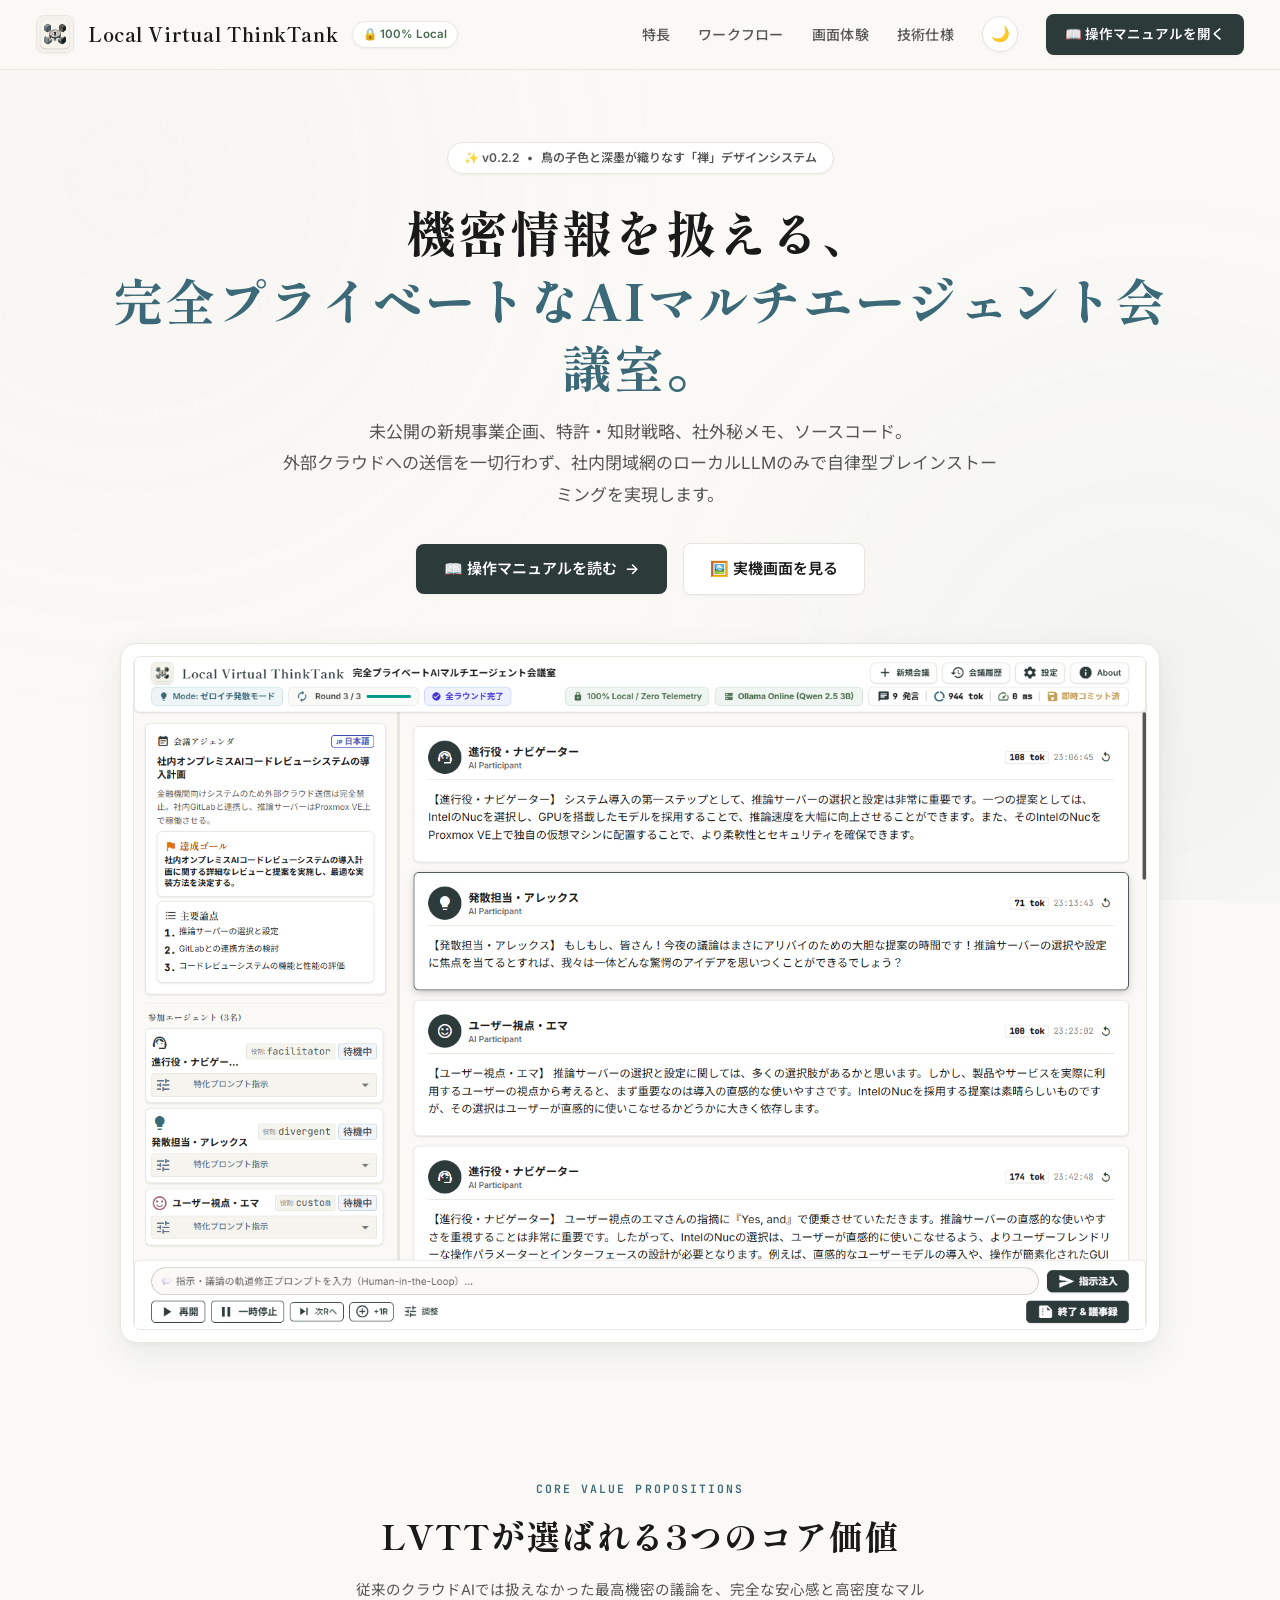
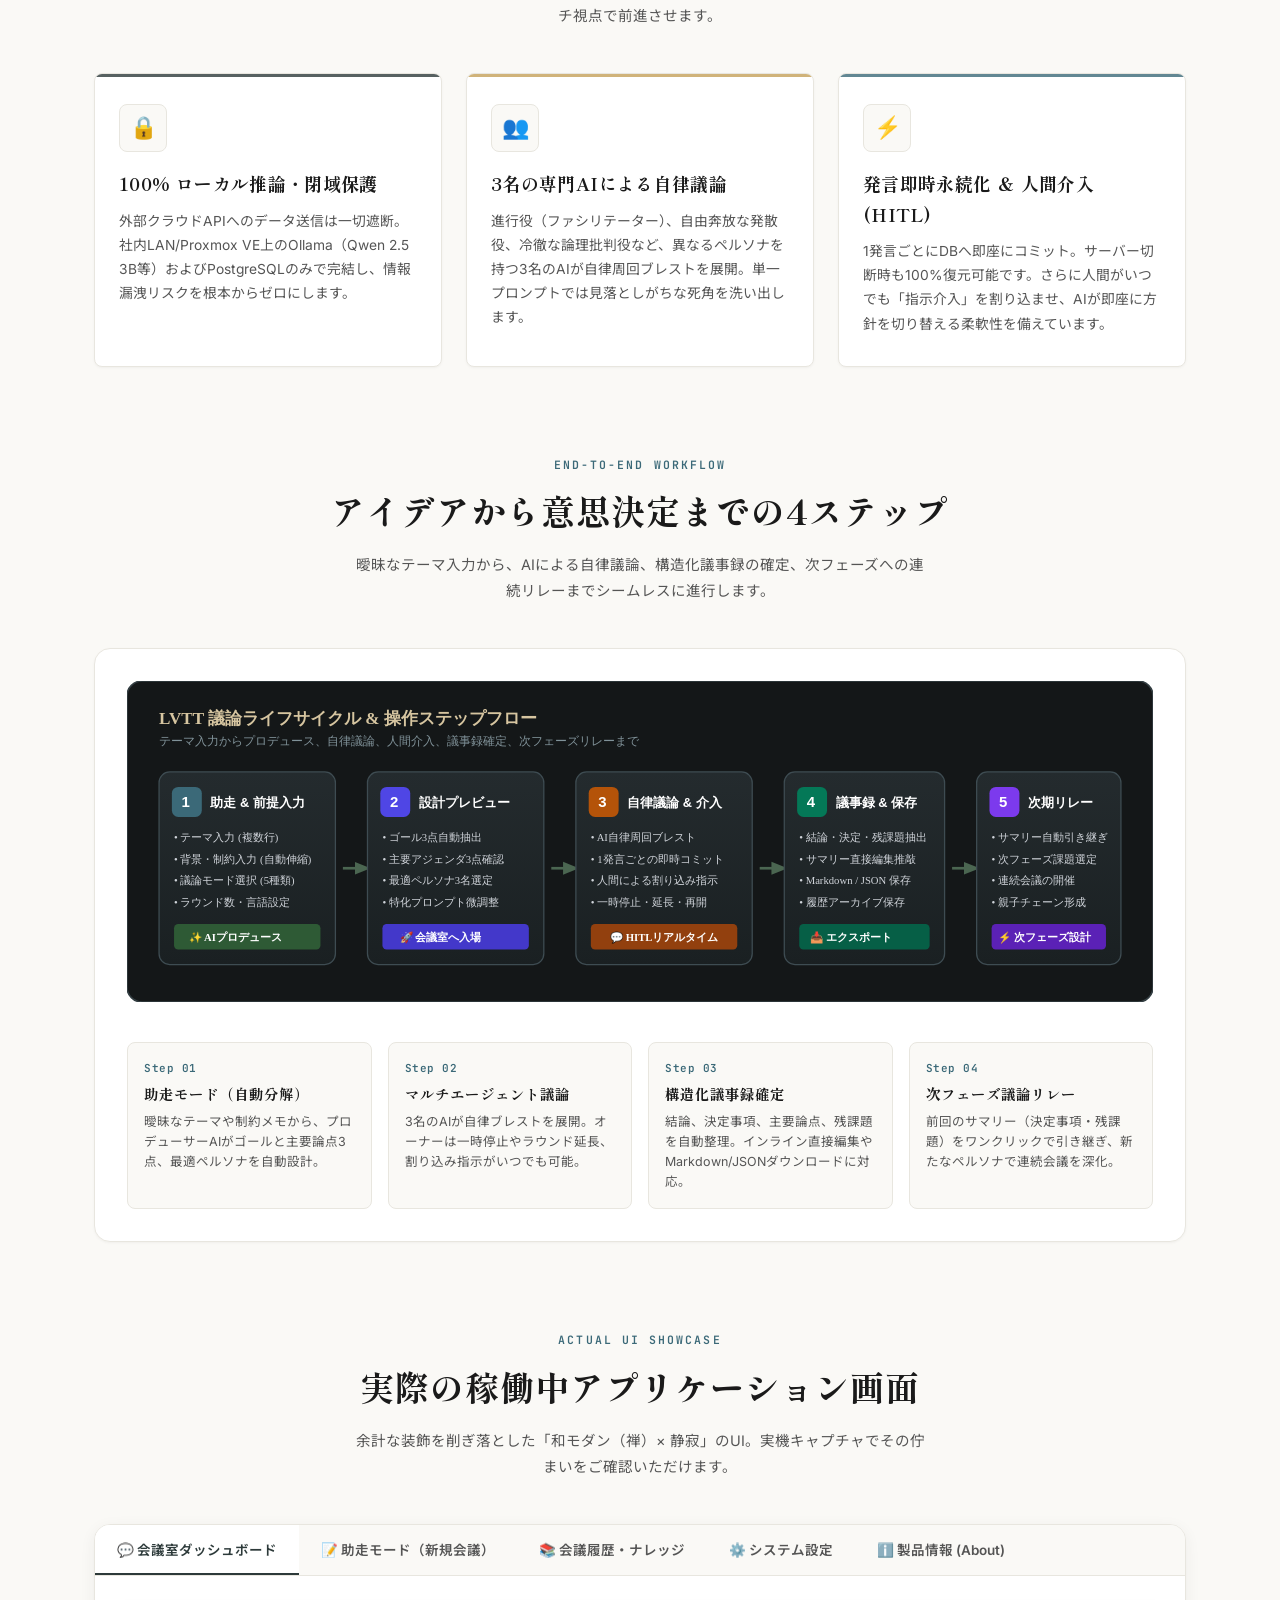
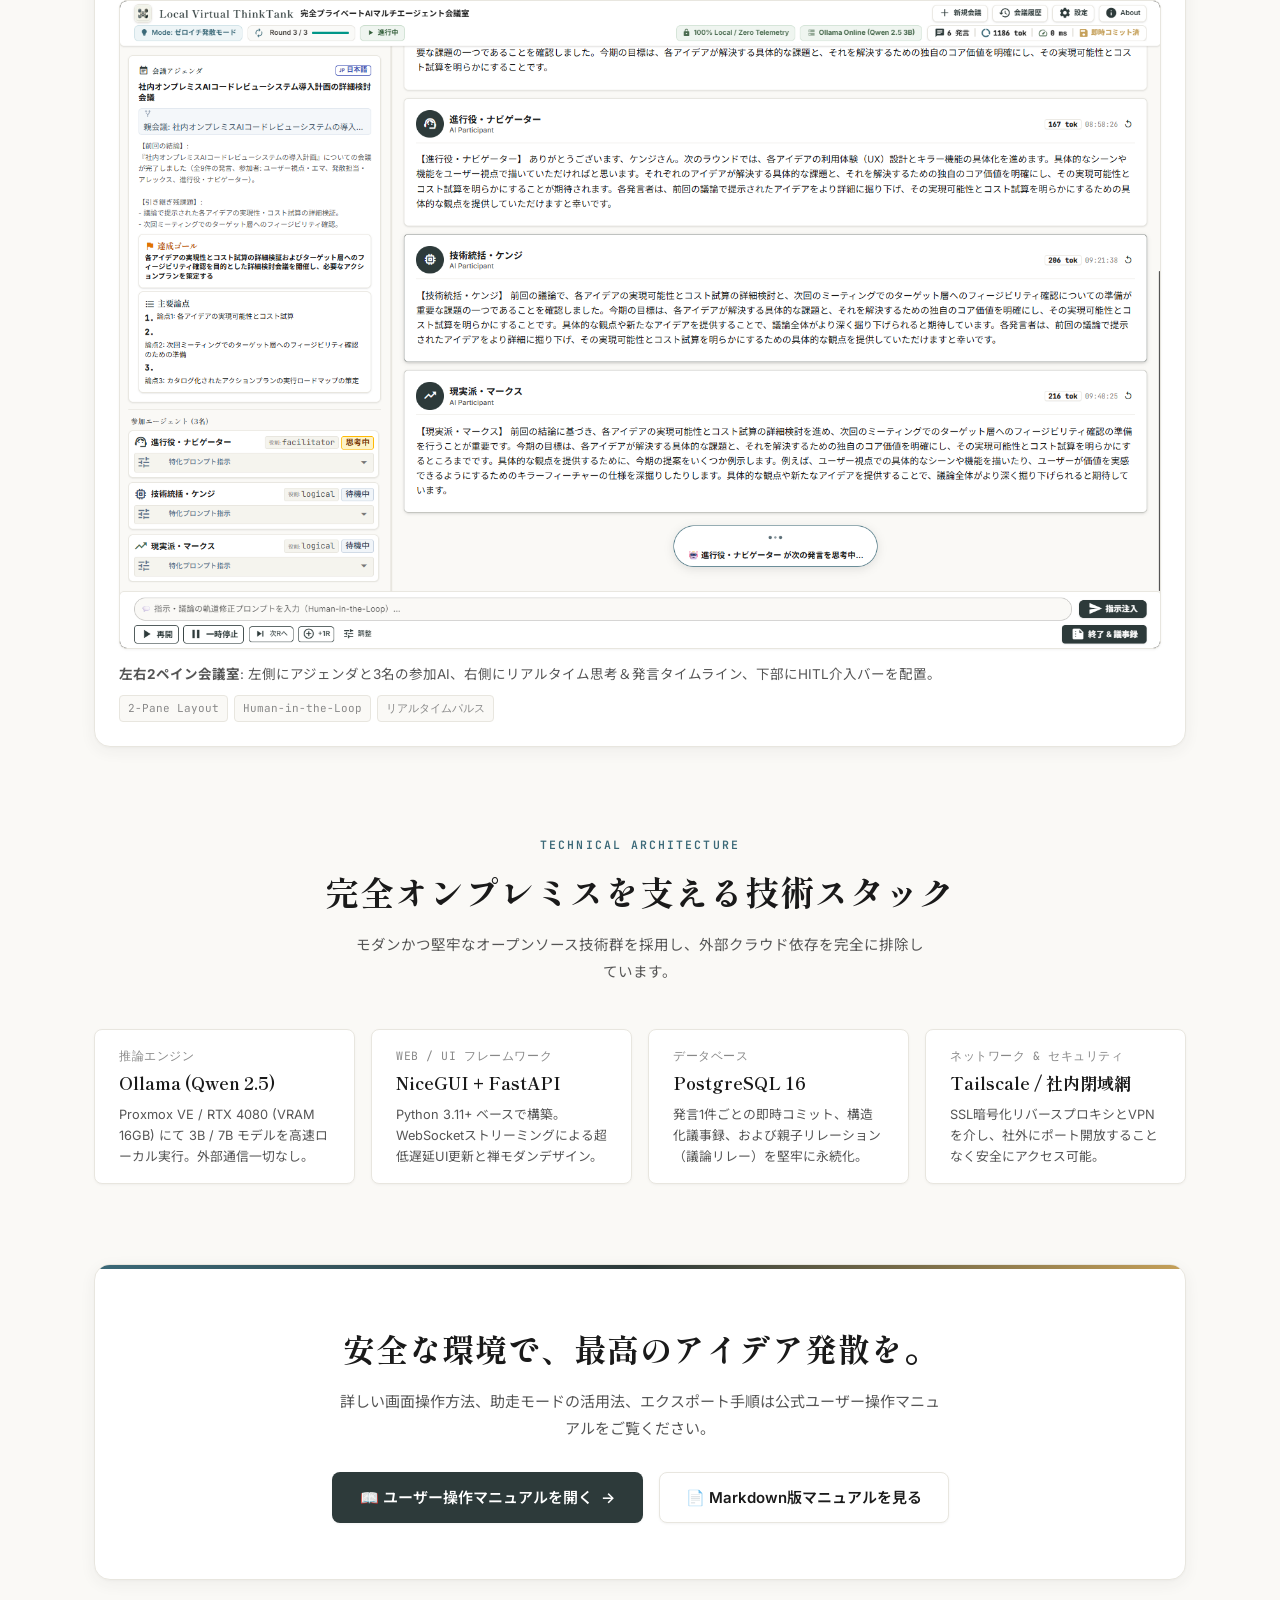
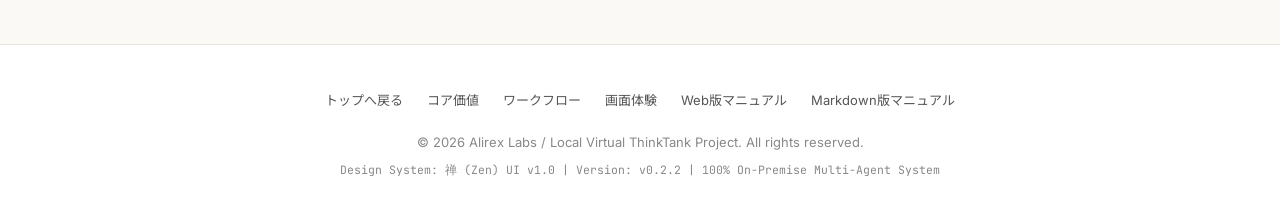
==== index.html @ 76025c8e "初期コミット: GitHub Pages対応およびマニュアル・アセットの追加" ====
<!DOCTYPE html>
<html lang="ja" data-theme="light">
<head>
  <meta charset="UTF-8">
  <meta name="viewport" content="width=device-width, initial-scale=1.0">
  <title>Local Virtual ThinkTank (LVTT) | 完全プライベートAIマルチエージェント会議室</title>
  <meta name="description" content="機密情報を扱える、完全プライベートなAIマルチエージェント会議室。外部クラウド送信ゼロ・Ollamaローカル推論による安全なアイデア発散と意思決定支援システム。">
  
  <!-- Google Fonts: 禅デザインシステム準拠（Shippori Mincho / Noto Serif JP / Inter / JetBrains Mono） -->
  <link rel="preconnect" href="https://fonts.googleapis.com">
  <link rel="preconnect" href="https://fonts.gstatic.com" crossorigin>
  <link href="https://fonts.googleapis.com/css2?family=Inter:wght@400;500;600;700&family=JetBrains+Mono:wght@400;500;600&family=Noto+Sans+JP:wght@400;500;700&family=Noto+Serif+JP:wght@600;700;900&family=Shippori+Mincho:wght@500;700;800&display=swap" rel="stylesheet">

  <style>
    /* ==========================================================================
       Zen (禅) UI Design System - CSS Tokens (仕様書準拠)
       ========================================================================== */
    :root {
      /* 2.1 コアパレット（禅・ライトモード: 鳥の子色・素色・深墨） */
      --zen-surface: #FAF9F6;          /* 鳥の子色 (ベース背景) */
      --zen-surface-raised: #FFFFFF;   /* 素色 (カード・浮き出し要素) */
      --zen-surface-hover: #F5F4EE;    /* わずかに温かみのあるホバー */
      --zen-primary: #2D3A3A;          /* 深墨 (メインアクション・重要見出し) */
      --zen-primary-hover: #1F2828;
      --zen-secondary: #D2B48C;        /* 枯草色 / 生成り (アクセントタグ・選択) */
      --zen-secondary-light: #F4EBE1;
      --zen-text-primary: #1A1A1A;     /* 漆黒 (本文高コントラスト) */
      --zen-text-secondary: #555555;   /* 薄墨 (説明文・補足) */
      --zen-text-muted: #888888;       /* 灰墨 (注釈・ラベル) */
      --zen-border: #E8E6DF;           /* 灰白 (1px繊細な境界線) */
      --zen-border-focus: #2D3A3A;

      /* 和の伝統色アクセント */
      --zen-gold: #C5A059;             /* 金茶 (プレミアム・達成・人間介入) */
      --zen-vermilion: #B22222;        /* 深緋 (重要注意・エラー) */
      --zen-teal: #3B6978;             /* 青磁 (サブ・推論サーバー・知性) */
      --zen-green: #4A6B4F;            /* 若草 / 翡翠 (成功・100% Local安心バッジ) */

      /* 3.1 フォントスタック */
      --font-serif: "Shippori Mincho", "Noto Serif JP", serif;
      --font-sans: "Inter", "Noto Sans JP", -apple-system, BlinkMacSystemFont, "Segoe UI", sans-serif;
      --font-mono: "JetBrains Mono", monospace;

      /* 4.1 スペーシング (8pt グリッドシステム) */
      --space-2xs: 2px;
      --space-xs: 4px;
      --space-sm: 8px;
      --space-md: 16px;
      --space-lg: 24px;
      --space-xl: 32px;
      --space-2xl: 48px;
      --space-3xl: 64px;

      /* 5.1 角丸 (Border Radius) */
      --radius-sm: 4px;
      --radius-md: 8px;
      --radius-lg: 16px;
      --radius-full: 9999px;

      /* 5.2 エレベーション（境界線 ＋ 微細シャドウ） */
      --shadow-sm: 0 1px 3px rgba(45, 58, 58, 0.04), 0 1px 2px rgba(45, 58, 58, 0.02);
      --shadow-md: 0 4px 16px rgba(45, 58, 58, 0.06), 0 1px 3px rgba(45, 58, 58, 0.03);
      --shadow-lg: 0 12px 32px rgba(45, 58, 58, 0.08), 0 2px 6px rgba(45, 58, 58, 0.04);

      /* 7. モーション (所作 - Shosa) */
      --transition-fast: 150ms cubic-bezier(0.4, 0.0, 0.2, 1);
      --transition-normal: 250ms cubic-bezier(0.2, 0.8, 0.2, 1);
      --transition-slow: 400ms cubic-bezier(0.16, 1, 0.3, 1);
    }

    /* 漆 (Urushi) ダークモード設定 (仕様書 2.2 準拠) */
    [data-theme="dark"] {
      --zen-surface: #141414;          /* 深みのある漆黒 */
      --zen-surface-raised: #1F1D1D;   /* ほのかに赤みを帯びた黒漆 */
      --zen-surface-hover: #2A2626;
      --zen-primary: #C33C23;          /* 本朱 / 朱塗り (主アクセント) */
      --zen-primary-hover: #D9482D;
      --zen-secondary: #D4AF37;        /* 金箔色 */
      --zen-secondary-light: #2D2617;
      --zen-text-primary: #F0F0F0;     /* 和紙白 */
      --zen-text-secondary: #A09A98;   /* 灰墨 */
      --zen-text-muted: #736D6B;
      --zen-border: #3D3230;           /* 漆境界線 */
      --zen-border-focus: #C33C23;
      --zen-gold: #D4AF37;
      --zen-vermilion: #C33C23;
      --zen-teal: #4D8B9E;
      --zen-green: #3D9B6E;
      --shadow-sm: 0 1px 3px rgba(0, 0, 0, 0.3);
      --shadow-md: 0 4px 16px rgba(0, 0, 0, 0.4);
      --shadow-lg: 0 16px 40px rgba(0, 0, 0, 0.6);
    }

    * {
      box-sizing: border-box;
      margin: 0;
      padding: 0;
    }

    html {
      scroll-behavior: smooth;
    }

    body {
      background-color: var(--zen-surface);
      color: var(--zen-text-primary);
      font-family: var(--font-sans);
      line-height: 1.7;
      -webkit-font-smoothing: antialiased;
      transition: background-color var(--transition-normal), color var(--transition-normal);
      overflow-x: hidden;
    }

    /* 禅の微細な和紙テクスチャ表現（控えめなグラデーション） */
    .zen-texture-bg {
      position: fixed;
      inset: 0;
      pointer-events: none;
      z-index: 0;
      background: 
        radial-gradient(circle at 10% 20%, rgba(200, 190, 175, 0.05) 0%, transparent 40%),
        radial-gradient(circle at 90% 80%, rgba(59, 105, 120, 0.04) 0%, transparent 40%);
    }

    /* ==========================================================================
       ナビゲーションバー（一期一会の佇まい）
       ========================================================================== */
    nav.zen-navbar {
      position: sticky;
      top: 0;
      z-index: 100;
      background-color: rgba(250, 249, 246, 0.92);
      border-bottom: 1px solid var(--zen-border);
      padding: 14px 36px;
      display: flex;
      align-items: center;
      justify-content: space-between;
      backdrop-filter: blur(12px);
      -webkit-backdrop-filter: blur(12px);
      transition: all var(--transition-normal);
    }

    [data-theme="dark"] nav.zen-navbar {
      background-color: rgba(20, 20, 20, 0.92);
    }

    .nav-brand-group {
      display: flex;
      align-items: center;
      gap: 14px;
      text-decoration: none;
      color: inherit;
    }

    .nav-logo-box {
      width: 38px;
      height: 38px;
      border-radius: var(--radius-md);
      overflow: hidden;
      border: 1px solid var(--zen-border);
      box-shadow: var(--shadow-sm);
    }

    .nav-logo-box img {
      width: 100%;
      height: 100%;
      object-fit: cover;
    }

    .nav-brand-title {
      font-family: var(--font-serif);
      font-size: 19px;
      font-weight: 700;
      color: var(--zen-text-primary);
      letter-spacing: 0.03em;
    }

    .nav-badge-local {
      display: inline-flex;
      align-items: center;
      gap: 5px;
      background: var(--zen-surface-raised);
      border: 1px solid var(--zen-border);
      color: var(--zen-green);
      font-size: 11.5px;
      font-weight: 600;
      padding: 3px 10px;
      border-radius: var(--radius-full);
      box-shadow: var(--shadow-sm);
    }

    .nav-links-wrap {
      display: flex;
      align-items: center;
      gap: 28px;
    }

    .nav-link {
      color: var(--zen-text-secondary);
      text-decoration: none;
      font-size: 14px;
      font-weight: 500;
      transition: color var(--transition-fast);
      letter-spacing: 0.02em;
    }

    .nav-link:hover {
      color: var(--zen-primary);
    }

    [data-theme="dark"] .nav-link:hover {
      color: var(--zen-gold);
    }

    /* テーマ切り替えボタン (所作) */
    .theme-toggle-btn {
      background: var(--zen-surface-raised);
      border: 1px solid var(--zen-border);
      border-radius: var(--radius-full);
      width: 36px;
      height: 36px;
      display: flex;
      align-items: center;
      justify-content: center;
      cursor: pointer;
      color: var(--zen-text-primary);
      font-size: 15px;
      transition: var(--transition-fast);
      box-shadow: var(--shadow-sm);
    }

    .theme-toggle-btn:hover {
      background-color: var(--zen-surface-hover);
      border-color: var(--zen-border-focus);
      transform: translateY(-1px);
    }

    /* 禅ボタン仕様 (仕様書 6.1 準拠) */
    .zen-btn-manual {
      background-color: var(--zen-primary);
      color: #FFFFFF !important;
      border: 1px solid transparent;
      padding: 8px 18px;
      border-radius: var(--radius-md);
      font-size: 13.5px;
      font-weight: 600;
      text-decoration: none;
      transition: var(--transition-normal);
      display: inline-flex;
      align-items: center;
      gap: 6px;
      box-shadow: var(--shadow-sm);
    }

    .zen-btn-manual:hover {
      background-color: var(--zen-primary-hover);
      transform: translateY(-1px);
      box-shadow: var(--shadow-md);
    }

    [data-theme="dark"] .zen-btn-manual {
      background-color: var(--zen-primary);
      color: #FFFFFF !important;
    }

    [data-theme="dark"] .zen-btn-manual:hover {
      background-color: #D9482D;
    }

    /* ==========================================================================
       メインレイアウト & 間 (Ma) の美学
       ========================================================================== */
    main.zen-container {
      position: relative;
      z-index: 1;
      max-width: 1140px;
      margin: 0 auto;
      padding: 0 var(--space-lg) var(--space-3xl);
    }

    /* ==========================================================================
       ヒーローセクション
       ========================================================================== */
    .zen-hero {
      text-align: center;
      padding: 72px 0 48px;
    }

    .zen-hero-tag {
      display: inline-flex;
      align-items: center;
      gap: 8px;
      background: var(--zen-surface-raised);
      border: 1px solid var(--zen-border);
      padding: 5px 16px;
      border-radius: var(--radius-full);
      font-size: 12px;
      font-weight: 600;
      color: var(--zen-text-secondary);
      margin-bottom: var(--space-lg);
      box-shadow: var(--shadow-sm);
    }

    .zen-hero-title {
      font-family: var(--font-serif);
      font-size: clamp(32px, 4.8vw, 50px);
      font-weight: 800;
      line-height: 1.35;
      letter-spacing: 0.04em;
      margin-bottom: var(--space-md);
      color: var(--zen-text-primary);
    }

    .zen-hero-title span.accent-ink {
      color: var(--zen-teal);
    }

    [data-theme="dark"] .zen-hero-title span.accent-ink {
      color: var(--zen-primary);
    }

    .zen-hero-lead {
      font-size: clamp(15px, 1.8vw, 17px);
      color: var(--zen-text-secondary);
      max-width: 720px;
      margin: 0 auto var(--space-xl);
      line-height: 1.85;
      font-weight: 400;
    }

    .zen-hero-actions {
      display: flex;
      justify-content: center;
      align-items: center;
      gap: var(--space-md);
      margin-bottom: var(--space-2xl);
      flex-wrap: wrap;
    }

    .zen-btn-primary {
      background-color: var(--zen-primary);
      color: #FFFFFF;
      padding: 12px 28px;
      border-radius: var(--radius-md);
      font-size: 15px;
      font-weight: 600;
      text-decoration: none;
      display: inline-flex;
      align-items: center;
      gap: 8px;
      transition: var(--transition-normal);
      border: none;
      cursor: pointer;
      box-shadow: var(--shadow-sm);
    }

    .zen-btn-primary:hover {
      background-color: var(--zen-primary-hover);
      transform: translateY(-2px);
      box-shadow: var(--shadow-md);
    }

    .zen-btn-secondary {
      background-color: var(--zen-surface-raised);
      color: var(--zen-text-primary);
      padding: 12px 26px;
      border-radius: var(--radius-md);
      font-size: 15px;
      font-weight: 600;
      text-decoration: none;
      display: inline-flex;
      align-items: center;
      gap: 8px;
      transition: var(--transition-normal);
      border: 1px solid var(--zen-border);
      box-shadow: var(--shadow-sm);
    }

    .zen-btn-secondary:hover {
      background-color: var(--zen-surface-hover);
      border-color: var(--zen-text-muted);
      transform: translateY(-2px);
    }

    /* ヒーロー実機プレビュー（余白と額縁） */
    .zen-preview-frame {
      background-color: var(--zen-surface-raised);
      border: 1px solid var(--zen-border);
      border-radius: var(--radius-lg);
      padding: 12px;
      box-shadow: var(--shadow-lg);
      max-width: 1040px;
      margin: 0 auto;
      transition: transform var(--transition-normal), box-shadow var(--transition-normal);
    }

    .zen-preview-frame:hover {
      box-shadow: 0 16px 44px rgba(45, 58, 58, 0.12);
    }

    .zen-preview-inner {
      border-radius: var(--radius-md);
      overflow: hidden;
      border: 1px solid var(--zen-border);
      background-color: #000;
    }

    .zen-preview-inner img {
      width: 100%;
      height: auto;
      display: block;
    }

    /* ==========================================================================
       セクション見出し（引き算の美学）
       ========================================================================== */
    .zen-section-header {
      text-align: center;
      margin: 88px 0 44px;
    }

    .zen-section-eyebrow {
      font-family: var(--font-mono);
      font-size: 11.5px;
      font-weight: 600;
      color: var(--zen-teal);
      letter-spacing: 0.18em;
      text-transform: uppercase;
      margin-bottom: 8px;
      display: block;
    }

    [data-theme="dark"] .zen-section-eyebrow {
      color: var(--zen-gold);
    }

    .zen-section-title {
      font-family: var(--font-serif);
      font-size: clamp(24px, 3vw, 34px);
      font-weight: 800;
      color: var(--zen-text-primary);
      margin-bottom: 12px;
      letter-spacing: 0.03em;
    }

    .zen-section-desc {
      font-size: 14.5px;
      color: var(--zen-text-secondary);
      max-width: 580px;
      margin: 0 auto;
      line-height: 1.8;
    }

    /* ==========================================================================
       コアバリュー（3大特徴）カード仕様 (仕様書 6.3 準拠)
       ========================================================================== */
    .zen-grid-3 {
      display: grid;
      grid-template-columns: repeat(auto-fit, minmax(310px, 1fr));
      gap: var(--space-lg);
    }

    .zen-feature-card {
      background-color: var(--zen-surface-raised);
      border: 1px solid var(--zen-border);
      border-radius: var(--radius-md);
      padding: 30px 24px;
      box-shadow: var(--shadow-sm);
      transition: var(--transition-normal);
      position: relative;
      overflow: hidden;
    }

    /* 和の色彩アクセントバー (2px細線: 仕様書 6.3) */
    .zen-feature-card::before {
      content: "";
      position: absolute;
      top: 0;
      left: 0;
      right: 0;
      height: 3px;
      background-color: var(--zen-primary);
      opacity: 0.8;
    }

    .zen-feature-card.teal::before { background-color: var(--zen-teal); }
    .zen-feature-card.gold::before { background-color: var(--zen-gold); }

    .zen-feature-card:hover {
      box-shadow: var(--shadow-md);
      transform: translateY(-3px);
      border-color: var(--zen-border-focus);
    }

    .zen-card-icon {
      width: 48px;
      height: 48px;
      border-radius: var(--radius-md);
      display: flex;
      align-items: center;
      justify-content: center;
      font-size: 22px;
      margin-bottom: var(--space-md);
      background-color: var(--zen-surface);
      border: 1px solid var(--zen-border);
    }

    .zen-card-title {
      font-family: var(--font-serif);
      font-size: 18px;
      font-weight: 700;
      color: var(--zen-text-primary);
      margin-bottom: 10px;
      letter-spacing: 0.02em;
    }

    .zen-card-body {
      font-size: 13.8px;
      color: var(--zen-text-secondary);
      line-height: 1.75;
    }

    /* ==========================================================================
       ワークフローセクション
       ========================================================================== */
    .zen-workflow-panel {
      background-color: var(--zen-surface-raised);
      border: 1px solid var(--zen-border);
      border-radius: var(--radius-lg);
      padding: var(--space-xl);
      box-shadow: var(--shadow-sm);
    }

    .zen-workflow-img-box {
      text-align: center;
      margin-bottom: var(--space-xl);
    }

    .zen-workflow-img-box img {
      max-width: 100%;
      height: auto;
      border-radius: var(--radius-md);
    }

    .zen-steps-row {
      display: grid;
      grid-template-columns: repeat(4, 1fr);
      gap: var(--space-md);
    }

    .zen-step-item {
      background-color: var(--zen-surface);
      border: 1px solid var(--zen-border);
      border-radius: var(--radius-md);
      padding: var(--space-md);
      transition: var(--transition-normal);
    }

    .zen-step-item:hover {
      background-color: var(--zen-surface-hover);
      border-color: var(--zen-text-muted);
    }

    .zen-step-label {
      font-family: var(--font-mono);
      font-size: 11px;
      font-weight: 600;
      color: var(--zen-teal);
      letter-spacing: 0.05em;
      margin-bottom: 4px;
    }

    [data-theme="dark"] .zen-step-label {
      color: var(--zen-gold);
    }

    .zen-step-name {
      font-family: var(--font-serif);
      font-size: 14.5px;
      font-weight: 700;
      color: var(--zen-text-primary);
      margin-bottom: 6px;
    }

    .zen-step-desc {
      font-size: 12.5px;
      color: var(--zen-text-secondary);
      line-height: 1.6;
    }

    /* ==========================================================================
       実機インタラクティブショーケース（漆器を鑑賞するような体験）
       ========================================================================== */
    .zen-showcase-panel {
      background-color: var(--zen-surface-raised);
      border: 1px solid var(--zen-border);
      border-radius: var(--radius-lg);
      overflow: hidden;
      box-shadow: var(--shadow-md);
    }

    .zen-tab-nav {
      display: flex;
      border-bottom: 1px solid var(--zen-border);
      background-color: var(--zen-surface);
      overflow-x: auto;
    }

    .zen-tab-btn {
      padding: 14px 22px;
      font-size: 13.5px;
      font-weight: 600;
      color: var(--zen-text-secondary);
      cursor: pointer;
      border: none;
      background: none;
      transition: var(--transition-fast);
      white-space: nowrap;
      display: flex;
      align-items: center;
      gap: 8px;
      border-bottom: 2px solid transparent;
      font-family: var(--font-sans);
    }

    .zen-tab-btn:hover {
      color: var(--zen-text-primary);
      background-color: var(--zen-surface-hover);
    }

    .zen-tab-btn.active {
      color: var(--zen-primary);
      border-bottom-color: var(--zen-primary);
      background-color: var(--zen-surface-raised);
    }

    [data-theme="dark"] .zen-tab-btn.active {
      color: var(--zen-primary);
      border-bottom-color: var(--zen-primary);
    }

    .zen-showcase-body {
      padding: var(--space-lg);
    }

    .zen-view-pane {
      display: none;
    }

    .zen-view-pane.active {
      display: block;
      animation: zenFadeIn 0.3s cubic-bezier(0.2, 0.8, 0.2, 1);
    }

    @keyframes zenFadeIn {
      from { opacity: 0; transform: translateY(4px); }
      to { opacity: 1; transform: translateY(0); }
    }

    .zen-img-frame {
      border-radius: var(--radius-md);
      overflow: hidden;
      border: 1px solid var(--zen-border);
      box-shadow: var(--shadow-sm);
      background-color: #000;
    }

    .zen-img-frame img {
      width: 100%;
      height: auto;
      display: block;
    }

    .zen-showcase-meta {
      margin-top: 14px;
      display: flex;
      justify-content: space-between;
      align-items: center;
      font-size: 13.5px;
      color: var(--zen-text-secondary);
      flex-wrap: wrap;
      gap: 10px;
    }

    .zen-tags-group {
      display: flex;
      gap: 6px;
    }

    .zen-tag {
      font-family: var(--font-mono);
      font-size: 11px;
      padding: 3px 8px;
      border-radius: var(--radius-sm);
      background-color: var(--zen-surface);
      border: 1px solid var(--zen-border);
      color: var(--zen-text-muted);
    }

    /* ==========================================================================
       スペック・技術仕様グリッド
       ========================================================================== */
    .zen-specs-grid {
      display: grid;
      grid-template-columns: repeat(auto-fit, minmax(250px, 1fr));
      gap: var(--space-md);
    }

    .zen-spec-card {
      background-color: var(--zen-surface-raised);
      border: 1px solid var(--zen-border);
      border-radius: var(--radius-md);
      padding: var(--space-md) var(--space-lg);
      box-shadow: var(--shadow-sm);
    }

    .zen-spec-cat {
      font-family: var(--font-mono);
      font-size: 11.5px;
      color: var(--zen-text-muted);
      text-transform: uppercase;
      letter-spacing: 0.05em;
      margin-bottom: 4px;
    }

    .zen-spec-core {
      font-family: var(--font-serif);
      font-size: 17px;
      font-weight: 700;
      color: var(--zen-text-primary);
      margin-bottom: 6px;
    }

    .zen-spec-detail {
      font-size: 12.8px;
      color: var(--zen-text-secondary);
      line-height: 1.65;
    }

    /* ==========================================================================
       CTA バナー
       ========================================================================== */
    .zen-cta-box {
      margin-top: 80px;
      background-color: var(--zen-surface-raised);
      border: 1px solid var(--zen-border);
      border-radius: var(--radius-lg);
      padding: 56px 36px;
      text-align: center;
      box-shadow: var(--shadow-md);
      position: relative;
      overflow: hidden;
    }

    .zen-cta-box::before {
      content: "";
      position: absolute;
      top: 0;
      left: 0;
      right: 0;
      height: 4px;
      background: linear-gradient(90deg, var(--zen-teal), var(--zen-primary), var(--zen-gold));
    }

    .zen-cta-title {
      font-family: var(--font-serif);
      font-size: clamp(24px, 3.5vw, 32px);
      font-weight: 800;
      color: var(--zen-text-primary);
      margin-bottom: 12px;
      letter-spacing: 0.03em;
    }

    .zen-cta-desc {
      font-size: 15px;
      color: var(--zen-text-secondary);
      max-width: 600px;
      margin: 0 auto 30px;
      line-height: 1.8;
    }

    /* ==========================================================================
       フッター
       ========================================================================== */
    footer.zen-footer {
      border-top: 1px solid var(--zen-border);
      padding: 44px 32px 36px;
      background-color: var(--zen-surface-raised);
      text-align: center;
      font-size: 13px;
      color: var(--zen-text-muted);
    }

    .zen-footer-links {
      display: flex;
      justify-content: center;
      gap: 24px;
      margin-bottom: 20px;
      flex-wrap: wrap;
    }

    .zen-footer-links a {
      color: var(--zen-text-secondary);
      text-decoration: none;
      transition: color var(--transition-fast);
    }

    .zen-footer-links a:hover {
      color: var(--zen-primary);
    }

    /* レスポンシブ最適化 */
    @media (max-width: 860px) {
      nav.zen-navbar { padding: 12px 18px; }
      .nav-links-wrap { gap: 12px; }
      .nav-links-wrap a:not(.zen-btn-manual) { display: none; }
      .zen-steps-row { grid-template-columns: 1fr; }
      .zen-cta-box { padding: 40px 20px; }
    }
  </style>
</head>
<body>

  <div class="zen-texture-bg"></div>

  <!-- ナビゲーションバー -->
  <nav class="zen-navbar">
    <a href="#" class="nav-brand-group">
      <div class="nav-logo-box">
        <img src="./images/logo.png" alt="LVTT Logo">
      </div>
      <span class="nav-brand-title">Local Virtual ThinkTank</span>
      <span class="nav-badge-local">🔒 100% Local</span>
    </a>
    <div class="nav-links-wrap">
      <a href="#features" class="nav-link">特長</a>
      <a href="#workflow" class="nav-link">ワークフロー</a>
      <a href="#showcase" class="nav-link">画面体験</a>
      <a href="#specs" class="nav-link">技術仕様</a>
      <button class="theme-toggle-btn" id="themeToggle" title="漆ダーク/禅ライト切り替え" onclick="toggleZenTheme()">
        🌙
      </button>
      <a href="./manual/html/index.html" class="zen-btn-manual">📖 操作マニュアルを開く</a>
    </div>
  </nav>

  <main class="zen-container">

    <!-- ヒーローセクション -->
    <section class="zen-hero">
      <div class="zen-hero-tag">
        <span>✨ v0.2.2</span>
        <span>•</span>
        <span>鳥の子色と深墨が織りなす「禅」デザインシステム</span>
      </div>

      <h1 class="zen-hero-title">
        機密情報を扱える、<br>
        <span class="accent-ink">完全プライベートなAIマルチエージェント会議室。</span>
      </h1>

      <p class="zen-hero-lead">
        未公開の新規事業企画、特許・知財戦略、社外秘メモ、ソースコード。<br>
        外部クラウドへの送信を一切行わず、社内閉域網のローカルLLMのみで自律型ブレインストーミングを実現します。
      </p>

      <div class="zen-hero-actions">
        <a href="./manual/html/index.html" class="zen-btn-primary">
          <span>📖 操作マニュアルを読む</span>
          <span>→</span>
        </a>
        <a href="#showcase" class="zen-btn-secondary">
          <span>🖼️ 実機画面を見る</span>
        </a>
      </div>

      <!-- ヒーロー実機プレビュー（左右2ペイン画面） -->
      <div class="zen-preview-frame">
        <div class="zen-preview-inner">
          <img src="./images/actual_room.png" alt="LVTT 会議室メイン画面（実機）">
        </div>
      </div>
    </section>

    <!-- コアバリュー（3大特徴） -->
    <section id="features">
      <div class="zen-section-header">
        <span class="zen-section-eyebrow">Core Value Propositions</span>
        <h2 class="zen-section-title">LVTTが選ばれる3つのコア価値</h2>
        <p class="zen-section-desc">従来のクラウドAIでは扱えなかった最高機密の議論を、完全な安心感と高密度なマルチ視点で前進させます。</p>
      </div>

      <div class="zen-grid-3">
        <!-- 特長 1 -->
        <div class="zen-feature-card">
          <div class="zen-card-icon">🔒</div>
          <h3 class="zen-card-title">100% ローカル推論・閉域保護</h3>
          <p class="zen-card-body">
            外部クラウドAPIへのデータ送信は一切遮断。社内LAN/Proxmox VE上のOllama（Qwen 2.5 3B等）およびPostgreSQLのみで完結し、情報漏洩リスクを根本からゼロにします。
          </p>
        </div>

        <!-- 特長 2 -->
        <div class="zen-feature-card gold">
          <div class="zen-card-icon">👥</div>
          <h3 class="zen-card-title">3名の専門AIによる自律議論</h3>
          <p class="zen-card-body">
            進行役（ファシリテーター）、自由奔放な発散役、冷徹な論理批判役など、異なるペルソナを持つ3名のAIが自律周回ブレストを展開。単一プロンプトでは見落としがちな死角を洗い出します。
          </p>
        </div>

        <!-- 特長 3 -->
        <div class="zen-feature-card teal">
          <div class="zen-card-icon">⚡</div>
          <h3 class="zen-card-title">発言即時永続化 ＆ 人間介入 (HITL)</h3>
          <p class="zen-card-body">
            1発言ごとにDBへ即座にコミット。サーバー切断時も100%復元可能です。さらに人間がいつでも「指示介入」を割り込ませ、AIが即座に方針を切り替える柔軟性を備えています。
          </p>
        </div>
      </div>
    </section>

    <!-- ワークフロー -->
    <section id="workflow">
      <div class="zen-section-header">
        <span class="zen-section-eyebrow">End-to-End Workflow</span>
        <h2 class="zen-section-title">アイデアから意思決定までの4ステップ</h2>
        <p class="zen-section-desc">曖昧なテーマ入力から、AIによる自律議論、構造化議事録の確定、次フェーズへの連続リレーまでシームレスに進行します。</p>
      </div>

      <div class="zen-workflow-panel">
        <div class="zen-workflow-img-box">
          <img src="./images/workflow_steps.svg" alt="LVTT ワークフローステップ">
        </div>

        <div class="zen-steps-row">
          <div class="zen-step-item">
            <div class="zen-step-label">Step 01</div>
            <div class="zen-step-name">助走モード（自動分解）</div>
            <div class="zen-step-desc">曖昧なテーマや制約メモから、プロデューサーAIがゴールと主要論点3点、最適ペルソナを自動設計。</div>
          </div>
          <div class="zen-step-item">
            <div class="zen-step-label">Step 02</div>
            <div class="zen-step-name">マルチエージェント議論</div>
            <div class="zen-step-desc">3名のAIが自律ブレストを展開。オーナーは一時停止やラウンド延長、割り込み指示がいつでも可能。</div>
          </div>
          <div class="zen-step-item">
            <div class="zen-step-label">Step 03</div>
            <div class="zen-step-name">構造化議事録確定</div>
            <div class="zen-step-desc">結論、決定事項、主要論点、残課題を自動整理。インライン直接編集やMarkdown/JSONダウンロードに対応。</div>
          </div>
          <div class="zen-step-item">
            <div class="zen-step-label">Step 04</div>
            <div class="zen-step-name">次フェーズ議論リレー</div>
            <div class="zen-step-desc">前回のサマリー（決定事項・残課題）をワンクリックで引き継ぎ、新たなペルソナで連続会議を深化。</div>
          </div>
        </div>
      </div>
    </section>

    <!-- 実機インタラクティブショーケース -->
    <section id="showcase">
      <div class="zen-section-header">
        <span class="zen-section-eyebrow">Actual UI Showcase</span>
        <h2 class="zen-section-title">実際の稼働中アプリケーション画面</h2>
        <p class="zen-section-desc">余計な装飾を削ぎ落とした「和モダン（禅）× 静寂」のUI。実機キャプチャでその佇まいをご確認いただけます。</p>
      </div>

      <div class="zen-showcase-panel">
        <div class="zen-tab-nav">
          <button class="zen-tab-btn active" onclick="switchZenTab(0)">
            <span>💬 会議室ダッシュボード</span>
          </button>
          <button class="zen-tab-btn" onclick="switchZenTab(1)">
            <span>📝 助走モード（新規会議）</span>
          </button>
          <button class="zen-tab-btn" onclick="switchZenTab(2)">
            <span>📚 会議履歴・ナレッジ</span>
          </button>
          <button class="zen-tab-btn" onclick="switchZenTab(3)">
            <span>⚙️ システム設定</span>
          </button>
          <button class="zen-tab-btn" onclick="switchZenTab(4)">
            <span>ℹ️ 製品情報 (About)</span>
          </button>
        </div>

        <div class="zen-showcase-body">
          <!-- ビュー 0: 会議室 -->
          <div class="zen-view-pane active">
            <div class="zen-img-frame">
              <img src="./images/actual_room_exe.png" alt="実際の会議室画面">
            </div>
            <div class="zen-showcase-meta">
              <div><strong>左右2ペイン会議室</strong>: 左側にアジェンダと3名の参加AI、右側にリアルタイム思考＆発言タイムライン、下部にHITL介入バーを配置。</div>
              <div class="zen-tags-group">
                <span class="zen-tag">2-Pane Layout</span>
                <span class="zen-tag">Human-in-the-Loop</span>
                <span class="zen-tag">リアルタイムパルス</span>
              </div>
            </div>
          </div>

          <!-- ビュー 1: 助走モード -->
          <div class="zen-view-pane">
            <div class="zen-img-frame">
              <img src="./images/actual_setup.png" alt="助走モード画面">
            </div>
            <div class="zen-showcase-meta">
              <div><strong>助走モード & プロデュース</strong>: 文字量に応じて自動で高さが伸びるAuto-Grow入力欄と、ワンクリックでの会議自動設計。</div>
              <div class="zen-tags-group">
                <span class="zen-tag">Auto-Grow Textarea</span>
                <span class="zen-tag">Producer AI</span>
                <span class="zen-tag">5つの議論モード</span>
              </div>
            </div>
          </div>

          <!-- ビュー 2: 会議履歴 -->
          <div class="zen-view-pane">
            <div class="zen-img-frame">
              <img src="./images/actual_history.png" alt="会議履歴画面">
            </div>
            <div class="zen-showcase-meta">
              <div><strong>会議履歴アーカイブ</strong>: 過去の議論カード一覧。高速キーワード検索、ワンクリック会議室再開、完全カスケード削除に対応。</div>
              <div class="zen-tags-group">
                <span class="zen-tag">Instant Search</span>
                <span class="zen-tag">Session Resume</span>
                <span class="zen-tag">PostgreSQL永続化</span>
              </div>
            </div>
          </div>

          <!-- ビュー 3: システム設定 -->
          <div class="zen-view-pane">
            <div class="zen-img-frame">
              <img src="./images/actual_settings.png" alt="システム設定画面">
            </div>
            <div class="zen-showcase-meta">
              <div><strong>システム設定 ＆ インフラ管理</strong>: 禅ライト/漆ダークテーマ切り替え、Ollama推論サーバーの接続ステータスおよびモデル診断。</div>
              <div class="zen-tags-group">
                <span class="zen-tag">Theme Toggle</span>
                <span class="zen-tag">Ollama Diagnostics</span>
                <span class="zen-tag">Zero Cloud</span>
              </div>
            </div>
          </div>

          <!-- ビュー 4: About -->
          <div class="zen-view-pane">
            <div class="zen-img-frame">
              <img src="./images/actual_about.png" alt="製品情報画面">
            </div>
            <div class="zen-showcase-meta">
              <div><strong>製品情報 & バージョン</strong>: 現在のシステムバージョン（v0.2.2）およびGitコミットハッシュの動的表示に対応。</div>
              <div class="zen-tags-group">
                <span class="zen-tag">Version v0.2.2</span>
                <span class="zen-tag">Git Hash Linked</span>
              </div>
            </div>
          </div>
        </div>
      </div>
    </section>

    <!-- 技術仕様・スペック -->
    <section id="specs">
      <div class="zen-section-header">
        <span class="zen-section-eyebrow">Technical Architecture</span>
        <h2 class="zen-section-title">完全オンプレミスを支える技術スタック</h2>
        <p class="zen-section-desc">モダンかつ堅牢なオープンソース技術群を採用し、外部クラウド依存を完全に排除しています。</p>
      </div>

      <div class="zen-specs-grid">
        <div class="zen-spec-card">
          <div class="zen-spec-cat">推論エンジン</div>
          <div class="zen-spec-core">Ollama (Qwen 2.5)</div>
          <div class="zen-spec-detail">Proxmox VE / RTX 4080 (VRAM 16GB) にて 3B / 7B モデルを高速ローカル実行。外部通信一切なし。</div>
        </div>

        <div class="zen-spec-card">
          <div class="zen-spec-cat">Web / UI フレームワーク</div>
          <div class="zen-spec-core">NiceGUI + FastAPI</div>
          <div class="zen-spec-detail">Python 3.11+ ベースで構築。WebSocketストリーミングによる超低遅延UI更新と禅モダンデザイン。</div>
        </div>

        <div class="zen-spec-card">
          <div class="zen-spec-cat">データベース</div>
          <div class="zen-spec-core">PostgreSQL 16</div>
          <div class="zen-spec-detail">発言1件ごとの即時コミット、構造化議事録、および親子リレーション（議論リレー）を堅牢に永続化。</div>
        </div>

        <div class="zen-spec-card">
          <div class="zen-spec-cat">ネットワーク & セキュリティ</div>
          <div class="zen-spec-core">Tailscale / 社内閉域網</div>
          <div class="zen-spec-detail">SSL暗号化リバースプロキシとVPNを介し、社外にポート開放することなく安全にアクセス可能。</div>
        </div>
      </div>
    </section>

    <!-- CTA バナー -->
    <div class="zen-cta-box">
      <h2 class="zen-cta-title">安全な環境で、最高のアイデア発散を。</h2>
      <p class="zen-cta-desc">詳しい画面操作方法、助走モードの活用法、エクスポート手順は公式ユーザー操作マニュアルをご覧ください。</p>
      <div style="display: flex; justify-content: center; gap: 16px; flex-wrap: wrap;">
        <a href="./manual/html/index.html" class="zen-btn-primary">
          <span>📖 ユーザー操作マニュアルを開く</span>
          <span>→</span>
        </a>
        <a href="./manual/markdown/ユーザー操作マニュアル.md" class="zen-btn-secondary">
          <span>📄 Markdown版マニュアルを見る</span>
        </a>
      </div>
    </div>

  </main>

  <!-- フッター -->
  <footer class="zen-footer">
    <div class="zen-footer-links">
      <a href="#">トップへ戻る</a>
      <a href="#features">コア価値</a>
      <a href="#workflow">ワークフロー</a>
      <a href="#showcase">画面体験</a>
      <a href="./manual/html/index.html">Web版マニュアル</a>
      <a href="./manual/markdown/ユーザー操作マニュアル.md">Markdown版マニュアル</a>
    </div>
    <p>© 2026 Alirex Labs / Local Virtual ThinkTank Project. All rights reserved.</p>
    <p style="margin-top: 6px; font-family: var(--font-mono); font-size: 11.5px; color: var(--zen-text-muted);">
      Design System: 禅 (Zen) UI v1.0 | Version: v0.2.2 | 100% On-Premise Multi-Agent System
    </p>
  </footer>

  <script>
    // タブ切り替え
    function switchZenTab(index) {
      const tabs = document.querySelectorAll('.zen-tab-btn');
      const views = document.querySelectorAll('.zen-view-pane');

      tabs.forEach((tab, i) => {
        if (i === index) {
          tab.classList.add('active');
        } else {
          tab.classList.remove('active');
        }
      });

      views.forEach((view, i) => {
        if (i === index) {
          view.classList.add('active');
        } else {
          view.classList.remove('active');
        }
      });
    }

    // 禅ライト ⇄ 漆ダーク 切り替え機能
    function toggleZenTheme() {
      const htmlEl = document.documentElement;
      const currentTheme = htmlEl.getAttribute('data-theme') || 'light';
      const newTheme = currentTheme === 'light' ? 'dark' : 'light';
      htmlEl.setAttribute('data-theme', newTheme);
      
      const toggleBtn = document.getElementById('themeToggle');
      if (toggleBtn) {
        toggleBtn.textContent = newTheme === 'dark' ? '☀️' : '🌙';
      }
      localStorage.setItem('lvtt-zen-theme', newTheme);
    }

    // 初期テーマ復元
    (function initTheme() {
      const saved = localStorage.getItem('lvtt-zen-theme');
      if (saved) {
        document.documentElement.setAttribute('data-theme', saved);
        const toggleBtn = document.getElementById('themeToggle');
        if (toggleBtn) {
          toggleBtn.textContent = saved === 'dark' ? '☀️' : '🌙';
        }
      }
    })();
  </script>
</body>
</html>
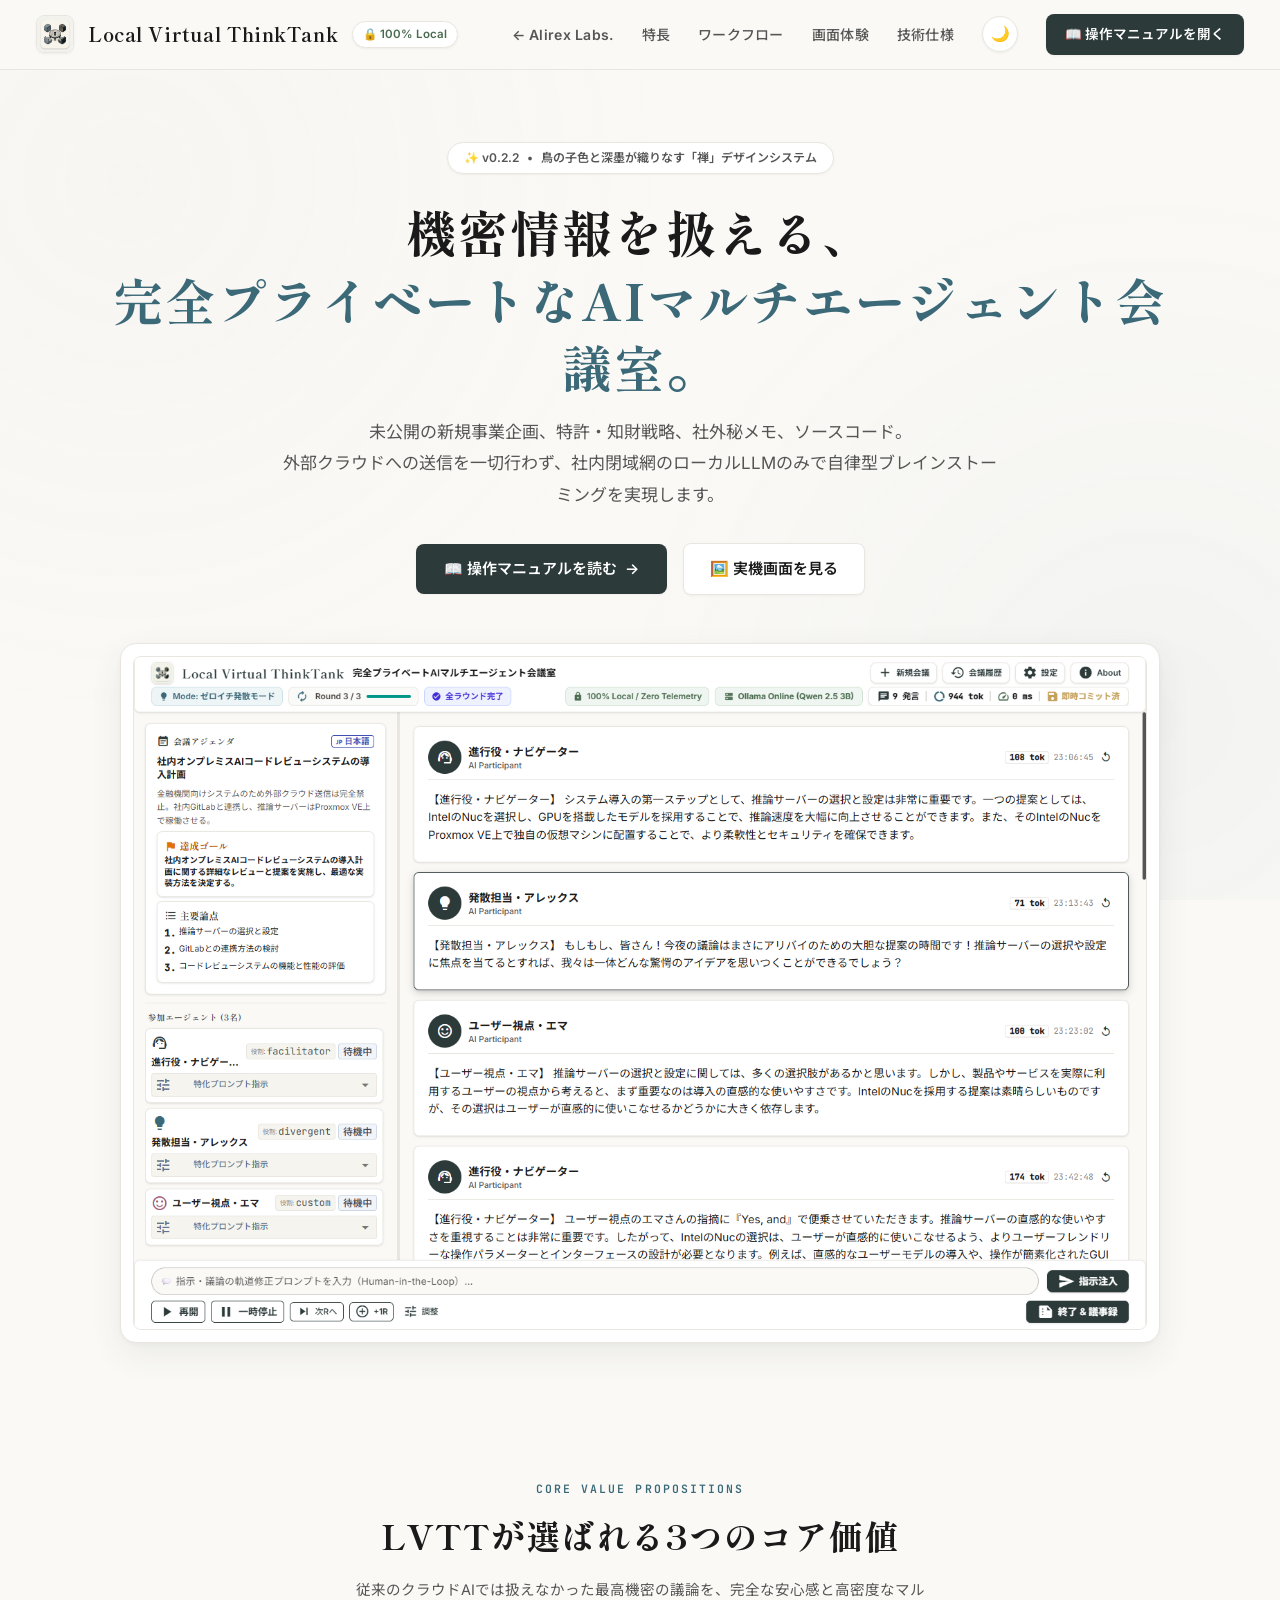
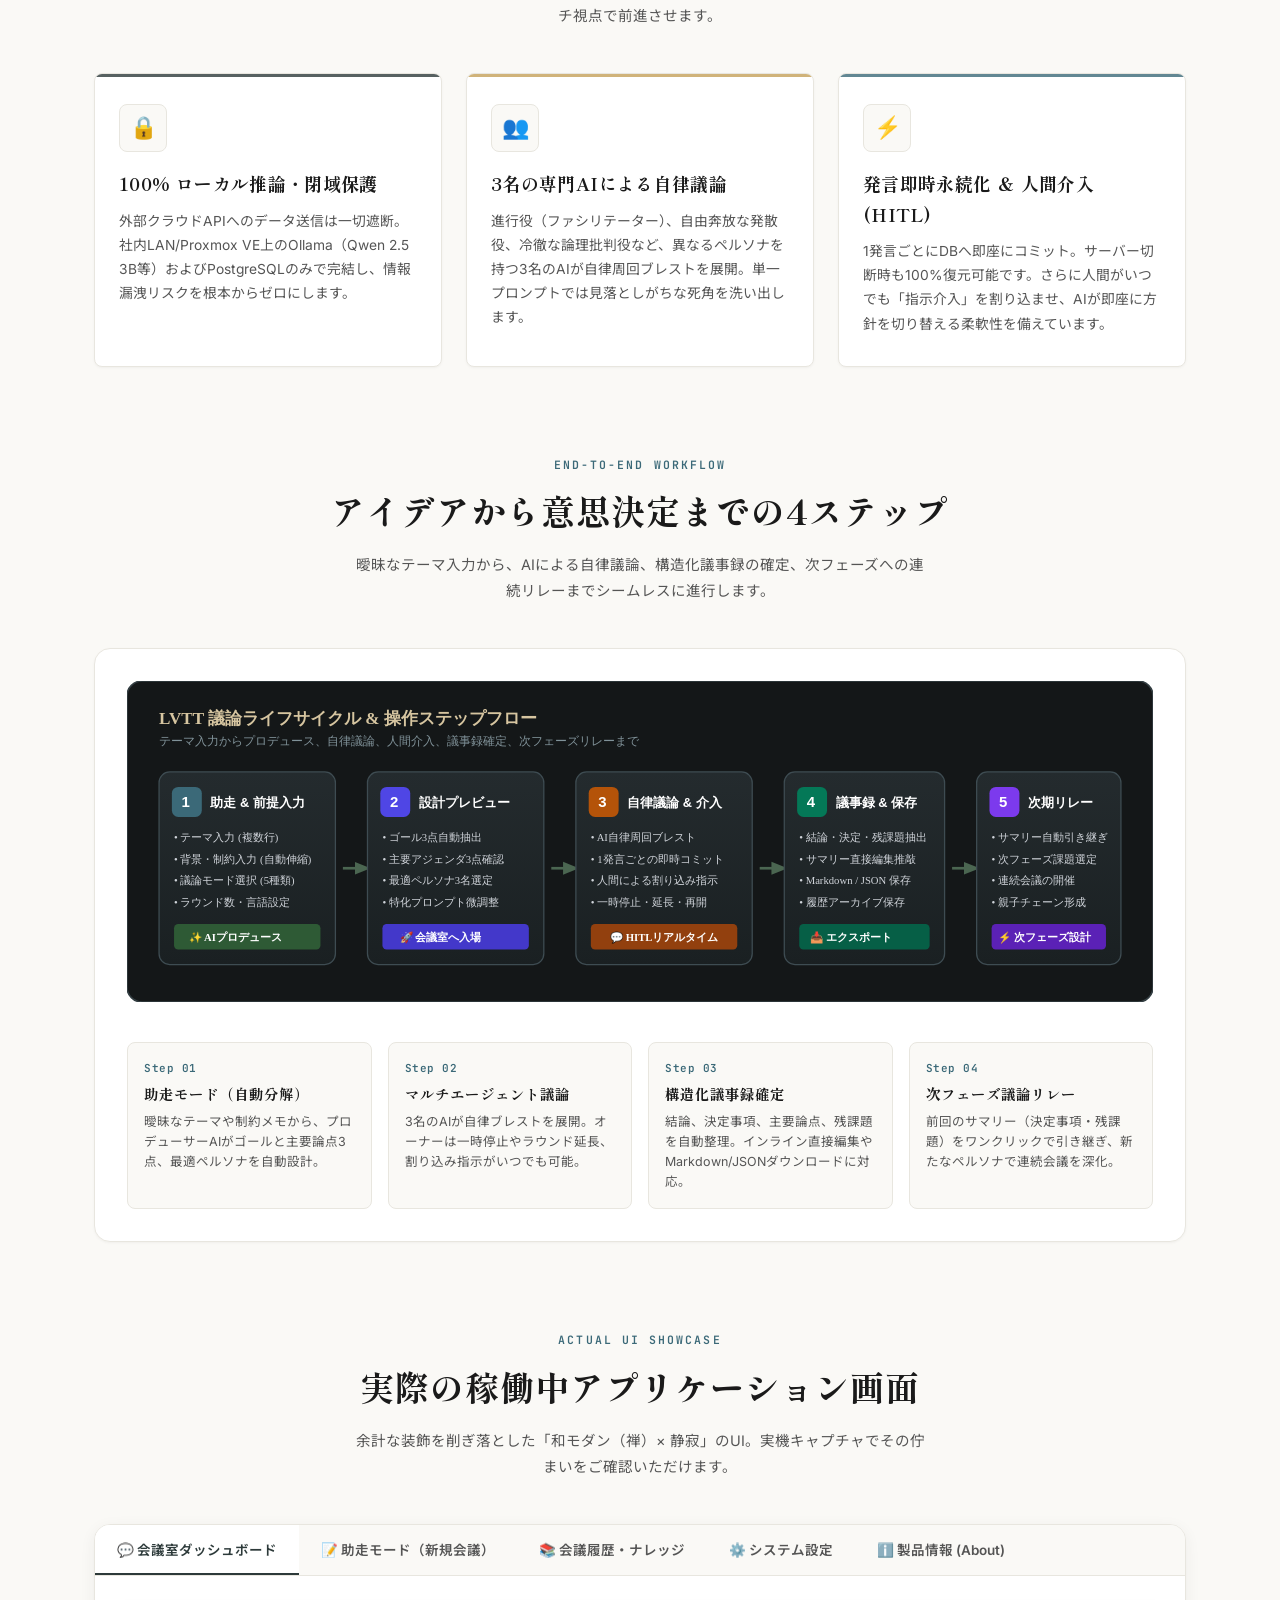
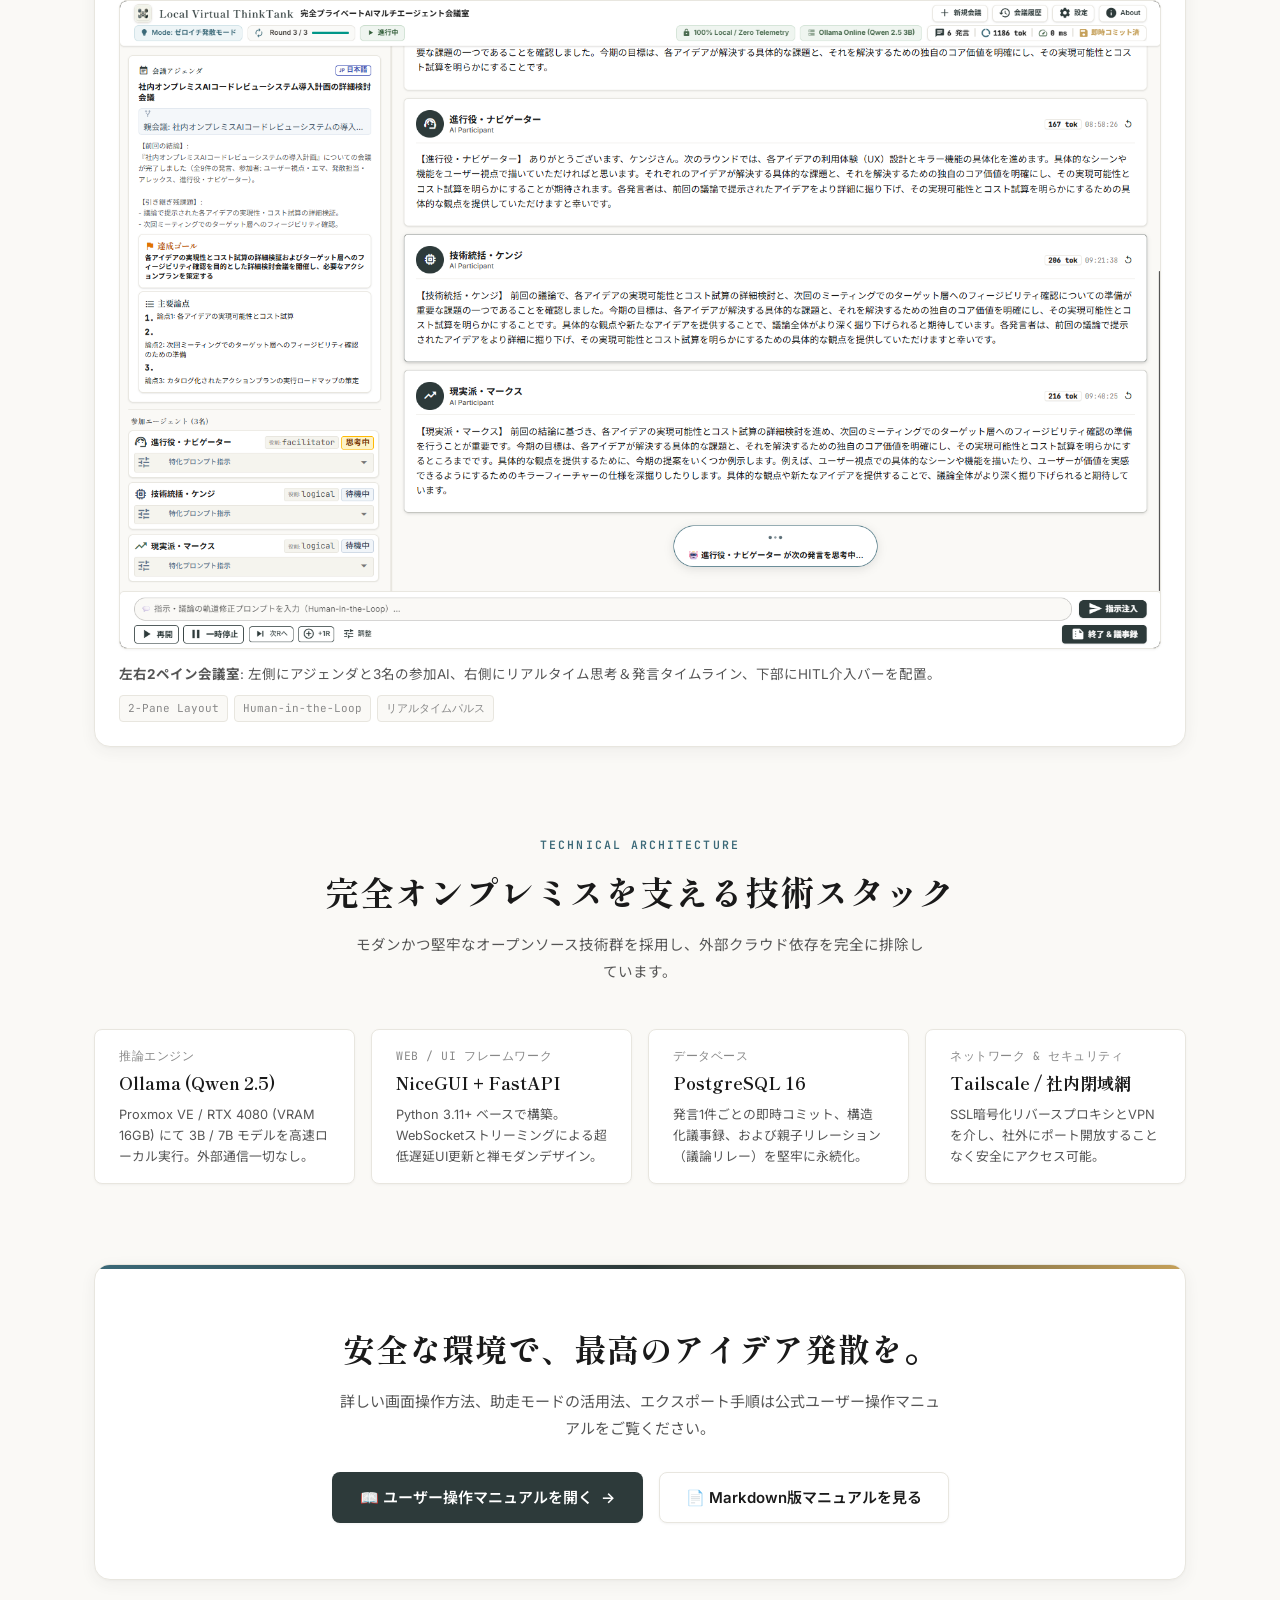
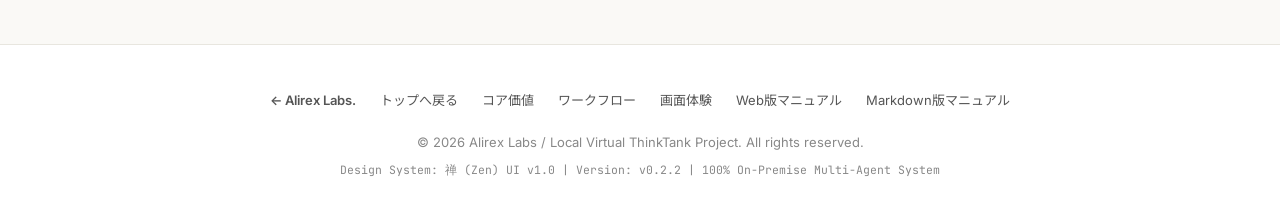
==== commit 5953a5d6: "Alirex Labs.公式サイトへの戻るリンクを追加" ====
--- a/index.html
+++ b/index.html
@@ -833,6 +833,7 @@
       <span class="nav-badge-local">🔒 100% Local</span>
     </a>
     <div class="nav-links-wrap">
+      <a href="https://alirexlabs.github.io/" class="nav-link" style="display: inline-flex; align-items: center; gap: 4px; font-weight: 600;">← Alirex Labs.</a>
       <a href="#features" class="nav-link">特長</a>
       <a href="#workflow" class="nav-link">ワークフロー</a>
       <a href="#showcase" class="nav-link">画面体験</a>
@@ -1118,6 +1119,7 @@
   <!-- フッター -->
   <footer class="zen-footer">
     <div class="zen-footer-links">
+      <a href="https://alirexlabs.github.io/" style="font-weight: 600;">← Alirex Labs.</a>
       <a href="#">トップへ戻る</a>
       <a href="#features">コア価値</a>
       <a href="#workflow">ワークフロー</a>
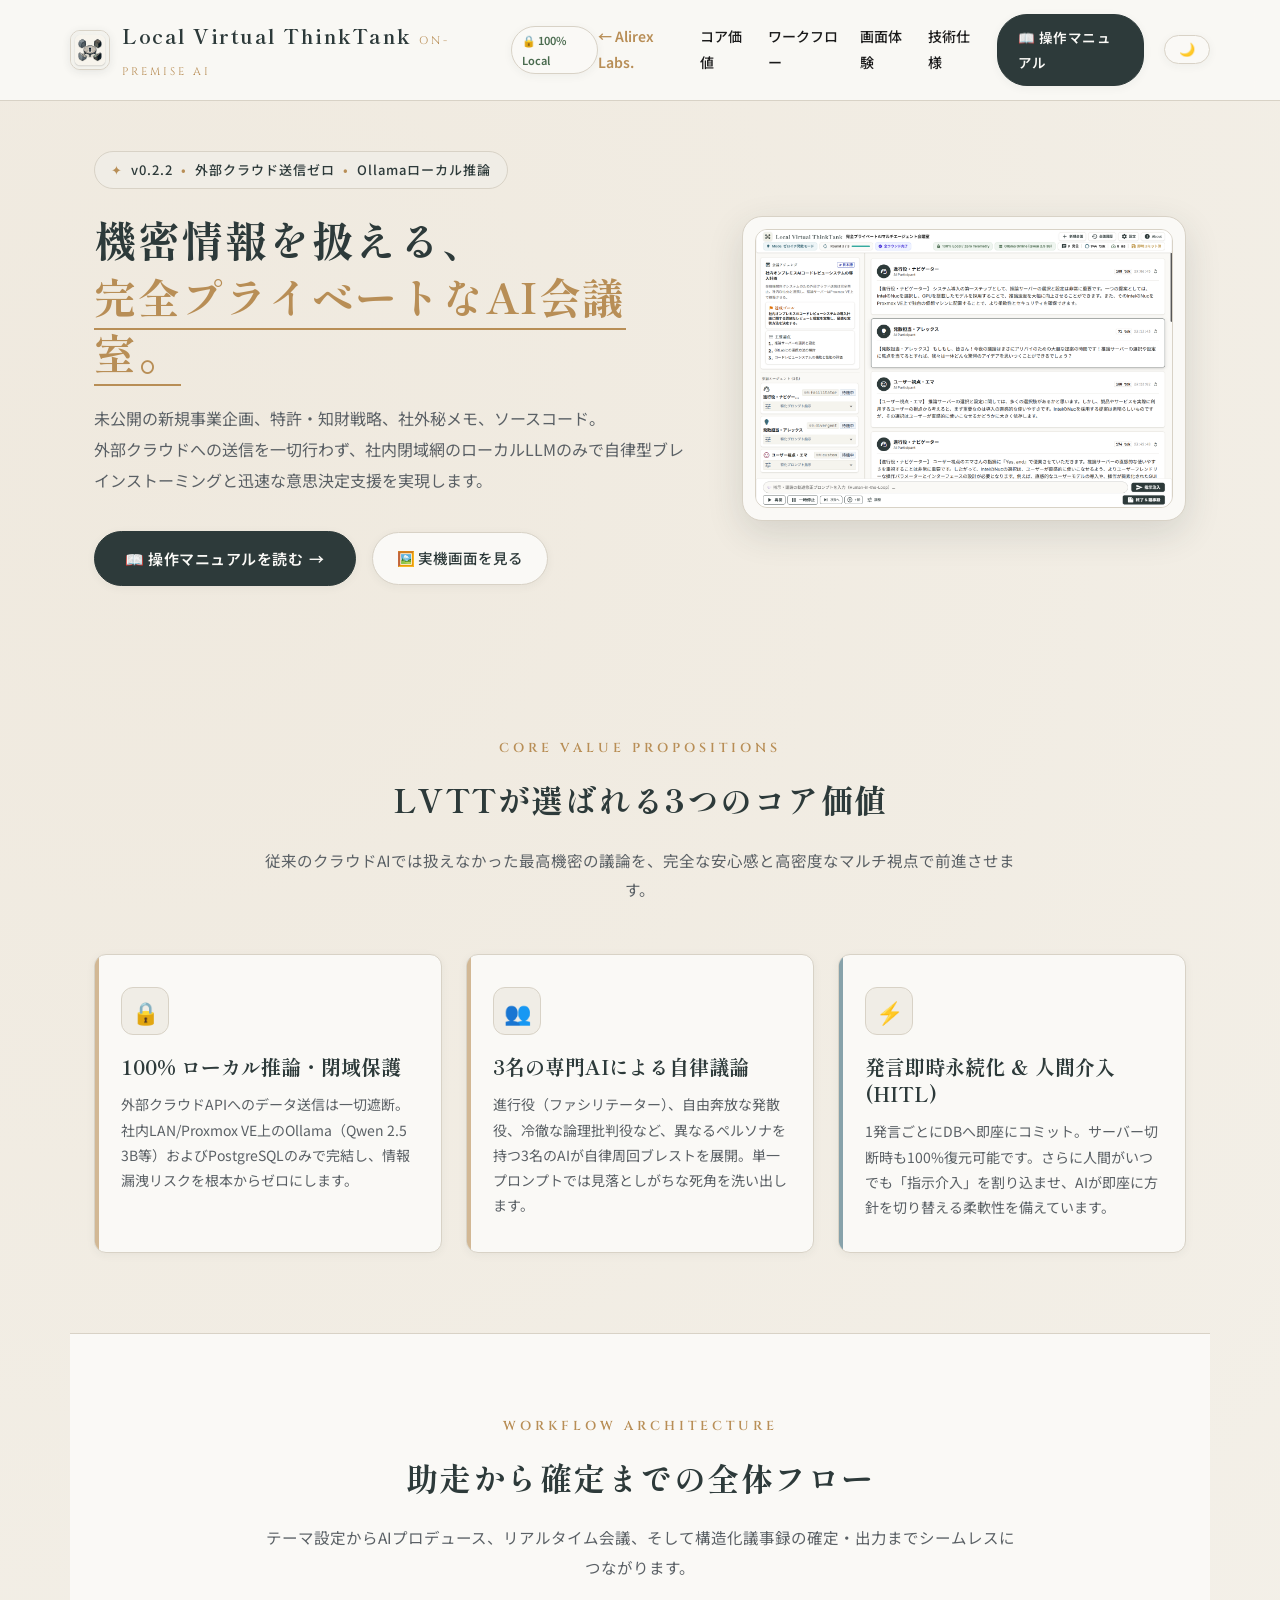
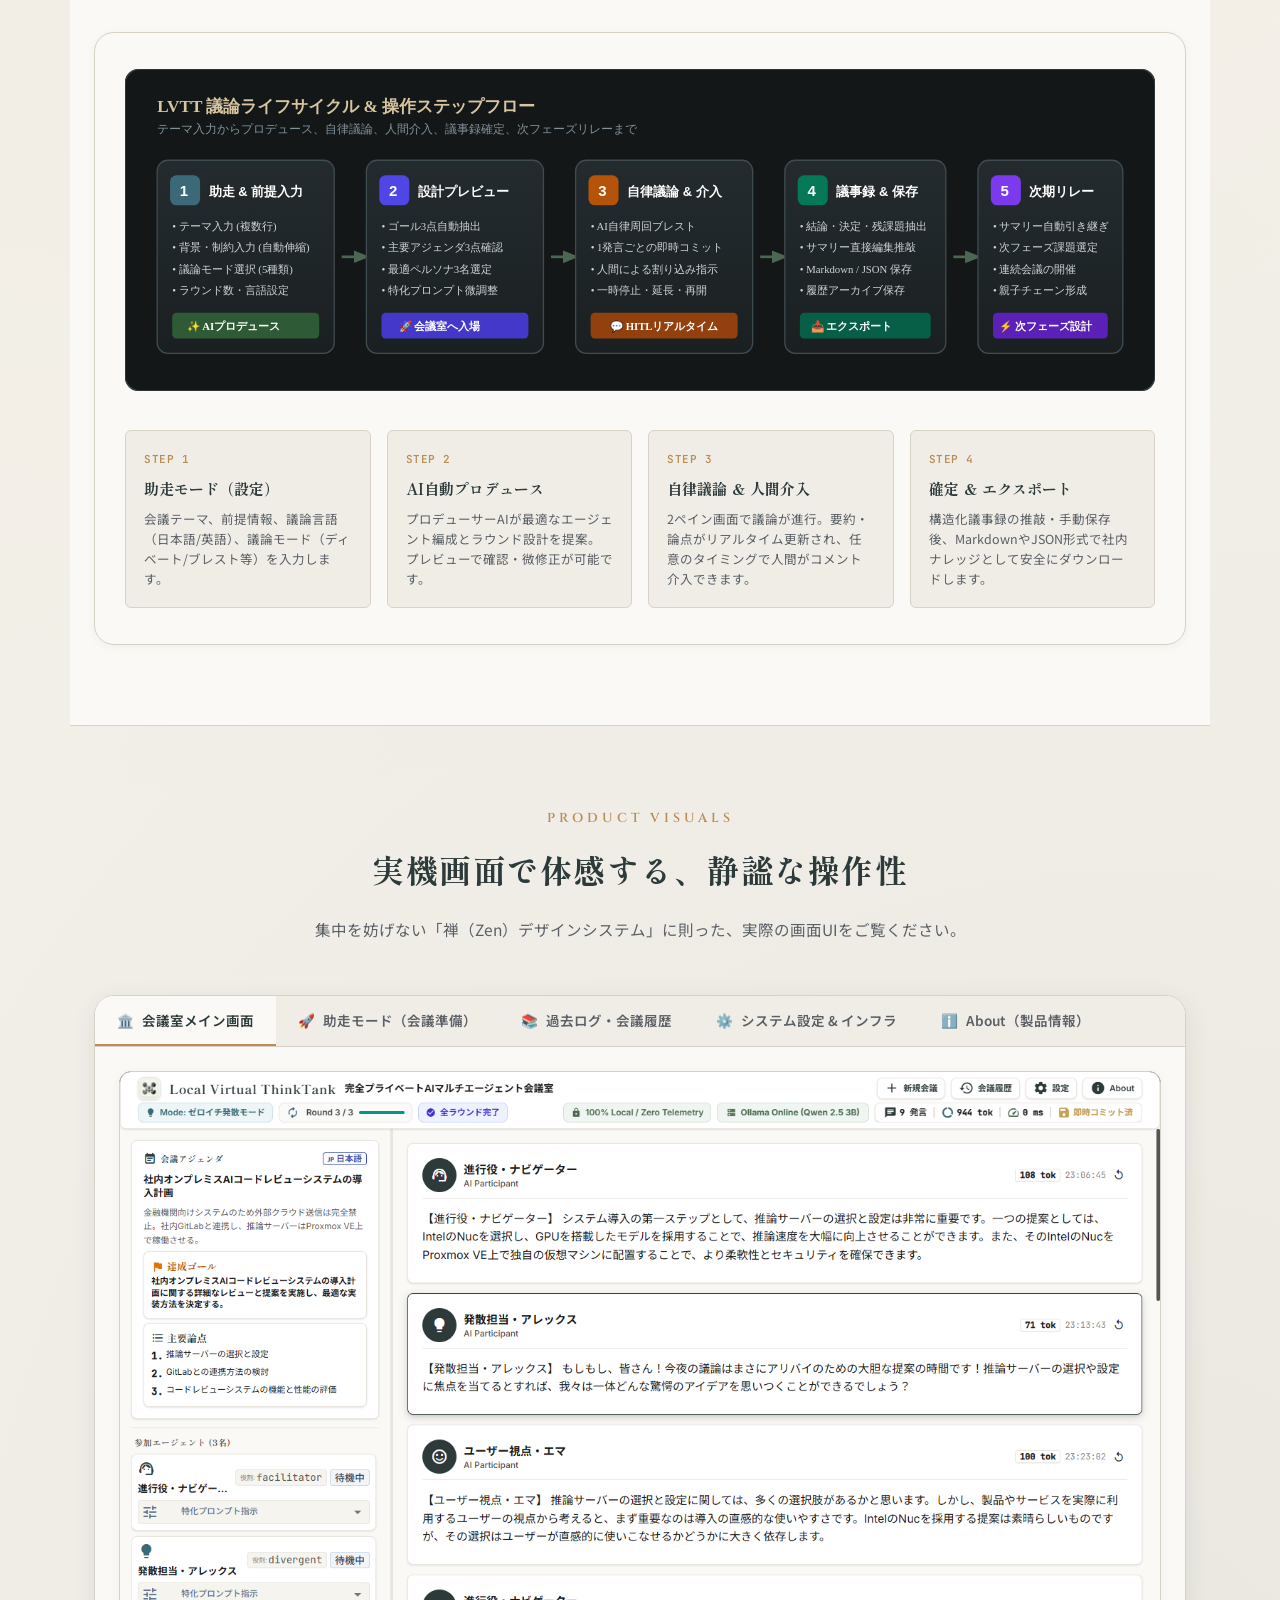
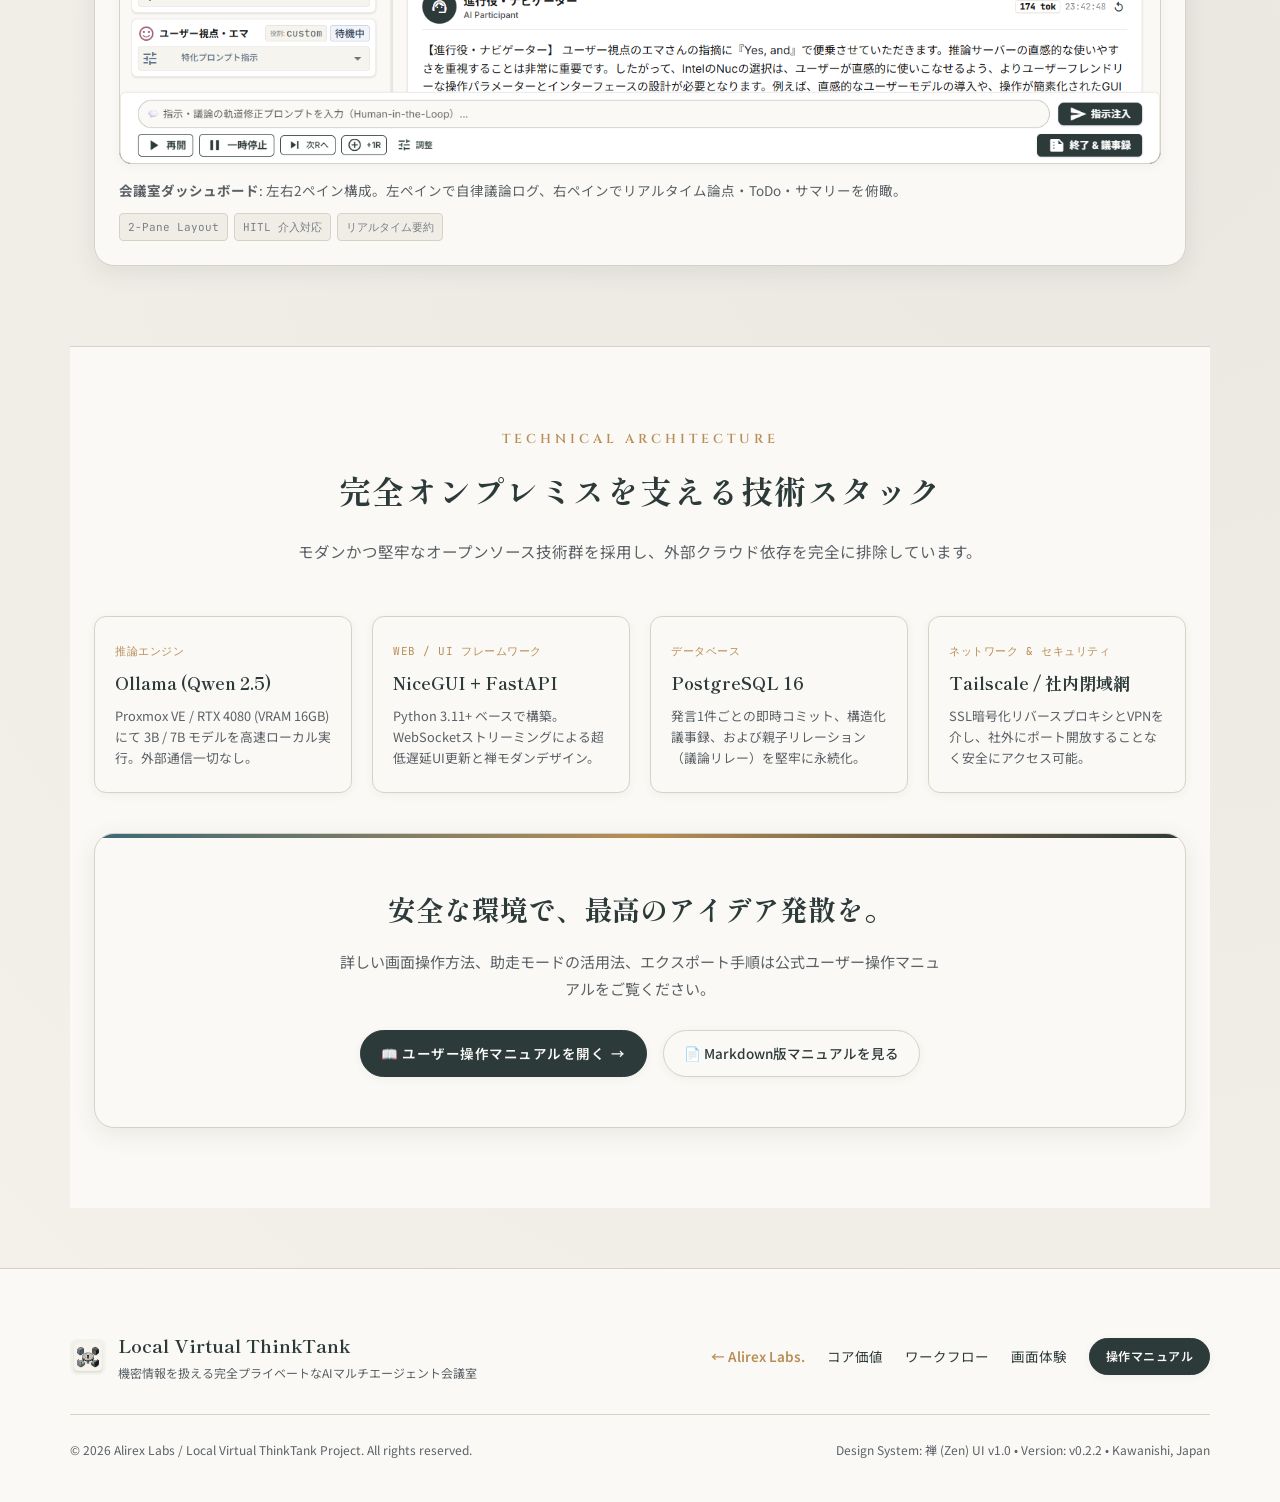
==== commit a8a672af: "LocalVirtualThinkTankの紹介ページをShuhari準拠の禅UIデザインに刷新" ====
--- a/index.html
+++ b/index.html
@@ -1,1186 +1,342 @@
 <!DOCTYPE html>
 <html lang="ja" data-theme="light">
+
 <head>
   <meta charset="UTF-8">
   <meta name="viewport" content="width=device-width, initial-scale=1.0">
   <title>Local Virtual ThinkTank (LVTT) | 完全プライベートAIマルチエージェント会議室</title>
   <meta name="description" content="機密情報を扱える、完全プライベートなAIマルチエージェント会議室。外部クラウド送信ゼロ・Ollamaローカル推論による安全なアイデア発散と意思決定支援システム。">
-  
-  <!-- Google Fonts: 禅デザインシステム準拠（Shippori Mincho / Noto Serif JP / Inter / JetBrains Mono） -->
+
+  <!-- Google Fonts: Shippori Mincho / Cinzel / Noto Sans JP / JetBrains Mono -->
   <link rel="preconnect" href="https://fonts.googleapis.com">
   <link rel="preconnect" href="https://fonts.gstatic.com" crossorigin>
-  <link href="https://fonts.googleapis.com/css2?family=Inter:wght@400;500;600;700&family=JetBrains+Mono:wght@400;500;600&family=Noto+Sans+JP:wght@400;500;700&family=Noto+Serif+JP:wght@600;700;900&family=Shippori+Mincho:wght@500;700;800&display=swap" rel="stylesheet">
-
-  <style>
-    /* ==========================================================================
-       Zen (禅) UI Design System - CSS Tokens (仕様書準拠)
-       ========================================================================== */
-    :root {
-      /* 2.1 コアパレット（禅・ライトモード: 鳥の子色・素色・深墨） */
-      --zen-surface: #FAF9F6;          /* 鳥の子色 (ベース背景) */
-      --zen-surface-raised: #FFFFFF;   /* 素色 (カード・浮き出し要素) */
-      --zen-surface-hover: #F5F4EE;    /* わずかに温かみのあるホバー */
-      --zen-primary: #2D3A3A;          /* 深墨 (メインアクション・重要見出し) */
-      --zen-primary-hover: #1F2828;
-      --zen-secondary: #D2B48C;        /* 枯草色 / 生成り (アクセントタグ・選択) */
-      --zen-secondary-light: #F4EBE1;
-      --zen-text-primary: #1A1A1A;     /* 漆黒 (本文高コントラスト) */
-      --zen-text-secondary: #555555;   /* 薄墨 (説明文・補足) */
-      --zen-text-muted: #888888;       /* 灰墨 (注釈・ラベル) */
-      --zen-border: #E8E6DF;           /* 灰白 (1px繊細な境界線) */
-      --zen-border-focus: #2D3A3A;
-
-      /* 和の伝統色アクセント */
-      --zen-gold: #C5A059;             /* 金茶 (プレミアム・達成・人間介入) */
-      --zen-vermilion: #B22222;        /* 深緋 (重要注意・エラー) */
-      --zen-teal: #3B6978;             /* 青磁 (サブ・推論サーバー・知性) */
-      --zen-green: #4A6B4F;            /* 若草 / 翡翠 (成功・100% Local安心バッジ) */
-
-      /* 3.1 フォントスタック */
-      --font-serif: "Shippori Mincho", "Noto Serif JP", serif;
-      --font-sans: "Inter", "Noto Sans JP", -apple-system, BlinkMacSystemFont, "Segoe UI", sans-serif;
-      --font-mono: "JetBrains Mono", monospace;
-
-      /* 4.1 スペーシング (8pt グリッドシステム) */
-      --space-2xs: 2px;
-      --space-xs: 4px;
-      --space-sm: 8px;
-      --space-md: 16px;
-      --space-lg: 24px;
-      --space-xl: 32px;
-      --space-2xl: 48px;
-      --space-3xl: 64px;
-
-      /* 5.1 角丸 (Border Radius) */
-      --radius-sm: 4px;
-      --radius-md: 8px;
-      --radius-lg: 16px;
-      --radius-full: 9999px;
-
-      /* 5.2 エレベーション（境界線 ＋ 微細シャドウ） */
-      --shadow-sm: 0 1px 3px rgba(45, 58, 58, 0.04), 0 1px 2px rgba(45, 58, 58, 0.02);
-      --shadow-md: 0 4px 16px rgba(45, 58, 58, 0.06), 0 1px 3px rgba(45, 58, 58, 0.03);
-      --shadow-lg: 0 12px 32px rgba(45, 58, 58, 0.08), 0 2px 6px rgba(45, 58, 58, 0.04);
-
-      /* 7. モーション (所作 - Shosa) */
-      --transition-fast: 150ms cubic-bezier(0.4, 0.0, 0.2, 1);
-      --transition-normal: 250ms cubic-bezier(0.2, 0.8, 0.2, 1);
-      --transition-slow: 400ms cubic-bezier(0.16, 1, 0.3, 1);
-    }
-
-    /* 漆 (Urushi) ダークモード設定 (仕様書 2.2 準拠) */
-    [data-theme="dark"] {
-      --zen-surface: #141414;          /* 深みのある漆黒 */
-      --zen-surface-raised: #1F1D1D;   /* ほのかに赤みを帯びた黒漆 */
-      --zen-surface-hover: #2A2626;
-      --zen-primary: #C33C23;          /* 本朱 / 朱塗り (主アクセント) */
-      --zen-primary-hover: #D9482D;
-      --zen-secondary: #D4AF37;        /* 金箔色 */
-      --zen-secondary-light: #2D2617;
-      --zen-text-primary: #F0F0F0;     /* 和紙白 */
-      --zen-text-secondary: #A09A98;   /* 灰墨 */
-      --zen-text-muted: #736D6B;
-      --zen-border: #3D3230;           /* 漆境界線 */
-      --zen-border-focus: #C33C23;
-      --zen-gold: #D4AF37;
-      --zen-vermilion: #C33C23;
-      --zen-teal: #4D8B9E;
-      --zen-green: #3D9B6E;
-      --shadow-sm: 0 1px 3px rgba(0, 0, 0, 0.3);
-      --shadow-md: 0 4px 16px rgba(0, 0, 0, 0.4);
-      --shadow-lg: 0 16px 40px rgba(0, 0, 0, 0.6);
-    }
-
-    * {
-      box-sizing: border-box;
-      margin: 0;
-      padding: 0;
-    }
-
-    html {
-      scroll-behavior: smooth;
-    }
-
-    body {
-      background-color: var(--zen-surface);
-      color: var(--zen-text-primary);
-      font-family: var(--font-sans);
-      line-height: 1.7;
-      -webkit-font-smoothing: antialiased;
-      transition: background-color var(--transition-normal), color var(--transition-normal);
-      overflow-x: hidden;
-    }
-
-    /* 禅の微細な和紙テクスチャ表現（控えめなグラデーション） */
-    .zen-texture-bg {
-      position: fixed;
-      inset: 0;
-      pointer-events: none;
-      z-index: 0;
-      background: 
-        radial-gradient(circle at 10% 20%, rgba(200, 190, 175, 0.05) 0%, transparent 40%),
-        radial-gradient(circle at 90% 80%, rgba(59, 105, 120, 0.04) 0%, transparent 40%);
-    }
-
-    /* ==========================================================================
-       ナビゲーションバー（一期一会の佇まい）
-       ========================================================================== */
-    nav.zen-navbar {
-      position: sticky;
-      top: 0;
-      z-index: 100;
-      background-color: rgba(250, 249, 246, 0.92);
-      border-bottom: 1px solid var(--zen-border);
-      padding: 14px 36px;
-      display: flex;
-      align-items: center;
-      justify-content: space-between;
-      backdrop-filter: blur(12px);
-      -webkit-backdrop-filter: blur(12px);
-      transition: all var(--transition-normal);
-    }
-
-    [data-theme="dark"] nav.zen-navbar {
-      background-color: rgba(20, 20, 20, 0.92);
-    }
-
-    .nav-brand-group {
-      display: flex;
-      align-items: center;
-      gap: 14px;
-      text-decoration: none;
-      color: inherit;
-    }
-
-    .nav-logo-box {
-      width: 38px;
-      height: 38px;
-      border-radius: var(--radius-md);
-      overflow: hidden;
-      border: 1px solid var(--zen-border);
-      box-shadow: var(--shadow-sm);
-    }
-
-    .nav-logo-box img {
-      width: 100%;
-      height: 100%;
-      object-fit: cover;
-    }
-
-    .nav-brand-title {
-      font-family: var(--font-serif);
-      font-size: 19px;
-      font-weight: 700;
-      color: var(--zen-text-primary);
-      letter-spacing: 0.03em;
-    }
-
-    .nav-badge-local {
-      display: inline-flex;
-      align-items: center;
-      gap: 5px;
-      background: var(--zen-surface-raised);
-      border: 1px solid var(--zen-border);
-      color: var(--zen-green);
-      font-size: 11.5px;
-      font-weight: 600;
-      padding: 3px 10px;
-      border-radius: var(--radius-full);
-      box-shadow: var(--shadow-sm);
-    }
-
-    .nav-links-wrap {
-      display: flex;
-      align-items: center;
-      gap: 28px;
-    }
-
-    .nav-link {
-      color: var(--zen-text-secondary);
-      text-decoration: none;
-      font-size: 14px;
-      font-weight: 500;
-      transition: color var(--transition-fast);
-      letter-spacing: 0.02em;
-    }
-
-    .nav-link:hover {
-      color: var(--zen-primary);
-    }
-
-    [data-theme="dark"] .nav-link:hover {
-      color: var(--zen-gold);
-    }
-
-    /* テーマ切り替えボタン (所作) */
-    .theme-toggle-btn {
-      background: var(--zen-surface-raised);
-      border: 1px solid var(--zen-border);
-      border-radius: var(--radius-full);
-      width: 36px;
-      height: 36px;
-      display: flex;
-      align-items: center;
-      justify-content: center;
-      cursor: pointer;
-      color: var(--zen-text-primary);
-      font-size: 15px;
-      transition: var(--transition-fast);
-      box-shadow: var(--shadow-sm);
-    }
-
-    .theme-toggle-btn:hover {
-      background-color: var(--zen-surface-hover);
-      border-color: var(--zen-border-focus);
-      transform: translateY(-1px);
-    }
-
-    /* 禅ボタン仕様 (仕様書 6.1 準拠) */
-    .zen-btn-manual {
-      background-color: var(--zen-primary);
-      color: #FFFFFF !important;
-      border: 1px solid transparent;
-      padding: 8px 18px;
-      border-radius: var(--radius-md);
-      font-size: 13.5px;
-      font-weight: 600;
-      text-decoration: none;
-      transition: var(--transition-normal);
-      display: inline-flex;
-      align-items: center;
-      gap: 6px;
-      box-shadow: var(--shadow-sm);
-    }
-
-    .zen-btn-manual:hover {
-      background-color: var(--zen-primary-hover);
-      transform: translateY(-1px);
-      box-shadow: var(--shadow-md);
-    }
-
-    [data-theme="dark"] .zen-btn-manual {
-      background-color: var(--zen-primary);
-      color: #FFFFFF !important;
-    }
-
-    [data-theme="dark"] .zen-btn-manual:hover {
-      background-color: #D9482D;
-    }
-
-    /* ==========================================================================
-       メインレイアウト & 間 (Ma) の美学
-       ========================================================================== */
-    main.zen-container {
-      position: relative;
-      z-index: 1;
-      max-width: 1140px;
-      margin: 0 auto;
-      padding: 0 var(--space-lg) var(--space-3xl);
-    }
-
-    /* ==========================================================================
-       ヒーローセクション
-       ========================================================================== */
-    .zen-hero {
-      text-align: center;
-      padding: 72px 0 48px;
-    }
-
-    .zen-hero-tag {
-      display: inline-flex;
-      align-items: center;
-      gap: 8px;
-      background: var(--zen-surface-raised);
-      border: 1px solid var(--zen-border);
-      padding: 5px 16px;
-      border-radius: var(--radius-full);
-      font-size: 12px;
-      font-weight: 600;
-      color: var(--zen-text-secondary);
-      margin-bottom: var(--space-lg);
-      box-shadow: var(--shadow-sm);
-    }
-
-    .zen-hero-title {
-      font-family: var(--font-serif);
-      font-size: clamp(32px, 4.8vw, 50px);
-      font-weight: 800;
-      line-height: 1.35;
-      letter-spacing: 0.04em;
-      margin-bottom: var(--space-md);
-      color: var(--zen-text-primary);
-    }
-
-    .zen-hero-title span.accent-ink {
-      color: var(--zen-teal);
-    }
-
-    [data-theme="dark"] .zen-hero-title span.accent-ink {
-      color: var(--zen-primary);
-    }
-
-    .zen-hero-lead {
-      font-size: clamp(15px, 1.8vw, 17px);
-      color: var(--zen-text-secondary);
-      max-width: 720px;
-      margin: 0 auto var(--space-xl);
-      line-height: 1.85;
-      font-weight: 400;
-    }
-
-    .zen-hero-actions {
-      display: flex;
-      justify-content: center;
-      align-items: center;
-      gap: var(--space-md);
-      margin-bottom: var(--space-2xl);
-      flex-wrap: wrap;
-    }
-
-    .zen-btn-primary {
-      background-color: var(--zen-primary);
-      color: #FFFFFF;
-      padding: 12px 28px;
-      border-radius: var(--radius-md);
-      font-size: 15px;
-      font-weight: 600;
-      text-decoration: none;
-      display: inline-flex;
-      align-items: center;
-      gap: 8px;
-      transition: var(--transition-normal);
-      border: none;
-      cursor: pointer;
-      box-shadow: var(--shadow-sm);
-    }
-
-    .zen-btn-primary:hover {
-      background-color: var(--zen-primary-hover);
-      transform: translateY(-2px);
-      box-shadow: var(--shadow-md);
-    }
-
-    .zen-btn-secondary {
-      background-color: var(--zen-surface-raised);
-      color: var(--zen-text-primary);
-      padding: 12px 26px;
-      border-radius: var(--radius-md);
-      font-size: 15px;
-      font-weight: 600;
-      text-decoration: none;
-      display: inline-flex;
-      align-items: center;
-      gap: 8px;
-      transition: var(--transition-normal);
-      border: 1px solid var(--zen-border);
-      box-shadow: var(--shadow-sm);
-    }
-
-    .zen-btn-secondary:hover {
-      background-color: var(--zen-surface-hover);
-      border-color: var(--zen-text-muted);
-      transform: translateY(-2px);
-    }
-
-    /* ヒーロー実機プレビュー（余白と額縁） */
-    .zen-preview-frame {
-      background-color: var(--zen-surface-raised);
-      border: 1px solid var(--zen-border);
-      border-radius: var(--radius-lg);
-      padding: 12px;
-      box-shadow: var(--shadow-lg);
-      max-width: 1040px;
-      margin: 0 auto;
-      transition: transform var(--transition-normal), box-shadow var(--transition-normal);
-    }
-
-    .zen-preview-frame:hover {
-      box-shadow: 0 16px 44px rgba(45, 58, 58, 0.12);
-    }
-
-    .zen-preview-inner {
-      border-radius: var(--radius-md);
-      overflow: hidden;
-      border: 1px solid var(--zen-border);
-      background-color: #000;
-    }
-
-    .zen-preview-inner img {
-      width: 100%;
-      height: auto;
-      display: block;
-    }
-
-    /* ==========================================================================
-       セクション見出し（引き算の美学）
-       ========================================================================== */
-    .zen-section-header {
-      text-align: center;
-      margin: 88px 0 44px;
-    }
-
-    .zen-section-eyebrow {
-      font-family: var(--font-mono);
-      font-size: 11.5px;
-      font-weight: 600;
-      color: var(--zen-teal);
-      letter-spacing: 0.18em;
-      text-transform: uppercase;
-      margin-bottom: 8px;
-      display: block;
-    }
-
-    [data-theme="dark"] .zen-section-eyebrow {
-      color: var(--zen-gold);
-    }
-
-    .zen-section-title {
-      font-family: var(--font-serif);
-      font-size: clamp(24px, 3vw, 34px);
-      font-weight: 800;
-      color: var(--zen-text-primary);
-      margin-bottom: 12px;
-      letter-spacing: 0.03em;
-    }
-
-    .zen-section-desc {
-      font-size: 14.5px;
-      color: var(--zen-text-secondary);
-      max-width: 580px;
-      margin: 0 auto;
-      line-height: 1.8;
-    }
-
-    /* ==========================================================================
-       コアバリュー（3大特徴）カード仕様 (仕様書 6.3 準拠)
-       ========================================================================== */
-    .zen-grid-3 {
-      display: grid;
-      grid-template-columns: repeat(auto-fit, minmax(310px, 1fr));
-      gap: var(--space-lg);
-    }
-
-    .zen-feature-card {
-      background-color: var(--zen-surface-raised);
-      border: 1px solid var(--zen-border);
-      border-radius: var(--radius-md);
-      padding: 30px 24px;
-      box-shadow: var(--shadow-sm);
-      transition: var(--transition-normal);
-      position: relative;
-      overflow: hidden;
-    }
-
-    /* 和の色彩アクセントバー (2px細線: 仕様書 6.3) */
-    .zen-feature-card::before {
-      content: "";
-      position: absolute;
-      top: 0;
-      left: 0;
-      right: 0;
-      height: 3px;
-      background-color: var(--zen-primary);
-      opacity: 0.8;
-    }
-
-    .zen-feature-card.teal::before { background-color: var(--zen-teal); }
-    .zen-feature-card.gold::before { background-color: var(--zen-gold); }
-
-    .zen-feature-card:hover {
-      box-shadow: var(--shadow-md);
-      transform: translateY(-3px);
-      border-color: var(--zen-border-focus);
-    }
-
-    .zen-card-icon {
-      width: 48px;
-      height: 48px;
-      border-radius: var(--radius-md);
-      display: flex;
-      align-items: center;
-      justify-content: center;
-      font-size: 22px;
-      margin-bottom: var(--space-md);
-      background-color: var(--zen-surface);
-      border: 1px solid var(--zen-border);
-    }
-
-    .zen-card-title {
-      font-family: var(--font-serif);
-      font-size: 18px;
-      font-weight: 700;
-      color: var(--zen-text-primary);
-      margin-bottom: 10px;
-      letter-spacing: 0.02em;
-    }
-
-    .zen-card-body {
-      font-size: 13.8px;
-      color: var(--zen-text-secondary);
-      line-height: 1.75;
-    }
-
-    /* ==========================================================================
-       ワークフローセクション
-       ========================================================================== */
-    .zen-workflow-panel {
-      background-color: var(--zen-surface-raised);
-      border: 1px solid var(--zen-border);
-      border-radius: var(--radius-lg);
-      padding: var(--space-xl);
-      box-shadow: var(--shadow-sm);
-    }
-
-    .zen-workflow-img-box {
-      text-align: center;
-      margin-bottom: var(--space-xl);
-    }
-
-    .zen-workflow-img-box img {
-      max-width: 100%;
-      height: auto;
-      border-radius: var(--radius-md);
-    }
-
-    .zen-steps-row {
-      display: grid;
-      grid-template-columns: repeat(4, 1fr);
-      gap: var(--space-md);
-    }
-
-    .zen-step-item {
-      background-color: var(--zen-surface);
-      border: 1px solid var(--zen-border);
-      border-radius: var(--radius-md);
-      padding: var(--space-md);
-      transition: var(--transition-normal);
-    }
-
-    .zen-step-item:hover {
-      background-color: var(--zen-surface-hover);
-      border-color: var(--zen-text-muted);
-    }
-
-    .zen-step-label {
-      font-family: var(--font-mono);
-      font-size: 11px;
-      font-weight: 600;
-      color: var(--zen-teal);
-      letter-spacing: 0.05em;
-      margin-bottom: 4px;
-    }
-
-    [data-theme="dark"] .zen-step-label {
-      color: var(--zen-gold);
-    }
-
-    .zen-step-name {
-      font-family: var(--font-serif);
-      font-size: 14.5px;
-      font-weight: 700;
-      color: var(--zen-text-primary);
-      margin-bottom: 6px;
-    }
-
-    .zen-step-desc {
-      font-size: 12.5px;
-      color: var(--zen-text-secondary);
-      line-height: 1.6;
-    }
-
-    /* ==========================================================================
-       実機インタラクティブショーケース（漆器を鑑賞するような体験）
-       ========================================================================== */
-    .zen-showcase-panel {
-      background-color: var(--zen-surface-raised);
-      border: 1px solid var(--zen-border);
-      border-radius: var(--radius-lg);
-      overflow: hidden;
-      box-shadow: var(--shadow-md);
-    }
-
-    .zen-tab-nav {
-      display: flex;
-      border-bottom: 1px solid var(--zen-border);
-      background-color: var(--zen-surface);
-      overflow-x: auto;
-    }
-
-    .zen-tab-btn {
-      padding: 14px 22px;
-      font-size: 13.5px;
-      font-weight: 600;
-      color: var(--zen-text-secondary);
-      cursor: pointer;
-      border: none;
-      background: none;
-      transition: var(--transition-fast);
-      white-space: nowrap;
-      display: flex;
-      align-items: center;
-      gap: 8px;
-      border-bottom: 2px solid transparent;
-      font-family: var(--font-sans);
-    }
-
-    .zen-tab-btn:hover {
-      color: var(--zen-text-primary);
-      background-color: var(--zen-surface-hover);
-    }
-
-    .zen-tab-btn.active {
-      color: var(--zen-primary);
-      border-bottom-color: var(--zen-primary);
-      background-color: var(--zen-surface-raised);
-    }
-
-    [data-theme="dark"] .zen-tab-btn.active {
-      color: var(--zen-primary);
-      border-bottom-color: var(--zen-primary);
-    }
-
-    .zen-showcase-body {
-      padding: var(--space-lg);
-    }
-
-    .zen-view-pane {
-      display: none;
-    }
-
-    .zen-view-pane.active {
-      display: block;
-      animation: zenFadeIn 0.3s cubic-bezier(0.2, 0.8, 0.2, 1);
-    }
-
-    @keyframes zenFadeIn {
-      from { opacity: 0; transform: translateY(4px); }
-      to { opacity: 1; transform: translateY(0); }
-    }
-
-    .zen-img-frame {
-      border-radius: var(--radius-md);
-      overflow: hidden;
-      border: 1px solid var(--zen-border);
-      box-shadow: var(--shadow-sm);
-      background-color: #000;
-    }
-
-    .zen-img-frame img {
-      width: 100%;
-      height: auto;
-      display: block;
-    }
-
-    .zen-showcase-meta {
-      margin-top: 14px;
-      display: flex;
-      justify-content: space-between;
-      align-items: center;
-      font-size: 13.5px;
-      color: var(--zen-text-secondary);
-      flex-wrap: wrap;
-      gap: 10px;
-    }
-
-    .zen-tags-group {
-      display: flex;
-      gap: 6px;
-    }
-
-    .zen-tag {
-      font-family: var(--font-mono);
-      font-size: 11px;
-      padding: 3px 8px;
-      border-radius: var(--radius-sm);
-      background-color: var(--zen-surface);
-      border: 1px solid var(--zen-border);
-      color: var(--zen-text-muted);
-    }
-
-    /* ==========================================================================
-       スペック・技術仕様グリッド
-       ========================================================================== */
-    .zen-specs-grid {
-      display: grid;
-      grid-template-columns: repeat(auto-fit, minmax(250px, 1fr));
-      gap: var(--space-md);
-    }
-
-    .zen-spec-card {
-      background-color: var(--zen-surface-raised);
-      border: 1px solid var(--zen-border);
-      border-radius: var(--radius-md);
-      padding: var(--space-md) var(--space-lg);
-      box-shadow: var(--shadow-sm);
-    }
-
-    .zen-spec-cat {
-      font-family: var(--font-mono);
-      font-size: 11.5px;
-      color: var(--zen-text-muted);
-      text-transform: uppercase;
-      letter-spacing: 0.05em;
-      margin-bottom: 4px;
-    }
-
-    .zen-spec-core {
-      font-family: var(--font-serif);
-      font-size: 17px;
-      font-weight: 700;
-      color: var(--zen-text-primary);
-      margin-bottom: 6px;
-    }
-
-    .zen-spec-detail {
-      font-size: 12.8px;
-      color: var(--zen-text-secondary);
-      line-height: 1.65;
-    }
-
-    /* ==========================================================================
-       CTA バナー
-       ========================================================================== */
-    .zen-cta-box {
-      margin-top: 80px;
-      background-color: var(--zen-surface-raised);
-      border: 1px solid var(--zen-border);
-      border-radius: var(--radius-lg);
-      padding: 56px 36px;
-      text-align: center;
-      box-shadow: var(--shadow-md);
-      position: relative;
-      overflow: hidden;
-    }
-
-    .zen-cta-box::before {
-      content: "";
-      position: absolute;
-      top: 0;
-      left: 0;
-      right: 0;
-      height: 4px;
-      background: linear-gradient(90deg, var(--zen-teal), var(--zen-primary), var(--zen-gold));
-    }
-
-    .zen-cta-title {
-      font-family: var(--font-serif);
-      font-size: clamp(24px, 3.5vw, 32px);
-      font-weight: 800;
-      color: var(--zen-text-primary);
-      margin-bottom: 12px;
-      letter-spacing: 0.03em;
-    }
-
-    .zen-cta-desc {
-      font-size: 15px;
-      color: var(--zen-text-secondary);
-      max-width: 600px;
-      margin: 0 auto 30px;
-      line-height: 1.8;
-    }
-
-    /* ==========================================================================
-       フッター
-       ========================================================================== */
-    footer.zen-footer {
-      border-top: 1px solid var(--zen-border);
-      padding: 44px 32px 36px;
-      background-color: var(--zen-surface-raised);
-      text-align: center;
-      font-size: 13px;
-      color: var(--zen-text-muted);
-    }
-
-    .zen-footer-links {
-      display: flex;
-      justify-content: center;
-      gap: 24px;
-      margin-bottom: 20px;
-      flex-wrap: wrap;
-    }
-
-    .zen-footer-links a {
-      color: var(--zen-text-secondary);
-      text-decoration: none;
-      transition: color var(--transition-fast);
-    }
-
-    .zen-footer-links a:hover {
-      color: var(--zen-primary);
-    }
-
-    /* レスポンシブ最適化 */
-    @media (max-width: 860px) {
-      nav.zen-navbar { padding: 12px 18px; }
-      .nav-links-wrap { gap: 12px; }
-      .nav-links-wrap a:not(.zen-btn-manual) { display: none; }
-      .zen-steps-row { grid-template-columns: 1fr; }
-      .zen-cta-box { padding: 40px 20px; }
-    }
-  </style>
+  <link
+    href="https://fonts.googleapis.com/css2?family=Cinzel:wght@600;700&family=JetBrains+Mono:wght@400;500;600&family=Noto+Sans+JP:wght@300;400;500;700&family=Shippori+Mincho:wght@500;700;800&display=swap"
+    rel="stylesheet">
+
+  <link rel="stylesheet" href="css/style.css">
 </head>
+
 <body>
 
-  <div class="zen-texture-bg"></div>
-
-  <!-- ナビゲーションバー -->
-  <nav class="zen-navbar">
-    <a href="#" class="nav-brand-group">
-      <div class="nav-logo-box">
-        <img src="./images/logo.png" alt="LVTT Logo">
-      </div>
-      <span class="nav-brand-title">Local Virtual ThinkTank</span>
-      <span class="nav-badge-local">🔒 100% Local</span>
-    </a>
-    <div class="nav-links-wrap">
-      <a href="https://alirexlabs.github.io/" class="nav-link" style="display: inline-flex; align-items: center; gap: 4px; font-weight: 600;">← Alirex Labs.</a>
-      <a href="#features" class="nav-link">特長</a>
-      <a href="#workflow" class="nav-link">ワークフロー</a>
-      <a href="#showcase" class="nav-link">画面体験</a>
-      <a href="#specs" class="nav-link">技術仕様</a>
-      <button class="theme-toggle-btn" id="themeToggle" title="漆ダーク/禅ライト切り替え" onclick="toggleZenTheme()">
-        🌙
-      </button>
-      <a href="./manual/html/index.html" class="zen-btn-manual">📖 操作マニュアルを開く</a>
+  <!-- Navigation Bar (Shuhari 準拠) -->
+  <nav class="navbar">
+    <div class="nav-container">
+      <a href="#" class="nav-brand">
+        <img src="./images/logo.png" alt="LVTT Logo" class="nav-logo-img">
+        <div>
+          <span class="nav-title">Local Virtual ThinkTank</span>
+          <span class="nav-sub">ON-PREMISE AI</span>
+        </div>
+        <span class="nav-badge-local">🔒 100% Local</span>
+      </a>
+      <div class="nav-links">
+        <a href="https://alirexlabs.github.io/" class="nav-back-link">← Alirex Labs.</a>
+        <a href="#features">コア価値</a>
+        <a href="#workflow">ワークフロー</a>
+        <a href="#showcase">画面体験</a>
+        <a href="#specs">技術仕様</a>
+        <a href="./manual/html/index.html" class="btn-cta">📖 操作マニュアル</a>
+        <button id="themeToggle" class="theme-toggle-btn" type="button" title="漆ダーク/禅ライト切り替え" onclick="toggleZenTheme()">
+          🌙
+        </button>
+      </div>
     </div>
   </nav>
 
-  <main class="zen-container">
-
-    <!-- ヒーローセクション -->
-    <section class="zen-hero">
-      <div class="zen-hero-tag">
-        <span>✨ v0.2.2</span>
-        <span>•</span>
-        <span>鳥の子色と深墨が織りなす「禅」デザインシステム</span>
-      </div>
-
-      <h1 class="zen-hero-title">
+  <!-- Hero Section (Shuhari 準拠) -->
+  <header class="hero">
+    <div class="hero-content">
+      <div class="hero-badge">
+        <span>✦</span> v0.2.2 <span>•</span> 外部クラウド送信ゼロ <span>•</span> Ollamaローカル推論
+      </div>
+      <h1 class="hero-title">
         機密情報を扱える、<br>
-        <span class="accent-ink">完全プライベートなAIマルチエージェント会議室。</span>
+        <span>完全プライベートなAI会議室。</span>
       </h1>
-
-      <p class="zen-hero-lead">
+      <p class="hero-desc">
         未公開の新規事業企画、特許・知財戦略、社外秘メモ、ソースコード。<br>
-        外部クラウドへの送信を一切行わず、社内閉域網のローカルLLMのみで自律型ブレインストーミングを実現します。
+        外部クラウドへの送信を一切行わず、社内閉域網のローカルLLMのみで自律型ブレインストーミングと迅速な意思決定支援を実現します。
       </p>
-
-      <div class="zen-hero-actions">
-        <a href="./manual/html/index.html" class="zen-btn-primary">
+      <div class="hero-actions">
+        <a href="./manual/html/index.html" class="btn-cta">
           <span>📖 操作マニュアルを読む</span>
           <span>→</span>
         </a>
-        <a href="#showcase" class="zen-btn-secondary">
+        <a href="#showcase" class="btn-secondary">
           <span>🖼️ 実機画面を見る</span>
         </a>
       </div>
-
-      <!-- ヒーロー実機プレビュー（左右2ペイン画面） -->
-      <div class="zen-preview-frame">
-        <div class="zen-preview-inner">
-          <img src="./images/actual_room.png" alt="LVTT 会議室メイン画面（実機）">
-        </div>
-      </div>
-    </section>
-
-    <!-- コアバリュー（3大特徴） -->
-    <section id="features">
-      <div class="zen-section-header">
-        <span class="zen-section-eyebrow">Core Value Propositions</span>
-        <h2 class="zen-section-title">LVTTが選ばれる3つのコア価値</h2>
-        <p class="zen-section-desc">従来のクラウドAIでは扱えなかった最高機密の議論を、完全な安心感と高密度なマルチ視点で前進させます。</p>
-      </div>
-
-      <div class="zen-grid-3">
-        <!-- 特長 1 -->
-        <div class="zen-feature-card">
-          <div class="zen-card-icon">🔒</div>
-          <h3 class="zen-card-title">100% ローカル推論・閉域保護</h3>
-          <p class="zen-card-body">
-            外部クラウドAPIへのデータ送信は一切遮断。社内LAN/Proxmox VE上のOllama（Qwen 2.5 3B等）およびPostgreSQLのみで完結し、情報漏洩リスクを根本からゼロにします。
-          </p>
-        </div>
-
-        <!-- 特長 2 -->
-        <div class="zen-feature-card gold">
-          <div class="zen-card-icon">👥</div>
-          <h3 class="zen-card-title">3名の専門AIによる自律議論</h3>
-          <p class="zen-card-body">
-            進行役（ファシリテーター）、自由奔放な発散役、冷徹な論理批判役など、異なるペルソナを持つ3名のAIが自律周回ブレストを展開。単一プロンプトでは見落としがちな死角を洗い出します。
-          </p>
-        </div>
-
-        <!-- 特長 3 -->
-        <div class="zen-feature-card teal">
-          <div class="zen-card-icon">⚡</div>
-          <h3 class="zen-card-title">発言即時永続化 ＆ 人間介入 (HITL)</h3>
-          <p class="zen-card-body">
-            1発言ごとにDBへ即座にコミット。サーバー切断時も100%復元可能です。さらに人間がいつでも「指示介入」を割り込ませ、AIが即座に方針を切り替える柔軟性を備えています。
-          </p>
-        </div>
-      </div>
-    </section>
-
-    <!-- ワークフロー -->
-    <section id="workflow">
-      <div class="zen-section-header">
-        <span class="zen-section-eyebrow">End-to-End Workflow</span>
-        <h2 class="zen-section-title">アイデアから意思決定までの4ステップ</h2>
-        <p class="zen-section-desc">曖昧なテーマ入力から、AIによる自律議論、構造化議事録の確定、次フェーズへの連続リレーまでシームレスに進行します。</p>
-      </div>
-
-      <div class="zen-workflow-panel">
-        <div class="zen-workflow-img-box">
-          <img src="./images/workflow_steps.svg" alt="LVTT ワークフローステップ">
-        </div>
-
-        <div class="zen-steps-row">
-          <div class="zen-step-item">
-            <div class="zen-step-label">Step 01</div>
-            <div class="zen-step-name">助走モード（自動分解）</div>
-            <div class="zen-step-desc">曖昧なテーマや制約メモから、プロデューサーAIがゴールと主要論点3点、最適ペルソナを自動設計。</div>
-          </div>
-          <div class="zen-step-item">
-            <div class="zen-step-label">Step 02</div>
-            <div class="zen-step-name">マルチエージェント議論</div>
-            <div class="zen-step-desc">3名のAIが自律ブレストを展開。オーナーは一時停止やラウンド延長、割り込み指示がいつでも可能。</div>
-          </div>
-          <div class="zen-step-item">
-            <div class="zen-step-label">Step 03</div>
-            <div class="zen-step-name">構造化議事録確定</div>
-            <div class="zen-step-desc">結論、決定事項、主要論点、残課題を自動整理。インライン直接編集やMarkdown/JSONダウンロードに対応。</div>
-          </div>
-          <div class="zen-step-item">
-            <div class="zen-step-label">Step 04</div>
-            <div class="zen-step-name">次フェーズ議論リレー</div>
-            <div class="zen-step-desc">前回のサマリー（決定事項・残課題）をワンクリックで引き継ぎ、新たなペルソナで連続会議を深化。</div>
-          </div>
-        </div>
-      </div>
-    </section>
-
-    <!-- 実機インタラクティブショーケース -->
-    <section id="showcase">
-      <div class="zen-section-header">
-        <span class="zen-section-eyebrow">Actual UI Showcase</span>
-        <h2 class="zen-section-title">実際の稼働中アプリケーション画面</h2>
-        <p class="zen-section-desc">余計な装飾を削ぎ落とした「和モダン（禅）× 静寂」のUI。実機キャプチャでその佇まいをご確認いただけます。</p>
-      </div>
-
-      <div class="zen-showcase-panel">
-        <div class="zen-tab-nav">
-          <button class="zen-tab-btn active" onclick="switchZenTab(0)">
-            <span>💬 会議室ダッシュボード</span>
-          </button>
-          <button class="zen-tab-btn" onclick="switchZenTab(1)">
-            <span>📝 助走モード（新規会議）</span>
-          </button>
-          <button class="zen-tab-btn" onclick="switchZenTab(2)">
-            <span>📚 会議履歴・ナレッジ</span>
-          </button>
-          <button class="zen-tab-btn" onclick="switchZenTab(3)">
-            <span>⚙️ システム設定</span>
-          </button>
-          <button class="zen-tab-btn" onclick="switchZenTab(4)">
-            <span>ℹ️ 製品情報 (About)</span>
-          </button>
-        </div>
-
-        <div class="zen-showcase-body">
-          <!-- ビュー 0: 会議室 -->
-          <div class="zen-view-pane active">
-            <div class="zen-img-frame">
-              <img src="./images/actual_room_exe.png" alt="実際の会議室画面">
-            </div>
-            <div class="zen-showcase-meta">
-              <div><strong>左右2ペイン会議室</strong>: 左側にアジェンダと3名の参加AI、右側にリアルタイム思考＆発言タイムライン、下部にHITL介入バーを配置。</div>
-              <div class="zen-tags-group">
-                <span class="zen-tag">2-Pane Layout</span>
-                <span class="zen-tag">Human-in-the-Loop</span>
-                <span class="zen-tag">リアルタイムパルス</span>
-              </div>
-            </div>
-          </div>
-
-          <!-- ビュー 1: 助走モード -->
-          <div class="zen-view-pane">
-            <div class="zen-img-frame">
-              <img src="./images/actual_setup.png" alt="助走モード画面">
-            </div>
-            <div class="zen-showcase-meta">
-              <div><strong>助走モード & プロデュース</strong>: 文字量に応じて自動で高さが伸びるAuto-Grow入力欄と、ワンクリックでの会議自動設計。</div>
-              <div class="zen-tags-group">
-                <span class="zen-tag">Auto-Grow Textarea</span>
-                <span class="zen-tag">Producer AI</span>
-                <span class="zen-tag">5つの議論モード</span>
-              </div>
-            </div>
-          </div>
-
-          <!-- ビュー 2: 会議履歴 -->
-          <div class="zen-view-pane">
-            <div class="zen-img-frame">
-              <img src="./images/actual_history.png" alt="会議履歴画面">
-            </div>
-            <div class="zen-showcase-meta">
-              <div><strong>会議履歴アーカイブ</strong>: 過去の議論カード一覧。高速キーワード検索、ワンクリック会議室再開、完全カスケード削除に対応。</div>
-              <div class="zen-tags-group">
-                <span class="zen-tag">Instant Search</span>
-                <span class="zen-tag">Session Resume</span>
-                <span class="zen-tag">PostgreSQL永続化</span>
-              </div>
-            </div>
-          </div>
-
-          <!-- ビュー 3: システム設定 -->
-          <div class="zen-view-pane">
-            <div class="zen-img-frame">
-              <img src="./images/actual_settings.png" alt="システム設定画面">
-            </div>
-            <div class="zen-showcase-meta">
-              <div><strong>システム設定 ＆ インフラ管理</strong>: 禅ライト/漆ダークテーマ切り替え、Ollama推論サーバーの接続ステータスおよびモデル診断。</div>
-              <div class="zen-tags-group">
-                <span class="zen-tag">Theme Toggle</span>
-                <span class="zen-tag">Ollama Diagnostics</span>
-                <span class="zen-tag">Zero Cloud</span>
-              </div>
-            </div>
-          </div>
-
-          <!-- ビュー 4: About -->
-          <div class="zen-view-pane">
-            <div class="zen-img-frame">
-              <img src="./images/actual_about.png" alt="製品情報画面">
-            </div>
-            <div class="zen-showcase-meta">
-              <div><strong>製品情報 & バージョン</strong>: 現在のシステムバージョン（v0.2.2）およびGitコミットハッシュの動的表示に対応。</div>
-              <div class="zen-tags-group">
-                <span class="zen-tag">Version v0.2.2</span>
-                <span class="zen-tag">Git Hash Linked</span>
-              </div>
-            </div>
-          </div>
-        </div>
-      </div>
-    </section>
-
-    <!-- 技術仕様・スペック -->
-    <section id="specs">
-      <div class="zen-section-header">
-        <span class="zen-section-eyebrow">Technical Architecture</span>
-        <h2 class="zen-section-title">完全オンプレミスを支える技術スタック</h2>
-        <p class="zen-section-desc">モダンかつ堅牢なオープンソース技術群を採用し、外部クラウド依存を完全に排除しています。</p>
-      </div>
-
-      <div class="zen-specs-grid">
-        <div class="zen-spec-card">
-          <div class="zen-spec-cat">推論エンジン</div>
-          <div class="zen-spec-core">Ollama (Qwen 2.5)</div>
-          <div class="zen-spec-detail">Proxmox VE / RTX 4080 (VRAM 16GB) にて 3B / 7B モデルを高速ローカル実行。外部通信一切なし。</div>
-        </div>
-
-        <div class="zen-spec-card">
-          <div class="zen-spec-cat">Web / UI フレームワーク</div>
-          <div class="zen-spec-core">NiceGUI + FastAPI</div>
-          <div class="zen-spec-detail">Python 3.11+ ベースで構築。WebSocketストリーミングによる超低遅延UI更新と禅モダンデザイン。</div>
-        </div>
-
-        <div class="zen-spec-card">
-          <div class="zen-spec-cat">データベース</div>
-          <div class="zen-spec-core">PostgreSQL 16</div>
-          <div class="zen-spec-detail">発言1件ごとの即時コミット、構造化議事録、および親子リレーション（議論リレー）を堅牢に永続化。</div>
-        </div>
-
-        <div class="zen-spec-card">
-          <div class="zen-spec-cat">ネットワーク & セキュリティ</div>
-          <div class="zen-spec-core">Tailscale / 社内閉域網</div>
-          <div class="zen-spec-detail">SSL暗号化リバースプロキシとVPNを介し、社外にポート開放することなく安全にアクセス可能。</div>
-        </div>
-      </div>
-    </section>
+    </div>
+
+    <!-- ヒーロー右側実機プレビュー枠 -->
+    <div class="hero-preview-frame">
+      <div class="hero-preview-inner">
+        <img src="./images/actual_room.png" alt="LVTT 会議室メイン画面（実機）">
+      </div>
+    </div>
+  </header>
+
+  <!-- コアバリュー（3大特徴） -->
+  <section id="features" class="section">
+    <div class="section-tag">Core Value Propositions</div>
+    <h2 class="section-title">LVTTが選ばれる3つのコア価値</h2>
+    <p class="section-lead">
+      従来のクラウドAIでは扱えなかった最高機密の議論を、完全な安心感と高密度なマルチ視点で前進させます。
+    </p>
+
+    <div class="values-grid">
+      <!-- 特長 1 -->
+      <div class="value-card">
+        <div class="value-icon">🔒</div>
+        <h3 class="value-title">100% ローカル推論・閉域保護</h3>
+        <p class="value-body">
+          外部クラウドAPIへのデータ送信は一切遮断。社内LAN/Proxmox VE上のOllama（Qwen 2.5 3B等）およびPostgreSQLのみで完結し、情報漏洩リスクを根本からゼロにします。
+        </p>
+      </div>
+
+      <!-- 特長 2 -->
+      <div class="value-card gold">
+        <div class="value-icon">👥</div>
+        <h3 class="value-title">3名の専門AIによる自律議論</h3>
+        <p class="value-body">
+          進行役（ファシリテーター）、自由奔放な発散役、冷徹な論理批判役など、異なるペルソナを持つ3名のAIが自律周回ブレストを展開。単一プロンプトでは見落としがちな死角を洗い出します。
+        </p>
+      </div>
+
+      <!-- 特長 3 -->
+      <div class="value-card teal">
+        <div class="value-icon">⚡</div>
+        <h3 class="value-title">発言即時永続化 ＆ 人間介入 (HITL)</h3>
+        <p class="value-body">
+          1発言ごとにDBへ即座にコミット。サーバー切断時も100%復元可能です。さらに人間がいつでも「指示介入」を割り込ませ、AIが即座に方針を切り替える柔軟性を備えています。
+        </p>
+      </div>
+    </div>
+  </section>
+
+  <!-- ワークフローセクション -->
+  <section id="workflow" class="section" style="background-color: var(--bg-surface); border-top: 1px solid var(--border-color); border-bottom: 1px solid var(--border-color);">
+    <div class="section-tag">Workflow Architecture</div>
+    <h2 class="section-title">助走から確定までの全体フロー</h2>
+    <p class="section-lead">
+      テーマ設定からAIプロデュース、リアルタイム会議、そして構造化議事録の確定・出力までシームレスにつながります。
+    </p>
+
+    <div class="workflow-panel">
+      <!-- ワークフローステップ図 -->
+      <div class="workflow-img-box">
+        <img src="./images/workflow_steps.svg" alt="LVTT ワークフロー全体図">
+      </div>
+
+      <!-- ステップ解説グリッド -->
+      <div class="workflow-steps-row">
+        <div class="step-card">
+          <div class="step-badge">STEP 1</div>
+          <div class="step-title">助走モード（設定）</div>
+          <div class="step-desc">会議テーマ、前提情報、議論言語（日本語/英語）、議論モード（ディベート/ブレスト等）を入力します。</div>
+        </div>
+        <div class="step-card">
+          <div class="step-badge">STEP 2</div>
+          <div class="step-title">AI自動プロデュース</div>
+          <div class="step-desc">プロデューサーAIが最適なエージェント編成とラウンド設計を提案。プレビューで確認・微修正が可能です。</div>
+        </div>
+        <div class="step-card">
+          <div class="step-badge">STEP 3</div>
+          <div class="step-title">自律議論 ＆ 人間介入</div>
+          <div class="step-desc">2ペイン画面で議論が進行。要約・論点がリアルタイム更新され、任意のタイミングで人間がコメント介入できます。</div>
+        </div>
+        <div class="step-card">
+          <div class="step-badge">STEP 4</div>
+          <div class="step-title">確定 ＆ エクスポート</div>
+          <div class="step-desc">構造化議事録の推敲・手動保存後、MarkdownやJSON形式で社内ナレッジとして安全にダウンロードします。</div>
+        </div>
+      </div>
+    </div>
+  </section>
+
+  <!-- 画面体験ショーケース（タブ切り替え） -->
+  <section id="showcase" class="section">
+    <div class="section-tag">Product Visuals</div>
+    <h2 class="section-title">実機画面で体感する、静謐な操作性</h2>
+    <p class="section-lead">
+      集中を妨げない「禅（Zen）デザインシステム」に則った、実際の画面UIをご覧ください。
+    </p>
+
+    <div class="showcase-panel">
+      <!-- タブナビゲーション -->
+      <div class="tab-nav">
+        <button class="tab-btn active" onclick="switchZenTab(0)">
+          <span>🏛️</span> 会議室メイン画面
+        </button>
+        <button class="tab-btn" onclick="switchZenTab(1)">
+          <span>🚀</span> 助走モード（会議準備）
+        </button>
+        <button class="tab-btn" onclick="switchZenTab(2)">
+          <span>📚</span> 過去ログ・会議履歴
+        </button>
+        <button class="tab-btn" onclick="switchZenTab(3)">
+          <span>⚙️</span> システム設定 &amp; インフラ
+        </button>
+        <button class="tab-btn" onclick="switchZenTab(4)">
+          <span>ℹ️</span> About（製品情報）
+        </button>
+      </div>
+
+      <!-- タブボディ -->
+      <div class="showcase-body">
+        <!-- ビュー 0: 会議室 -->
+        <div class="view-pane active">
+          <div class="img-frame">
+            <img src="./images/actual_room.png" alt="LVTT 会議室メイン画面（実機）">
+          </div>
+          <div class="showcase-meta">
+            <div><strong>会議室ダッシュボード</strong>: 左右2ペイン構成。左ペインで自律議論ログ、右ペインでリアルタイム論点・ToDo・サマリーを俯瞰。</div>
+            <div class="tags-group">
+              <span class="zen-tag">2-Pane Layout</span>
+              <span class="zen-tag">HITL 介入対応</span>
+              <span class="zen-tag">リアルタイム要約</span>
+            </div>
+          </div>
+        </div>
+
+        <!-- ビュー 1: 助走モード -->
+        <div class="view-pane">
+          <div class="img-frame">
+            <img src="./images/actual_setup.png" alt="助走モード画面">
+          </div>
+          <div class="showcase-meta">
+            <div><strong>助走モード（Setup）</strong>: 会議の方向性を決める司令塔。プロデューサーAIがテーマから最適なエージェントの性格と議論モードを自動編成。</div>
+            <div class="tags-group">
+              <span class="zen-tag">AI Producer</span>
+              <span class="zen-tag">議論モード選定</span>
+              <span class="zen-tag">ラウンド数自動提案</span>
+            </div>
+          </div>
+        </div>
+
+        <!-- ビュー 2: 過去ログ -->
+        <div class="view-pane">
+          <div class="img-frame">
+            <img src="./images/actual_history.png" alt="過去ログ・履歴画面">
+          </div>
+          <div class="showcase-meta">
+            <div><strong>会議履歴 &amp; ナレッジ管理</strong>: 過去に開催された全セッションを一覧表示。キーワード検索・絞り込みフィルタ・議論の再開が可能。</div>
+            <div class="tags-group">
+              <span class="zen-tag">全文検索</span>
+              <span class="zen-tag">Markdown/JSON出力</span>
+              <span class="zen-tag">議論リレー</span>
+            </div>
+          </div>
+        </div>
+
+        <!-- ビュー 3: システム設定 -->
+        <div class="view-pane">
+          <div class="img-frame">
+            <img src="./images/actual_settings.png" alt="システム設定画面">
+          </div>
+          <div class="showcase-meta">
+            <div><strong>設定 &amp; インフラ監視</strong>: Ollamaの推論サーバー稼働状態、PostgreSQL接続状況、禅ライト/漆ダークテーマの切り替えを管理。</div>
+            <div class="tags-group">
+              <span class="zen-tag">Ollama Status</span>
+              <span class="zen-tag">DB Health</span>
+              <span class="zen-tag">テーマ切替</span>
+            </div>
+          </div>
+        </div>
+
+        <!-- ビュー 4: About -->
+        <div class="view-pane">
+          <div class="img-frame">
+            <img src="./images/actual_about.png" alt="製品情報画面">
+          </div>
+          <div class="showcase-meta">
+            <div><strong>製品情報 &amp; バージョン</strong>: 現在のシステムバージョン（v0.2.2）およびGitコミットハッシュの動的表示に対応。</div>
+            <div class="tags-group">
+              <span class="zen-tag">Version v0.2.2</span>
+              <span class="zen-tag">Git Hash Linked</span>
+            </div>
+          </div>
+        </div>
+      </div>
+    </div>
+  </section>
+
+  <!-- 技術仕様・スペック -->
+  <section id="specs" class="section" style="background-color: var(--bg-surface); border-top: 1px solid var(--border-color);">
+    <div class="section-tag">Technical Architecture</div>
+    <h2 class="section-title">完全オンプレミスを支える技術スタック</h2>
+    <p class="section-lead">
+      モダンかつ堅牢なオープンソース技術群を採用し、外部クラウド依存を完全に排除しています。
+    </p>
+
+    <div class="specs-grid">
+      <div class="spec-card">
+        <div class="spec-cat">推論エンジン</div>
+        <div class="spec-core">Ollama (Qwen 2.5)</div>
+        <div class="spec-detail">Proxmox VE / RTX 4080 (VRAM 16GB) にて 3B / 7B モデルを高速ローカル実行。外部通信一切なし。</div>
+      </div>
+
+      <div class="spec-card">
+        <div class="spec-cat">Web / UI フレームワーク</div>
+        <div class="spec-core">NiceGUI + FastAPI</div>
+        <div class="spec-detail">Python 3.11+ ベースで構築。WebSocketストリーミングによる超低遅延UI更新と禅モダンデザイン。</div>
+      </div>
+
+      <div class="spec-card">
+        <div class="spec-cat">データベース</div>
+        <div class="spec-core">PostgreSQL 16</div>
+        <div class="spec-detail">発言1件ごとの即時コミット、構造化議事録、および親子リレーション（議論リレー）を堅牢に永続化。</div>
+      </div>
+
+      <div class="spec-card">
+        <div class="spec-cat">ネットワーク &amp; セキュリティ</div>
+        <div class="spec-core">Tailscale / 社内閉域網</div>
+        <div class="spec-detail">SSL暗号化リバースプロキシとVPNを介し、社外にポート開放することなく安全にアクセス可能。</div>
+      </div>
+    </div>
 
     <!-- CTA バナー -->
-    <div class="zen-cta-box">
-      <h2 class="zen-cta-title">安全な環境で、最高のアイデア発散を。</h2>
-      <p class="zen-cta-desc">詳しい画面操作方法、助走モードの活用法、エクスポート手順は公式ユーザー操作マニュアルをご覧ください。</p>
+    <div class="cta-box">
+      <h3 class="cta-title">安全な環境で、最高のアイデア発散を。</h3>
+      <p class="cta-desc">詳しい画面操作方法、助走モードの活用法、エクスポート手順は公式ユーザー操作マニュアルをご覧ください。</p>
       <div style="display: flex; justify-content: center; gap: 16px; flex-wrap: wrap;">
-        <a href="./manual/html/index.html" class="zen-btn-primary">
+        <a href="./manual/html/index.html" class="btn-cta">
           <span>📖 ユーザー操作マニュアルを開く</span>
           <span>→</span>
         </a>
-        <a href="./manual/markdown/ユーザー操作マニュアル.md" class="zen-btn-secondary">
+        <a href="./manual/markdown/ユーザー操作マニュアル.md" class="btn-secondary">
           <span>📄 Markdown版マニュアルを見る</span>
         </a>
       </div>
     </div>
-
-  </main>
-
-  <!-- フッター -->
-  <footer class="zen-footer">
-    <div class="zen-footer-links">
-      <a href="https://alirexlabs.github.io/" style="font-weight: 600;">← Alirex Labs.</a>
-      <a href="#">トップへ戻る</a>
-      <a href="#features">コア価値</a>
-      <a href="#workflow">ワークフロー</a>
-      <a href="#showcase">画面体験</a>
-      <a href="./manual/html/index.html">Web版マニュアル</a>
-      <a href="./manual/markdown/ユーザー操作マニュアル.md">Markdown版マニュアル</a>
-    </div>
-    <p>© 2026 Alirex Labs / Local Virtual ThinkTank Project. All rights reserved.</p>
-    <p style="margin-top: 6px; font-family: var(--font-mono); font-size: 11.5px; color: var(--zen-text-muted);">
-      Design System: 禅 (Zen) UI v1.0 | Version: v0.2.2 | 100% On-Premise Multi-Agent System
-    </p>
+  </section>
+
+  <!-- Footer (Shuhari 準拠) -->
+  <footer>
+    <div class="footer-container">
+      <div class="footer-brand">
+        <img src="./images/logo.png" alt="Logo" class="footer-logo">
+        <div>
+          <div class="footer-title">Local Virtual ThinkTank</div>
+          <div class="footer-tagline">機密情報を扱える完全プライベートなAIマルチエージェント会議室</div>
+        </div>
+      </div>
+      <div class="footer-links">
+        <a href="https://alirexlabs.github.io/" style="font-weight: 600; color: var(--color-accent);">← Alirex Labs.</a>
+        <a href="#features">コア価値</a>
+        <a href="#workflow">ワークフロー</a>
+        <a href="#showcase">画面体験</a>
+        <a href="./manual/html/index.html" class="btn-cta" style="padding: 6px 16px; font-size: 12px;">操作マニュアル</a>
+      </div>
+    </div>
+    <div class="footer-bottom">
+      <div>&copy; 2026 Alirex Labs / Local Virtual ThinkTank Project. All rights reserved.</div>
+      <div>Design System: 禅 (Zen) UI v1.0 • Version: v0.2.2 • Kawanishi, Japan</div>
+    </div>
   </footer>
 
-  <script>
-    // タブ切り替え
-    function switchZenTab(index) {
-      const tabs = document.querySelectorAll('.zen-tab-btn');
-      const views = document.querySelectorAll('.zen-view-pane');
-
-      tabs.forEach((tab, i) => {
-        if (i === index) {
-          tab.classList.add('active');
-        } else {
-          tab.classList.remove('active');
-        }
-      });
-
-      views.forEach((view, i) => {
-        if (i === index) {
-          view.classList.add('active');
-        } else {
-          view.classList.remove('active');
-        }
-      });
-    }
-
-    // 禅ライト ⇄ 漆ダーク 切り替え機能
-    function toggleZenTheme() {
-      const htmlEl = document.documentElement;
-      const currentTheme = htmlEl.getAttribute('data-theme') || 'light';
-      const newTheme = currentTheme === 'light' ? 'dark' : 'light';
-      htmlEl.setAttribute('data-theme', newTheme);
-      
-      const toggleBtn = document.getElementById('themeToggle');
-      if (toggleBtn) {
-        toggleBtn.textContent = newTheme === 'dark' ? '☀️' : '🌙';
-      }
-      localStorage.setItem('lvtt-zen-theme', newTheme);
-    }
-
-    // 初期テーマ復元
-    (function initTheme() {
-      const saved = localStorage.getItem('lvtt-zen-theme');
-      if (saved) {
-        document.documentElement.setAttribute('data-theme', saved);
-        const toggleBtn = document.getElementById('themeToggle');
-        if (toggleBtn) {
-          toggleBtn.textContent = saved === 'dark' ? '☀️' : '🌙';
-        }
-      }
-    })();
-  </script>
+  <script src="js/main.js"></script>
 </body>
+
 </html>
--- a/css/style.css
+++ b/css/style.css
@@ -0,0 +1,854 @@
+/* ==========================================================================
+   Zen (禅) UI Design System - Local Virtual ThinkTank (LVTT)
+   準拠仕様: 守破離 (Shuhari) 公式デザインシステム & 禅UI仕様書
+   ========================================================================== */
+
+:root {
+  /* 守破離・禅（Zen）公式テーマパレット */
+  --bg-primary: #F4F1EA;       /* 和紙の風合いを帯びた淡い生成り (外側背景) */
+  --bg-surface: #FAF9F6;       /* 禅公式 サーフェス (オフホワイト・鳥の子色) */
+  --bg-card: #F0EDE6;          /* カード・枠内背景 (薄鈍色・生成りグレー) */
+  --bg-card-hover: #EAE6DE;    /* ホバー時のカード背景 */
+  --border-color: #D8D2C6;     /* 繊細な和風の境界線 */
+  --border-accent: #C2BAAC;    /* アクセント境界線 */
+
+  --color-primary: #2D3A3A;       /* 墨色 (Sumiiro) - 主見出し・ブランドアクセント */
+  --color-primary-dark: #1E2828;
+  --color-accent: #B88E56;        /* 落ち着いた金茶・枯草ベージュ (アクセント) */
+  --color-accent-light: #DFD5C5;  /* 淡い金茶 */
+  --color-urushi: #C33C23;        /* 本朱 (朱色アクセント) */
+  --color-teal: #3B6978;          /* 青磁 (知性・推論・ステータス) */
+  --color-green: #4A6B4F;         /* 若草 / 翡翠 (100% Localバッジ) */
+
+  --text-main: #1A1A1A;        /* 墨文字 (主テキスト) */
+  --text-muted: #5A6065;       /* 鈍色・薄墨 (副テキスト・キャプション) */
+  --text-sub: #7A8086;
+
+  /* シャドウ・エレベーション */
+  --shadow-sm: 0 2px 10px rgba(45, 58, 58, 0.05);
+  --shadow-md: 0 6px 24px rgba(45, 58, 58, 0.09);
+  --shadow-lg: 0 12px 36px rgba(45, 58, 58, 0.14);
+
+  /* タイポグラフィ */
+  --font-serif: "Shippori Mincho", "Noto Serif JP", serif;
+  --font-sans: "Noto Sans JP", -apple-system, BlinkMacSystemFont, "Segoe UI", Roboto, sans-serif;
+  --font-display: "Cinzel", "Shippori Mincho", serif;
+  --font-mono: "JetBrains Mono", monospace;
+
+  /* スペーシング */
+  --radius-sm: 6px;
+  --radius-md: 12px;
+  --radius-lg: 20px;
+  --radius-full: 9999px;
+  --transition-normal: 250ms cubic-bezier(0.2, 0.8, 0.2, 1);
+}
+
+/* 漆 (Urushi) ダークモード */
+[data-theme="dark"] {
+  --bg-primary: #121314;
+  --bg-surface: #1A1B1C;
+  --bg-card: #222426;
+  --bg-card-hover: #2B2D30;
+  --border-color: #36393D;
+  --border-accent: #4A4E54;
+
+  --color-primary: #E8ECEC;
+  --color-primary-dark: #F5F7F7;
+  --color-accent: #D4AF37;        /* 金箔色 */
+  --color-accent-light: #4A3E20;
+  --color-urushi: #D9482D;
+  --color-teal: #4D8B9E;
+  --color-green: #3D9B6E;
+
+  --text-main: #F0F2F2;
+  --text-muted: #A3AAB0;
+  --text-sub: #768087;
+
+  --shadow-sm: 0 2px 10px rgba(0, 0, 0, 0.4);
+  --shadow-md: 0 6px 24px rgba(0, 0, 0, 0.5);
+  --shadow-lg: 0 12px 36px rgba(0, 0, 0, 0.65);
+}
+
+* {
+  box-sizing: border-box;
+  margin: 0;
+  padding: 0;
+}
+
+html {
+  scroll-behavior: smooth;
+}
+
+body {
+  font-family: var(--font-sans);
+  background-color: var(--bg-primary);
+  color: var(--text-main);
+  line-height: 1.85;
+  overflow-x: hidden;
+  background-image:
+    radial-gradient(circle at 12% 10%, rgba(184, 142, 86, 0.08) 0%, transparent 45%),
+    radial-gradient(circle at 88% 70%, rgba(45, 58, 58, 0.05) 0%, transparent 50%);
+  transition: background-color var(--transition-normal), color var(--transition-normal);
+  min-height: 100vh;
+}
+
+a {
+  color: var(--color-primary);
+  text-decoration: none;
+  transition: all 0.2s ease;
+}
+
+a:hover {
+  color: var(--color-accent);
+}
+
+/* ==========================================================================
+   Navigation Bar (Shuhari 準拠)
+   ========================================================================== */
+.navbar {
+  position: sticky;
+  top: 0;
+  z-index: 100;
+  background: rgba(250, 249, 246, 0.92);
+  backdrop-filter: blur(12px);
+  border-bottom: 1px solid var(--border-color);
+  padding: 14px 24px;
+  transition: background-color var(--transition-normal), border-color var(--transition-normal);
+}
+
+[data-theme="dark"] .navbar {
+  background: rgba(26, 27, 28, 0.92);
+}
+
+.nav-container {
+  max-width: 1140px;
+  margin: 0 auto;
+  display: flex;
+  justify-content: space-between;
+  align-items: center;
+}
+
+.nav-brand {
+  display: flex;
+  align-items: center;
+  gap: 12px;
+  text-decoration: none;
+}
+
+.nav-logo-img {
+  width: 40px;
+  height: 40px;
+  border-radius: 10px;
+  border: 1px solid var(--border-color);
+  box-shadow: 0 2px 8px rgba(45, 58, 58, 0.1);
+  background: var(--bg-surface);
+  object-fit: cover;
+}
+
+.nav-title {
+  font-family: var(--font-serif);
+  font-size: 20px;
+  font-weight: 700;
+  letter-spacing: 1.5px;
+  color: var(--color-primary);
+}
+
+.nav-sub {
+  font-family: var(--font-display);
+  font-size: 11px;
+  letter-spacing: 3px;
+  color: var(--color-accent);
+  margin-left: 4px;
+}
+
+.nav-badge-local {
+  display: inline-flex;
+  align-items: center;
+  gap: 5px;
+  background: var(--bg-surface);
+  border: 1px solid var(--border-color);
+  color: var(--color-green);
+  font-size: 11px;
+  font-weight: 600;
+  padding: 3px 10px;
+  border-radius: var(--radius-full);
+  box-shadow: var(--shadow-sm);
+  margin-left: 8px;
+}
+
+.nav-links {
+  display: flex;
+  gap: 20px;
+  align-items: center;
+  font-size: 14px;
+  font-weight: 500;
+}
+
+.nav-links a {
+  color: var(--text-main);
+}
+
+.nav-links a:hover {
+  color: var(--color-accent);
+}
+
+.nav-back-link {
+  font-weight: 600;
+  color: var(--color-accent) !important;
+  display: inline-flex;
+  align-items: center;
+  gap: 4px;
+}
+
+/* ボタン */
+.btn-cta {
+  background-color: var(--color-primary);
+  color: var(--bg-surface) !important;
+  padding: 10px 20px;
+  border-radius: 30px;
+  font-weight: 600;
+  font-size: 13.5px;
+  letter-spacing: 0.5px;
+  border: 1px solid var(--color-primary);
+  box-shadow: var(--shadow-sm);
+  transition: all 0.2s ease;
+  display: inline-flex;
+  align-items: center;
+  gap: 6px;
+}
+
+.btn-cta:hover {
+  background-color: var(--color-primary-dark);
+  transform: translateY(-2px);
+  box-shadow: var(--shadow-md);
+  color: #FFFFFF !important;
+}
+
+.btn-secondary {
+  border: 1px solid var(--border-color);
+  background: var(--bg-surface);
+  color: var(--color-primary);
+  padding: 10px 20px;
+  border-radius: 30px;
+  font-size: 13.5px;
+  font-weight: 500;
+  transition: all 0.2s ease;
+  box-shadow: var(--shadow-sm);
+  display: inline-flex;
+  align-items: center;
+  gap: 6px;
+}
+
+.btn-secondary:hover {
+  border-color: var(--color-accent);
+  color: var(--color-accent);
+  background: var(--bg-card);
+  transform: translateY(-2px);
+}
+
+/* テーマ切り替えボタン */
+.theme-toggle-btn {
+  background: var(--bg-surface);
+  border: 1px solid var(--border-color);
+  border-radius: var(--radius-full);
+  padding: 6px 14px;
+  display: inline-flex;
+  align-items: center;
+  gap: 6px;
+  cursor: pointer;
+  color: var(--text-main);
+  font-size: 13px;
+  font-weight: 500;
+  transition: all 0.2s ease;
+  box-shadow: var(--shadow-sm);
+}
+
+.theme-toggle-btn:hover {
+  background-color: var(--bg-card);
+  border-color: var(--color-accent);
+  color: var(--color-accent);
+  transform: translateY(-1px);
+}
+
+/* ==========================================================================
+   Hero Section (Shuhari 準拠)
+   ========================================================================== */
+.hero {
+  max-width: 1140px;
+  margin: 50px auto 70px auto;
+  padding: 0 24px;
+  display: grid;
+  grid-template-columns: 1.15fr 0.85fr;
+  align-items: center;
+  gap: 48px;
+}
+
+.hero-badge {
+  display: inline-flex;
+  align-items: center;
+  gap: 8px;
+  background: var(--bg-card);
+  border: 1px solid var(--border-color);
+  padding: 6px 16px;
+  border-radius: 30px;
+  font-size: 13px;
+  color: var(--color-primary);
+  margin-bottom: 22px;
+  font-weight: 500;
+  letter-spacing: 1px;
+}
+
+.hero-badge span {
+  color: var(--color-accent);
+}
+
+.hero-title {
+  font-family: var(--font-serif);
+  font-size: 42px;
+  line-height: 1.35;
+  font-weight: 700;
+  letter-spacing: 1.5px;
+  margin-bottom: 22px;
+  color: var(--color-primary);
+}
+
+.hero-title span {
+  color: var(--color-accent);
+  border-bottom: 2px solid var(--color-accent);
+  padding-bottom: 2px;
+}
+
+.hero-desc {
+  font-size: 16px;
+  color: var(--text-muted);
+  margin-bottom: 34px;
+  line-height: 1.95;
+}
+
+.hero-actions {
+  display: flex;
+  gap: 16px;
+  align-items: center;
+  flex-wrap: wrap;
+}
+
+.hero-actions .btn-cta {
+  padding: 13px 30px;
+  font-size: 15px;
+}
+
+.hero-actions .btn-secondary {
+  padding: 12px 24px;
+  font-size: 14.5px;
+}
+
+/* ヒーロー右側実機プレビュー枠 */
+.hero-preview-frame {
+  background: var(--bg-surface);
+  border: 1px solid var(--border-color);
+  border-radius: var(--radius-lg);
+  padding: 12px;
+  box-shadow: var(--shadow-lg);
+  transition: transform 0.3s ease, box-shadow 0.3s ease;
+  position: relative;
+  overflow: hidden;
+}
+
+.hero-preview-frame:hover {
+  transform: translateY(-4px);
+  box-shadow: 0 16px 44px rgba(45, 58, 58, 0.16);
+  border-color: var(--color-accent);
+}
+
+.hero-preview-inner {
+  border-radius: var(--radius-md);
+  overflow: hidden;
+  border: 1px solid var(--border-color);
+  background-color: #000;
+}
+
+.hero-preview-inner img {
+  width: 100%;
+  height: auto;
+  display: block;
+}
+
+/* ==========================================================================
+   Sections 共通
+   ========================================================================== */
+.section {
+  padding: 80px 24px;
+  max-width: 1140px;
+  margin: 0 auto;
+}
+
+.section-tag {
+  text-align: center;
+  font-family: var(--font-display);
+  font-size: 13px;
+  letter-spacing: 4px;
+  color: var(--color-accent);
+  margin-bottom: 10px;
+  text-transform: uppercase;
+  font-weight: 600;
+}
+
+.section-title {
+  font-family: var(--font-serif);
+  font-size: 32px;
+  font-weight: 700;
+  text-align: center;
+  letter-spacing: 1.5px;
+  margin-bottom: 16px;
+  color: var(--color-primary);
+}
+
+.section-lead {
+  text-align: center;
+  max-width: 760px;
+  margin: 0 auto 50px auto;
+  font-size: 15.5px;
+  color: var(--text-muted);
+  line-height: 1.9;
+}
+
+/* ==========================================================================
+   Core Values (3大コア価値) - Shuhari 守破離カード準拠
+   ========================================================================== */
+.values-grid {
+  display: grid;
+  grid-template-columns: repeat(3, 1fr);
+  gap: 24px;
+}
+
+.value-card {
+  background: var(--bg-surface);
+  border: 1px solid var(--border-color);
+  border-radius: var(--radius-md);
+  padding: 32px 26px;
+  box-shadow: var(--shadow-sm);
+  transition: all 0.25s ease;
+  position: relative;
+  overflow: hidden;
+  display: flex;
+  flex-direction: column;
+}
+
+.value-card:hover {
+  transform: translateY(-4px);
+  box-shadow: var(--shadow-md);
+  border-color: var(--color-accent);
+}
+
+.value-card::before {
+  content: "";
+  position: absolute;
+  top: 0;
+  left: 0;
+  width: 4px;
+  height: 100%;
+  background: var(--color-accent);
+  opacity: 0.6;
+}
+
+.value-card.teal::before { background: var(--color-teal); }
+.value-card.gold::before { background: var(--color-accent); }
+
+.value-icon {
+  width: 48px;
+  height: 48px;
+  border-radius: var(--radius-md);
+  display: flex;
+  align-items: center;
+  justify-content: center;
+  font-size: 22px;
+  margin-bottom: 18px;
+  background-color: var(--bg-card);
+  border: 1px solid var(--border-color);
+}
+
+.value-title {
+  font-family: var(--font-serif);
+  font-size: 20px;
+  font-weight: 700;
+  color: var(--color-primary);
+  margin-bottom: 12px;
+  line-height: 1.35;
+}
+
+.value-body {
+  font-size: 14px;
+  color: var(--text-muted);
+  line-height: 1.8;
+  flex-grow: 1;
+}
+
+/* ==========================================================================
+   Workflow (ワークフロー)
+   ========================================================================== */
+.workflow-panel {
+  background: var(--bg-surface);
+  border: 1px solid var(--border-color);
+  border-radius: var(--radius-lg);
+  padding: 36px 30px;
+  box-shadow: var(--shadow-sm);
+}
+
+.workflow-img-box {
+  text-align: center;
+  margin-bottom: 30px;
+}
+
+.workflow-img-box img {
+  max-width: 100%;
+  height: auto;
+  border-radius: var(--radius-md);
+}
+
+.workflow-steps-row {
+  display: grid;
+  grid-template-columns: repeat(4, 1fr);
+  gap: 16px;
+}
+
+.step-card {
+  background: var(--bg-card);
+  border: 1px solid var(--border-color);
+  border-radius: var(--radius-sm);
+  padding: 18px;
+  transition: all 0.2s ease;
+}
+
+.step-card:hover {
+  background: var(--bg-surface);
+  border-color: var(--color-accent);
+  transform: translateY(-2px);
+}
+
+.step-badge {
+  font-family: var(--font-mono);
+  font-size: 11px;
+  font-weight: 600;
+  color: var(--color-accent);
+  letter-spacing: 0.05em;
+  margin-bottom: 6px;
+}
+
+.step-title {
+  font-family: var(--font-serif);
+  font-size: 15px;
+  font-weight: 700;
+  color: var(--color-primary);
+  margin-bottom: 6px;
+}
+
+.step-desc {
+  font-size: 12.5px;
+  color: var(--text-muted);
+  line-height: 1.6;
+}
+
+/* ==========================================================================
+   Showcase (実機インタラクティブ体験)
+   ========================================================================== */
+.showcase-panel {
+  background: var(--bg-surface);
+  border: 1px solid var(--border-color);
+  border-radius: var(--radius-lg);
+  overflow: hidden;
+  box-shadow: var(--shadow-md);
+}
+
+.tab-nav {
+  display: flex;
+  border-bottom: 1px solid var(--border-color);
+  background-color: var(--bg-card);
+  overflow-x: auto;
+}
+
+.tab-btn {
+  padding: 14px 22px;
+  font-size: 13.5px;
+  font-weight: 600;
+  color: var(--text-muted);
+  cursor: pointer;
+  border: none;
+  background: none;
+  transition: all 0.2s ease;
+  white-space: nowrap;
+  display: flex;
+  align-items: center;
+  gap: 8px;
+  border-bottom: 2px solid transparent;
+  font-family: var(--font-sans);
+}
+
+.tab-btn:hover {
+  color: var(--text-main);
+  background-color: var(--bg-card-hover);
+}
+
+.tab-btn.active {
+  color: var(--color-primary);
+  border-bottom-color: var(--color-accent);
+  background-color: var(--bg-surface);
+}
+
+.showcase-body {
+  padding: 24px;
+}
+
+.view-pane {
+  display: none;
+}
+
+.view-pane.active {
+  display: block;
+  animation: zenFadeIn 0.3s cubic-bezier(0.2, 0.8, 0.2, 1);
+}
+
+@keyframes zenFadeIn {
+  from { opacity: 0; transform: translateY(4px); }
+  to { opacity: 1; transform: translateY(0); }
+}
+
+.img-frame {
+  border-radius: var(--radius-md);
+  overflow: hidden;
+  border: 1px solid var(--border-color);
+  box-shadow: var(--shadow-sm);
+  background-color: #000;
+}
+
+.img-frame img {
+  width: 100%;
+  height: auto;
+  display: block;
+}
+
+.showcase-meta {
+  margin-top: 14px;
+  display: flex;
+  justify-content: space-between;
+  align-items: center;
+  font-size: 13.5px;
+  color: var(--text-muted);
+  flex-wrap: wrap;
+  gap: 10px;
+}
+
+.tags-group {
+  display: flex;
+  gap: 6px;
+}
+
+.zen-tag {
+  font-family: var(--font-mono);
+  font-size: 11px;
+  padding: 3px 8px;
+  border-radius: 4px;
+  background-color: var(--bg-card);
+  border: 1px solid var(--border-color);
+  color: var(--text-sub);
+}
+
+/* ==========================================================================
+   Specs (技術仕様グリッド)
+   ========================================================================== */
+.specs-grid {
+  display: grid;
+  grid-template-columns: repeat(4, 1fr);
+  gap: 20px;
+}
+
+.spec-card {
+  background: var(--bg-surface);
+  border: 1px solid var(--border-color);
+  border-radius: var(--radius-md);
+  padding: 24px 20px;
+  box-shadow: var(--shadow-sm);
+  transition: all 0.2s ease;
+}
+
+.spec-card:hover {
+  transform: translateY(-3px);
+  border-color: var(--color-accent);
+  box-shadow: var(--shadow-md);
+}
+
+.spec-cat {
+  font-family: var(--font-mono);
+  font-size: 11px;
+  color: var(--color-accent);
+  text-transform: uppercase;
+  letter-spacing: 0.05em;
+  margin-bottom: 6px;
+}
+
+.spec-core {
+  font-family: var(--font-serif);
+  font-size: 17px;
+  font-weight: 700;
+  color: var(--color-primary);
+  margin-bottom: 6px;
+}
+
+.spec-detail {
+  font-size: 12.8px;
+  color: var(--text-muted);
+  line-height: 1.65;
+}
+
+/* ==========================================================================
+   CTA Box
+   ========================================================================== */
+.cta-box {
+  background: var(--bg-surface);
+  border: 1px solid var(--border-color);
+  border-radius: var(--radius-lg);
+  padding: 50px 30px;
+  text-align: center;
+  box-shadow: var(--shadow-md);
+  position: relative;
+  overflow: hidden;
+  margin-top: 40px;
+}
+
+.cta-box::before {
+  content: "";
+  position: absolute;
+  top: 0;
+  left: 0;
+  right: 0;
+  height: 4px;
+  background: linear-gradient(90deg, var(--color-teal), var(--color-accent), var(--color-primary));
+}
+
+.cta-title {
+  font-family: var(--font-serif);
+  font-size: 28px;
+  font-weight: 700;
+  color: var(--color-primary);
+  margin-bottom: 12px;
+}
+
+.cta-desc {
+  font-size: 15px;
+  color: var(--text-muted);
+  max-width: 600px;
+  margin: 0 auto 28px;
+  line-height: 1.8;
+}
+
+/* ==========================================================================
+   Footer
+   ========================================================================== */
+footer {
+  background: var(--bg-surface);
+  border-top: 1px solid var(--border-color);
+  padding: 60px 24px 40px 24px;
+  margin-top: 60px;
+  transition: background-color var(--transition-normal);
+}
+
+.footer-container {
+  max-width: 1140px;
+  margin: 0 auto;
+  display: flex;
+  justify-content: space-between;
+  align-items: center;
+  flex-wrap: wrap;
+  gap: 24px;
+  padding-bottom: 30px;
+  border-bottom: 1px solid var(--border-color);
+}
+
+.footer-brand {
+  display: flex;
+  align-items: center;
+  gap: 12px;
+}
+
+.footer-logo {
+  width: 36px;
+  height: 36px;
+  border-radius: 8px;
+  object-fit: cover;
+}
+
+.footer-title {
+  font-family: var(--font-serif);
+  font-weight: 700;
+  font-size: 18px;
+  color: var(--color-primary);
+}
+
+.footer-tagline {
+  font-size: 12px;
+  color: var(--text-muted);
+}
+
+.footer-links {
+  display: flex;
+  gap: 22px;
+  align-items: center;
+  font-size: 13.5px;
+}
+
+.footer-bottom {
+  max-width: 1140px;
+  margin: 24px auto 0 auto;
+  display: flex;
+  justify-content: space-between;
+  align-items: center;
+  font-size: 12px;
+  color: var(--text-muted);
+  flex-wrap: wrap;
+  gap: 12px;
+}
+
+/* ==========================================================================
+   Responsive
+   ========================================================================== */
+@media (max-width: 992px) {
+  .hero {
+    grid-template-columns: 1fr;
+    text-align: center;
+    gap: 36px;
+  }
+  .hero-actions {
+    justify-content: center;
+  }
+  .values-grid {
+    grid-template-columns: 1fr;
+  }
+  .workflow-steps-row {
+    grid-template-columns: repeat(2, 1fr);
+  }
+  .specs-grid {
+    grid-template-columns: repeat(2, 1fr);
+  }
+}
+
+@media (max-width: 640px) {
+  .nav-links {
+    display: none;
+  }
+  .hero-title {
+    font-size: 32px;
+  }
+  .workflow-steps-row {
+    grid-template-columns: 1fr;
+  }
+  .specs-grid {
+    grid-template-columns: 1fr;
+  }
+  .footer-container {
+    flex-direction: column;
+    text-align: center;
+  }
+  .footer-bottom {
+    flex-direction: column;
+    text-align: center;
+  }
+}
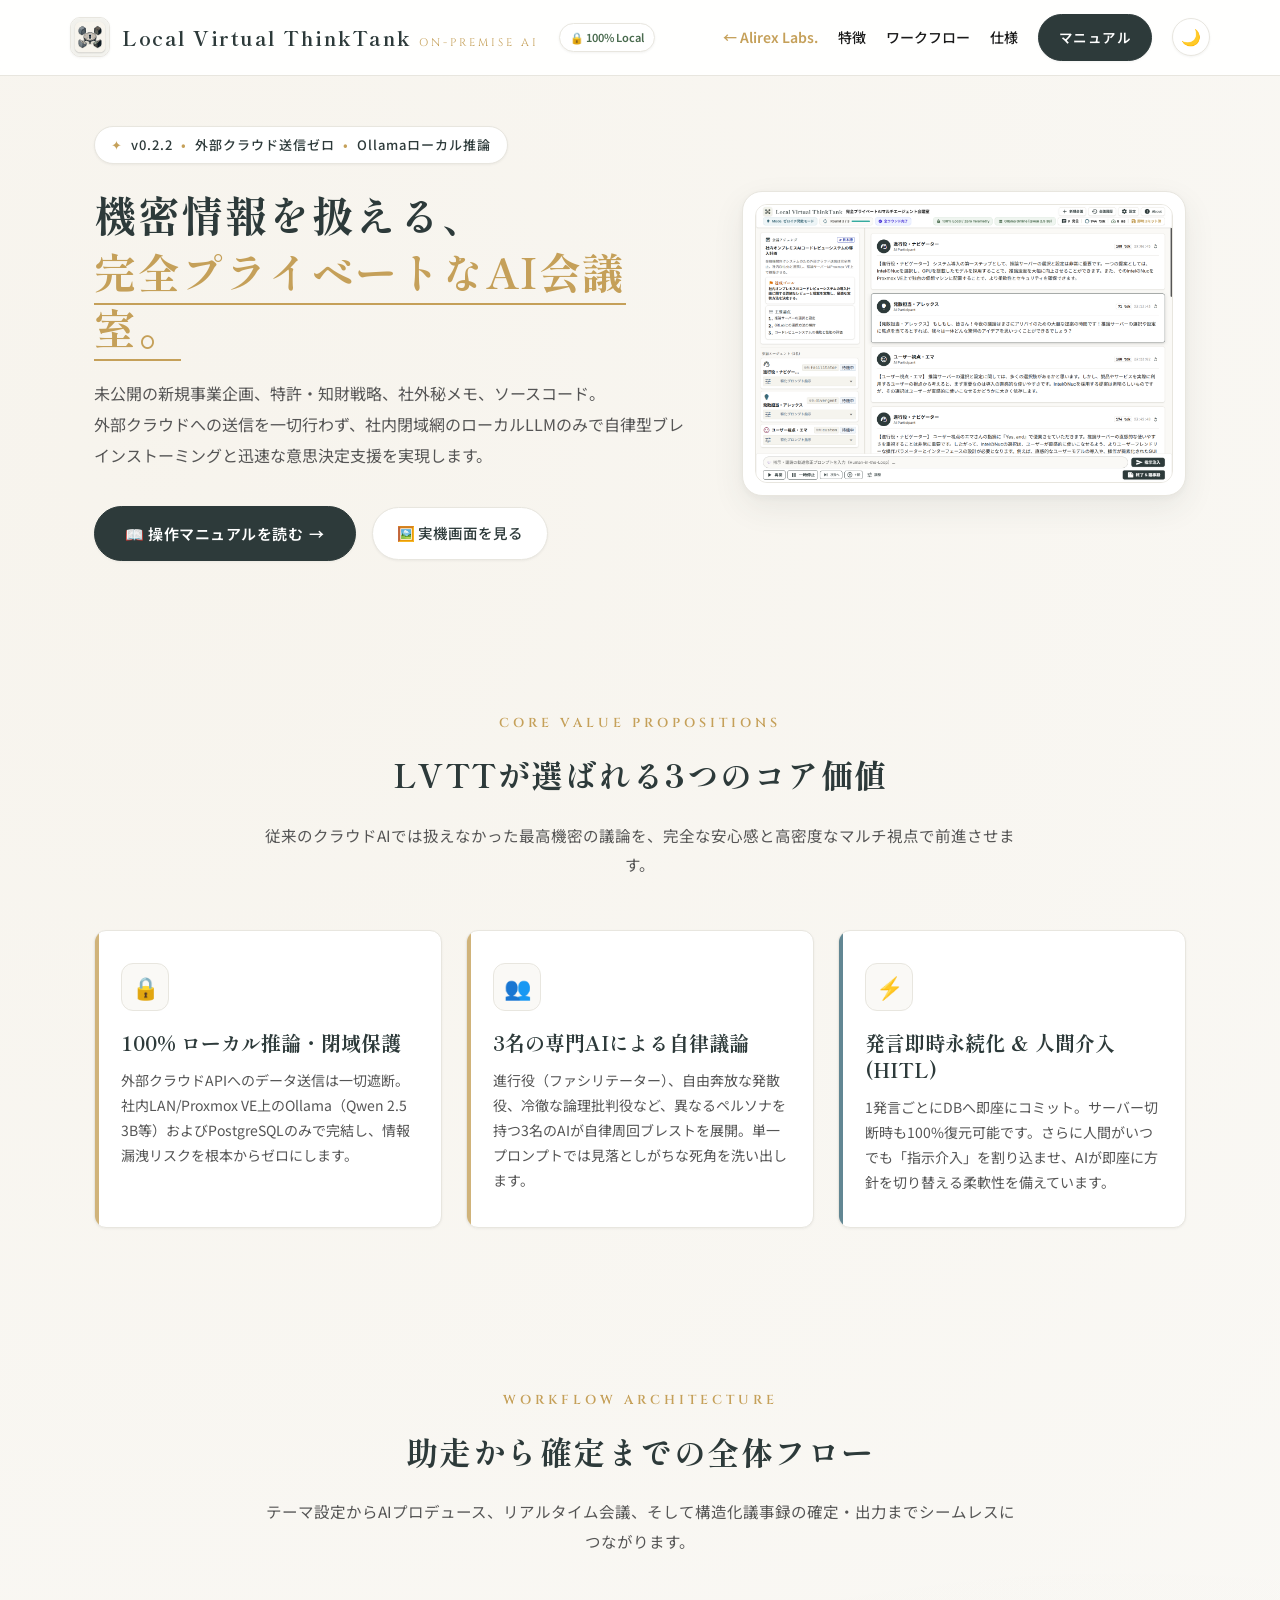
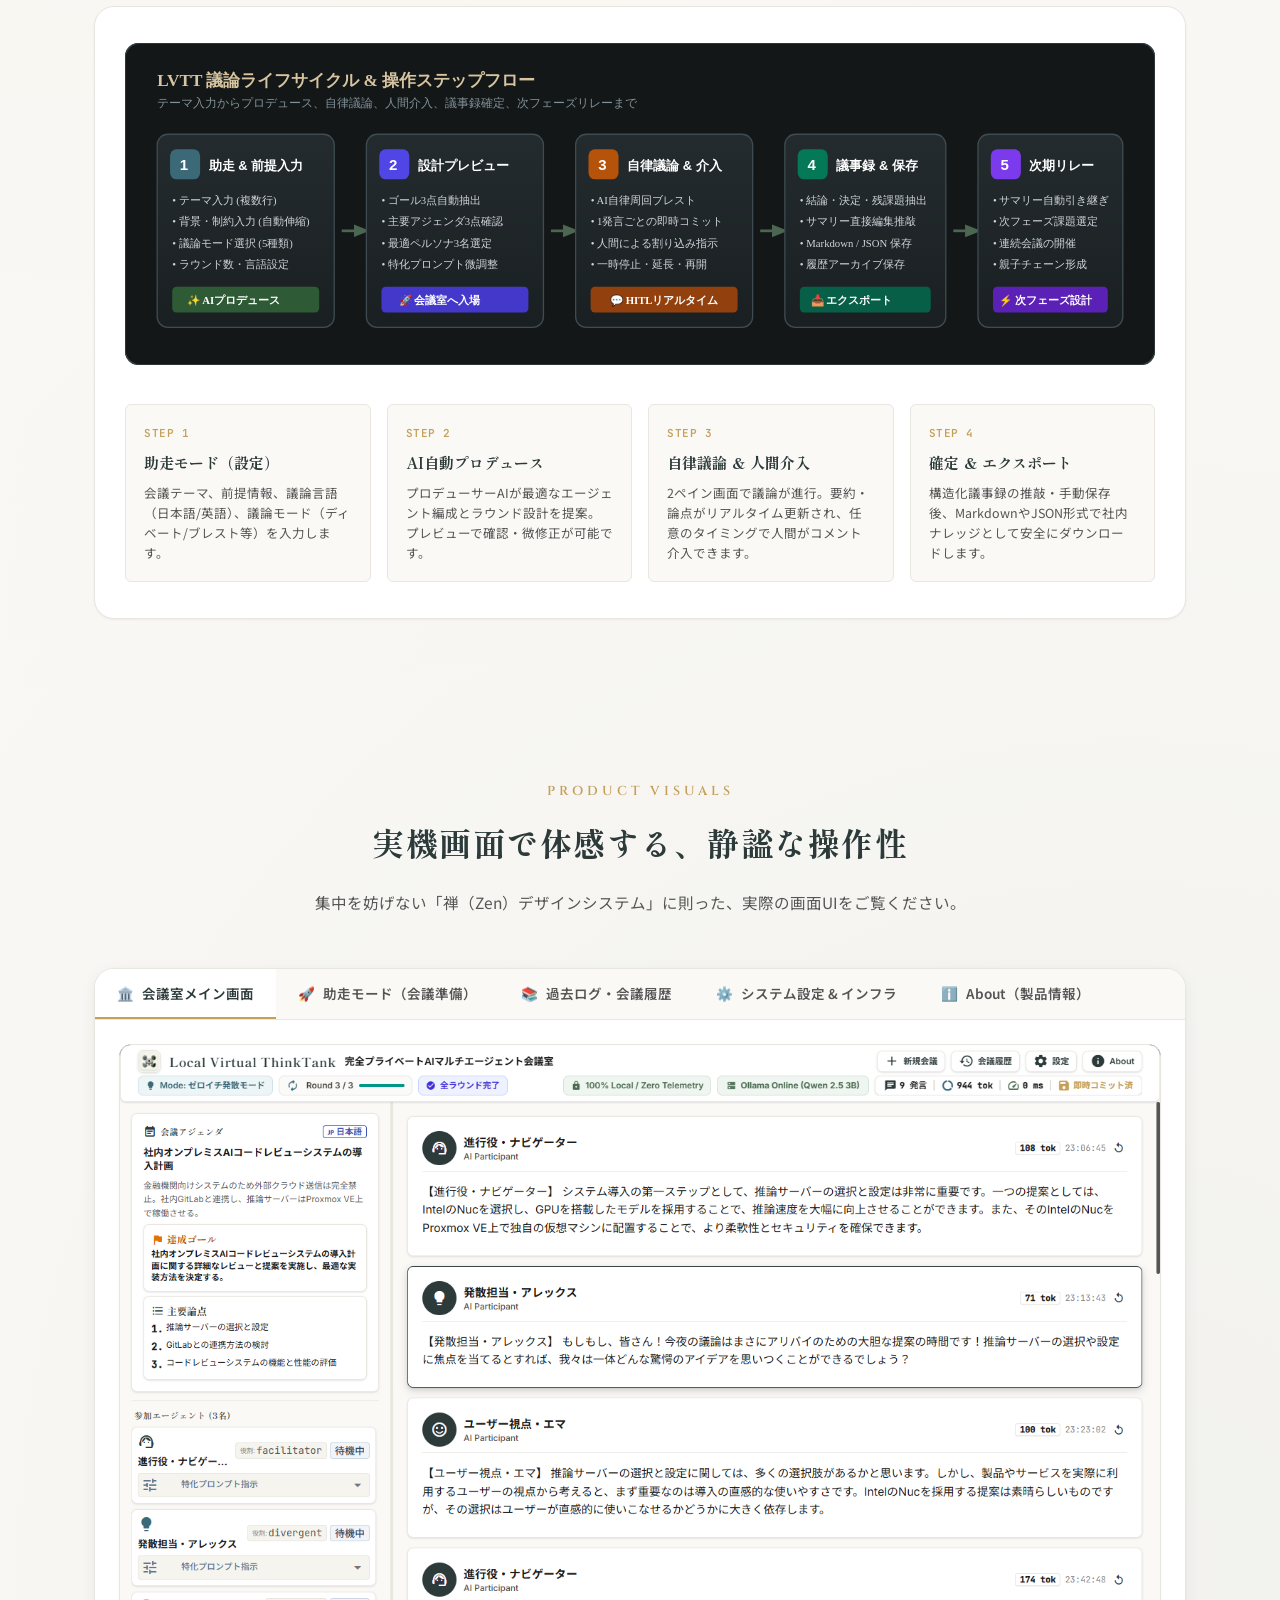
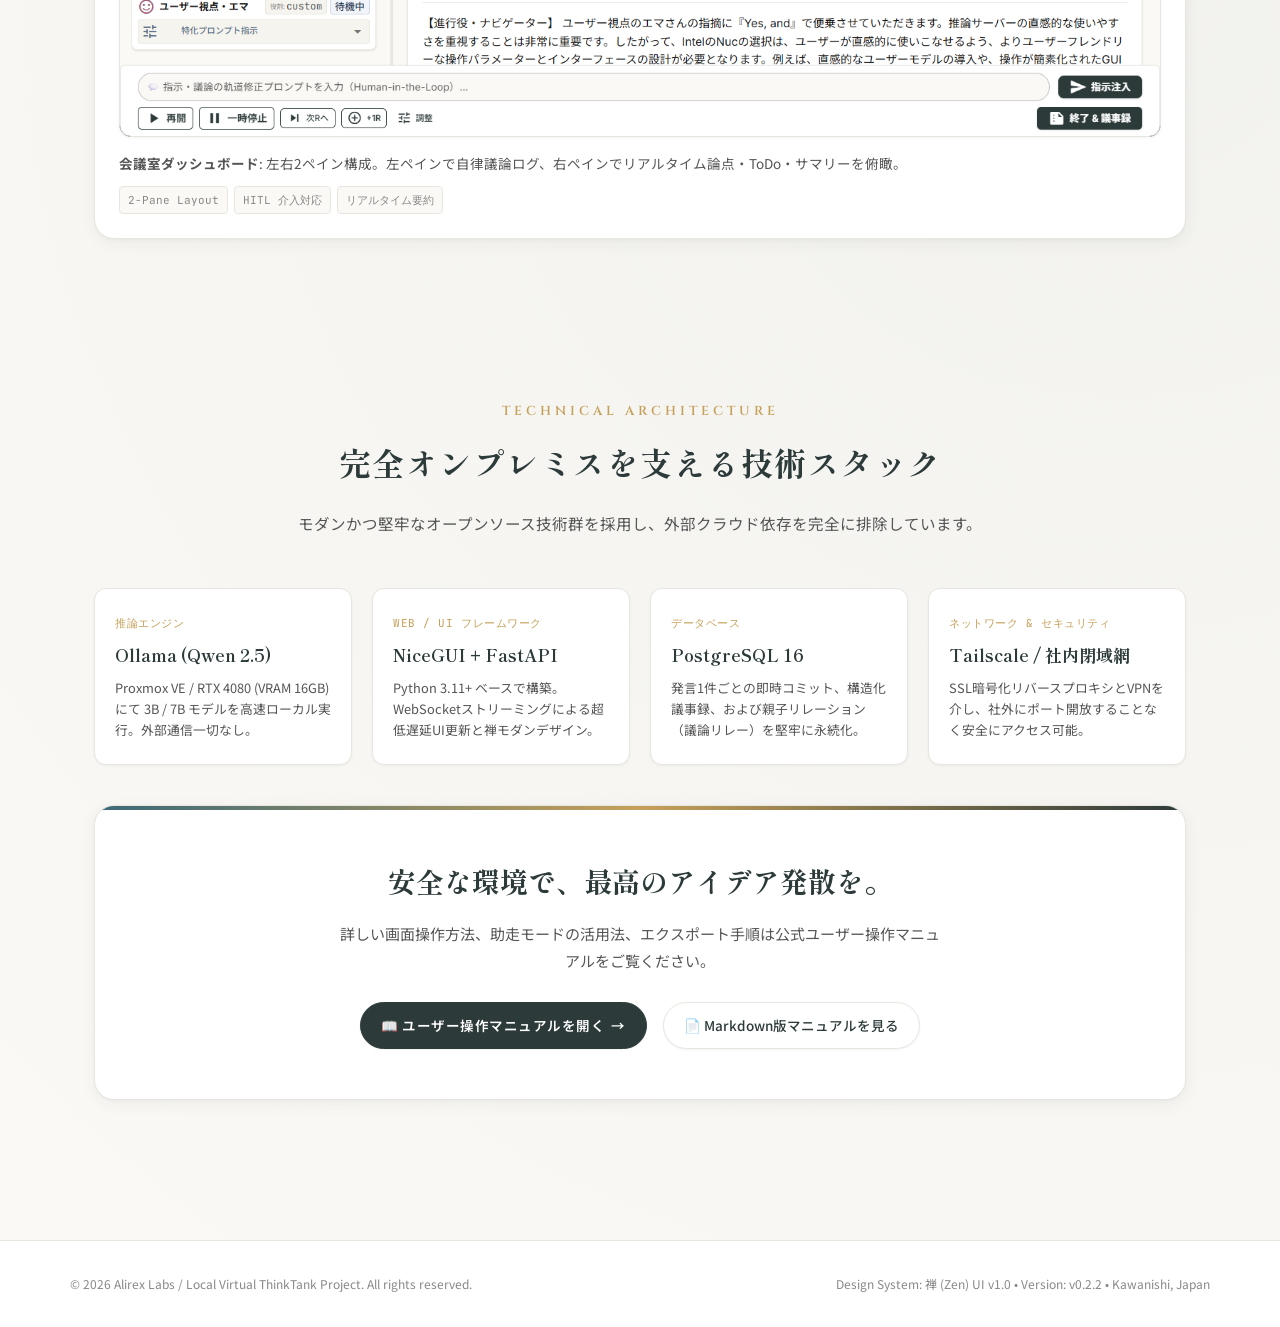
==== commit 0085c600: "ヘッダーの改行解消とスッキリ化（文言スリム化・フッターリンク削除）" ====
--- a/index.html
+++ b/index.html
@@ -32,11 +32,10 @@
       </a>
       <div class="nav-links">
         <a href="https://alirexlabs.github.io/" class="nav-back-link">← Alirex Labs.</a>
-        <a href="#features">コア価値</a>
+        <a href="#features">特徴</a>
         <a href="#workflow">ワークフロー</a>
-        <a href="#showcase">画面体験</a>
-        <a href="#specs">技術仕様</a>
-        <a href="./manual/html/index.html" class="btn-cta">📖 操作マニュアル</a>
+        <a href="#specs">仕様</a>
+        <a href="./manual/html/index.html" class="btn-cta">マニュアル</a>
         <button id="themeToggle" class="theme-toggle-btn" type="button" title="漆ダーク/禅ライト切り替え" onclick="toggleZenTheme()">
           🌙
         </button>
@@ -312,24 +311,8 @@
     </div>
   </section>
 
-  <!-- Footer (Shuhari 準拠) -->
-  <footer>
-    <div class="footer-container">
-      <div class="footer-brand">
-        <img src="./images/logo.png" alt="Logo" class="footer-logo">
-        <div>
-          <div class="footer-title">Local Virtual ThinkTank</div>
-          <div class="footer-tagline">機密情報を扱える完全プライベートなAIマルチエージェント会議室</div>
-        </div>
-      </div>
-      <div class="footer-links">
-        <a href="https://alirexlabs.github.io/" style="font-weight: 600; color: var(--color-accent);">← Alirex Labs.</a>
-        <a href="#features">コア価値</a>
-        <a href="#workflow">ワークフロー</a>
-        <a href="#showcase">画面体験</a>
-        <a href="./manual/html/index.html" class="btn-cta" style="padding: 6px 16px; font-size: 12px;">操作マニュアル</a>
-      </div>
-    </div>
+  <!-- Footer -->
+  <footer class="footer">
     <div class="footer-bottom">
       <div>&copy; 2026 Alirex Labs / Local Virtual ThinkTank Project. All rights reserved.</div>
       <div>Design System: 禅 (Zen) UI v1.0 • Version: v0.2.2 • Kawanishi, Japan</div>
--- a/css/style.css
+++ b/css/style.css
@@ -1,33 +1,33 @@
 /* ==========================================================================
    Zen (禅) UI Design System - Local Virtual ThinkTank (LVTT)
-   準拠仕様: 守破離 (Shuhari) 公式デザインシステム & 禅UI仕様書
+   準拠仕様: 禅UIデザインシステム仕様書 (鳥の子色 / 素色 / 深墨 / 金茶)
    ========================================================================== */
 
 :root {
-  /* 守破離・禅（Zen）公式テーマパレット */
-  --bg-primary: #F4F1EA;       /* 和紙の風合いを帯びた淡い生成り (外側背景) */
-  --bg-surface: #FAF9F6;       /* 禅公式 サーフェス (オフホワイト・鳥の子色) */
-  --bg-card: #F0EDE6;          /* カード・枠内背景 (薄鈍色・生成りグレー) */
-  --bg-card-hover: #EAE6DE;    /* ホバー時のカード背景 */
-  --border-color: #D8D2C6;     /* 繊細な和風の境界線 */
-  --border-accent: #C2BAAC;    /* アクセント境界線 */
-
-  --color-primary: #2D3A3A;       /* 墨色 (Sumiiro) - 主見出し・ブランドアクセント */
-  --color-primary-dark: #1E2828;
-  --color-accent: #B88E56;        /* 落ち着いた金茶・枯草ベージュ (アクセント) */
-  --color-accent-light: #DFD5C5;  /* 淡い金茶 */
-  --color-urushi: #C33C23;        /* 本朱 (朱色アクセント) */
-  --color-teal: #3B6978;          /* 青磁 (知性・推論・ステータス) */
-  --color-green: #4A6B4F;         /* 若草 / 翡翠 (100% Localバッジ) */
-
-  --text-main: #1A1A1A;        /* 墨文字 (主テキスト) */
-  --text-muted: #5A6065;       /* 鈍色・薄墨 (副テキスト・キャプション) */
-  --text-sub: #7A8086;
-
-  /* シャドウ・エレベーション */
-  --shadow-sm: 0 2px 10px rgba(45, 58, 58, 0.05);
-  --shadow-md: 0 6px 24px rgba(45, 58, 58, 0.09);
-  --shadow-lg: 0 12px 36px rgba(45, 58, 58, 0.14);
+  /* 2.1 コアパレット（禅・ライトモード: 鳥の子色・素色・深墨） */
+  --zen-surface: #FAF9F6;          /* 鳥の子色 (ベース背景) */
+  --zen-surface-raised: #FFFFFF;   /* 素色 (カード・浮き出し要素・ナビバー) */
+  --zen-surface-hover: #F5F4EE;    /* わずかに温かみのあるホバー */
+  --zen-primary: #2D3A3A;          /* 深墨 (重要見出し・主アクセント) */
+  --zen-primary-hover: #1F2828;
+  --zen-secondary: #D2B48C;        /* 枯草色 / 生成り (アクセントタグ・選択) */
+  --zen-secondary-light: #F4EBE1;  /* 生成りライト */
+  --zen-text-primary: #1A1A1A;     /* 漆黒 (本文高コントラスト) */
+  --zen-text-secondary: #555555;   /* 薄墨 (説明文・補足) */
+  --zen-text-muted: #888888;       /* 灰墨 (注釈・ラベル) */
+  --zen-border: #E8E6DF;           /* 灰白 (1px繊細な境界線) */
+  --zen-border-focus: #2D3A3A;
+
+  /* 和の伝統色アクセント */
+  --zen-gold: #C5A059;             /* 金茶 (ハイライト・アンダーライン・保存CTA) */
+  --zen-vermilion: #B22222;        /* 深緋 (アクセント・注目バッジ) */
+  --zen-teal: #3B6978;             /* 青磁 (サブ・推論・知性) */
+  --zen-green: #4A6B4F;            /* 若草 / 翡翠 (100% Local安心バッジ) */
+
+  /* シャドウ (仕様書 5.2 準拠) */
+  --shadow-sm: 0 1px 3px rgba(45, 58, 58, 0.04), 0 1px 2px rgba(45, 58, 58, 0.02);
+  --shadow-md: 0 4px 16px rgba(45, 58, 58, 0.06), 0 1px 3px rgba(45, 58, 58, 0.03);
+  --shadow-lg: 0 12px 32px rgba(45, 58, 58, 0.08), 0 2px 6px rgba(45, 58, 58, 0.04);
 
   /* タイポグラフィ */
   --font-serif: "Shippori Mincho", "Noto Serif JP", serif;
@@ -43,30 +43,27 @@
   --transition-normal: 250ms cubic-bezier(0.2, 0.8, 0.2, 1);
 }
 
-/* 漆 (Urushi) ダークモード */
+/* 2.2 漆 (Urushi) ダークモード設定 */
 [data-theme="dark"] {
-  --bg-primary: #121314;
-  --bg-surface: #1A1B1C;
-  --bg-card: #222426;
-  --bg-card-hover: #2B2D30;
-  --border-color: #36393D;
-  --border-accent: #4A4E54;
-
-  --color-primary: #E8ECEC;
-  --color-primary-dark: #F5F7F7;
-  --color-accent: #D4AF37;        /* 金箔色 */
-  --color-accent-light: #4A3E20;
-  --color-urushi: #D9482D;
-  --color-teal: #4D8B9E;
-  --color-green: #3D9B6E;
-
-  --text-main: #F0F2F2;
-  --text-muted: #A3AAB0;
-  --text-sub: #768087;
-
-  --shadow-sm: 0 2px 10px rgba(0, 0, 0, 0.4);
-  --shadow-md: 0 6px 24px rgba(0, 0, 0, 0.5);
-  --shadow-lg: 0 12px 36px rgba(0, 0, 0, 0.65);
+  --zen-surface: #141414;          /* 深みのある漆黒 */
+  --zen-surface-raised: #1C1A1A;   /* ほのかに赤みを帯びた黒漆 */
+  --zen-surface-hover: #262323;
+  --zen-primary: #E8ECEC;          /* 冴えた墨白 */
+  --zen-primary-hover: #FFFFFF;
+  --zen-secondary: #D4AF37;        /* 金箔色 */
+  --zen-secondary-light: #2A241E;
+  --zen-text-primary: #F0F2F2;     /* 和紙白 */
+  --zen-text-secondary: #A3AAB0;   /* 灰墨 */
+  --zen-text-muted: #768087;
+  --zen-border: #2E2929;           /* 漆境界線 */
+  --zen-border-focus: #D4AF37;
+  --zen-gold: #D4AF37;
+  --zen-vermilion: #C33C23;
+  --zen-teal: #4D8B9E;
+  --zen-green: #3D9B6E;
+  --shadow-sm: 0 1px 3px rgba(0, 0, 0, 0.3);
+  --shadow-md: 0 4px 16px rgba(0, 0, 0, 0.4);
+  --shadow-lg: 0 16px 40px rgba(0, 0, 0, 0.6);
 }
 
 * {
@@ -81,43 +78,44 @@
 
 body {
   font-family: var(--font-sans);
-  background-color: var(--bg-primary);
-  color: var(--text-main);
+  background-color: var(--zen-surface);
+  color: var(--zen-text-primary);
   line-height: 1.85;
   overflow-x: hidden;
   background-image:
-    radial-gradient(circle at 12% 10%, rgba(184, 142, 86, 0.08) 0%, transparent 45%),
-    radial-gradient(circle at 88% 70%, rgba(45, 58, 58, 0.05) 0%, transparent 50%);
+    radial-gradient(circle at 12% 10%, rgba(197, 160, 89, 0.06) 0%, transparent 45%),
+    radial-gradient(circle at 88% 70%, rgba(45, 58, 58, 0.04) 0%, transparent 50%);
   transition: background-color var(--transition-normal), color var(--transition-normal);
   min-height: 100vh;
 }
 
 a {
-  color: var(--color-primary);
+  color: var(--zen-primary);
   text-decoration: none;
   transition: all 0.2s ease;
 }
 
 a:hover {
-  color: var(--color-accent);
-}
-
-/* ==========================================================================
-   Navigation Bar (Shuhari 準拠)
+  color: var(--zen-gold);
+}
+
+/* ==========================================================================
+   Navigation Bar (画面上部固定 スティッキーグラスモーフィズム)
    ========================================================================== */
 .navbar {
   position: sticky;
   top: 0;
   z-index: 100;
-  background: rgba(250, 249, 246, 0.92);
+  background: rgba(255, 255, 255, 0.92);
   backdrop-filter: blur(12px);
-  border-bottom: 1px solid var(--border-color);
+  -webkit-backdrop-filter: blur(12px);
+  border-bottom: 1px solid var(--zen-border);
   padding: 14px 24px;
   transition: background-color var(--transition-normal), border-color var(--transition-normal);
 }
 
 [data-theme="dark"] .navbar {
-  background: rgba(26, 27, 28, 0.92);
+  background: rgba(28, 26, 26, 0.92);
 }
 
 .nav-container {
@@ -139,9 +137,9 @@
   width: 40px;
   height: 40px;
   border-radius: 10px;
-  border: 1px solid var(--border-color);
-  box-shadow: 0 2px 8px rgba(45, 58, 58, 0.1);
-  background: var(--bg-surface);
+  border: 1px solid var(--zen-border);
+  box-shadow: var(--shadow-sm);
+  background: var(--zen-surface-raised);
   object-fit: cover;
 }
 
@@ -150,14 +148,14 @@
   font-size: 20px;
   font-weight: 700;
   letter-spacing: 1.5px;
-  color: var(--color-primary);
+  color: var(--zen-primary);
 }
 
 .nav-sub {
   font-family: var(--font-display);
   font-size: 11px;
   letter-spacing: 3px;
-  color: var(--color-accent);
+  color: var(--zen-gold);
   margin-left: 4px;
 }
 
@@ -165,9 +163,9 @@
   display: inline-flex;
   align-items: center;
   gap: 5px;
-  background: var(--bg-surface);
-  border: 1px solid var(--border-color);
-  color: var(--color-green);
+  background: var(--zen-surface-raised);
+  border: 1px solid var(--zen-border);
+  color: var(--zen-green);
   font-size: 11px;
   font-weight: 600;
   padding: 3px 10px;
@@ -185,16 +183,16 @@
 }
 
 .nav-links a {
-  color: var(--text-main);
+  color: var(--zen-text-primary);
 }
 
 .nav-links a:hover {
-  color: var(--color-accent);
+  color: var(--zen-gold);
 }
 
 .nav-back-link {
   font-weight: 600;
-  color: var(--color-accent) !important;
+  color: var(--zen-gold) !important;
   display: inline-flex;
   align-items: center;
   gap: 4px;
@@ -202,14 +200,14 @@
 
 /* ボタン */
 .btn-cta {
-  background-color: var(--color-primary);
-  color: var(--bg-surface) !important;
+  background-color: var(--zen-primary);
+  color: #FFFFFF !important;
   padding: 10px 20px;
   border-radius: 30px;
   font-weight: 600;
   font-size: 13.5px;
   letter-spacing: 0.5px;
-  border: 1px solid var(--color-primary);
+  border: 1px solid var(--zen-primary);
   box-shadow: var(--shadow-sm);
   transition: all 0.2s ease;
   display: inline-flex;
@@ -218,16 +216,28 @@
 }
 
 .btn-cta:hover {
-  background-color: var(--color-primary-dark);
+  background-color: var(--zen-primary-hover);
   transform: translateY(-2px);
   box-shadow: var(--shadow-md);
   color: #FFFFFF !important;
 }
 
+[data-theme="dark"] .btn-cta {
+  background-color: var(--zen-gold);
+  color: #141414 !important;
+  border-color: var(--zen-gold);
+}
+
+[data-theme="dark"] .btn-cta:hover {
+  background-color: #E5C158;
+  border-color: #E5C158;
+  color: #141414 !important;
+}
+
 .btn-secondary {
-  border: 1px solid var(--border-color);
-  background: var(--bg-surface);
-  color: var(--color-primary);
+  border: 1px solid var(--zen-border);
+  background: var(--zen-surface-raised);
+  color: var(--zen-primary);
   padding: 10px 20px;
   border-radius: 30px;
   font-size: 13.5px;
@@ -240,38 +250,50 @@
 }
 
 .btn-secondary:hover {
-  border-color: var(--color-accent);
-  color: var(--color-accent);
-  background: var(--bg-card);
+  border-color: var(--zen-gold);
+  color: var(--zen-gold);
+  background: var(--zen-surface-hover);
   transform: translateY(-2px);
 }
 
-/* テーマ切り替えボタン */
+[data-theme="dark"] .btn-secondary {
+  background: var(--zen-surface-raised);
+  border-color: var(--zen-border);
+  color: var(--zen-text-primary);
+}
+
+[data-theme="dark"] .btn-secondary:hover {
+  border-color: var(--zen-gold);
+  color: var(--zen-gold);
+  background: var(--zen-surface-hover);
+}
+
+/* テーマ切り替えボタン (アイコンのみ) */
 .theme-toggle-btn {
-  background: var(--bg-surface);
-  border: 1px solid var(--border-color);
+  background: var(--zen-surface-raised);
+  border: 1px solid var(--zen-border);
   border-radius: var(--radius-full);
-  padding: 6px 14px;
+  width: 38px;
+  height: 38px;
   display: inline-flex;
   align-items: center;
-  gap: 6px;
+  justify-content: center;
   cursor: pointer;
-  color: var(--text-main);
-  font-size: 13px;
-  font-weight: 500;
+  color: var(--zen-text-primary);
+  font-size: 16px;
   transition: all 0.2s ease;
   box-shadow: var(--shadow-sm);
+  flex-shrink: 0;
 }
 
 .theme-toggle-btn:hover {
-  background-color: var(--bg-card);
-  border-color: var(--color-accent);
-  color: var(--color-accent);
+  background-color: var(--zen-surface-hover);
+  border-color: var(--zen-gold);
   transform: translateY(-1px);
 }
 
 /* ==========================================================================
-   Hero Section (Shuhari 準拠)
+   Hero Section
    ========================================================================== */
 .hero {
   max-width: 1140px;
@@ -287,19 +309,20 @@
   display: inline-flex;
   align-items: center;
   gap: 8px;
-  background: var(--bg-card);
-  border: 1px solid var(--border-color);
+  background: var(--zen-surface-raised);
+  border: 1px solid var(--zen-border);
   padding: 6px 16px;
   border-radius: 30px;
   font-size: 13px;
-  color: var(--color-primary);
+  color: var(--zen-primary);
   margin-bottom: 22px;
   font-weight: 500;
   letter-spacing: 1px;
+  box-shadow: var(--shadow-sm);
 }
 
 .hero-badge span {
-  color: var(--color-accent);
+  color: var(--zen-gold);
 }
 
 .hero-title {
@@ -309,18 +332,18 @@
   font-weight: 700;
   letter-spacing: 1.5px;
   margin-bottom: 22px;
-  color: var(--color-primary);
+  color: var(--zen-primary);
 }
 
 .hero-title span {
-  color: var(--color-accent);
-  border-bottom: 2px solid var(--color-accent);
+  color: var(--zen-gold);
+  border-bottom: 2px solid var(--zen-gold);
   padding-bottom: 2px;
 }
 
 .hero-desc {
   font-size: 16px;
-  color: var(--text-muted);
+  color: var(--zen-text-secondary);
   margin-bottom: 34px;
   line-height: 1.95;
 }
@@ -344,8 +367,8 @@
 
 /* ヒーロー右側実機プレビュー枠 */
 .hero-preview-frame {
-  background: var(--bg-surface);
-  border: 1px solid var(--border-color);
+  background: var(--zen-surface-raised);
+  border: 1px solid var(--zen-border);
   border-radius: var(--radius-lg);
   padding: 12px;
   box-shadow: var(--shadow-lg);
@@ -357,13 +380,13 @@
 .hero-preview-frame:hover {
   transform: translateY(-4px);
   box-shadow: 0 16px 44px rgba(45, 58, 58, 0.16);
-  border-color: var(--color-accent);
+  border-color: var(--zen-gold);
 }
 
 .hero-preview-inner {
   border-radius: var(--radius-md);
   overflow: hidden;
-  border: 1px solid var(--border-color);
+  border: 1px solid var(--zen-border);
   background-color: #000;
 }
 
@@ -387,7 +410,7 @@
   font-family: var(--font-display);
   font-size: 13px;
   letter-spacing: 4px;
-  color: var(--color-accent);
+  color: var(--zen-gold);
   margin-bottom: 10px;
   text-transform: uppercase;
   font-weight: 600;
@@ -400,7 +423,7 @@
   text-align: center;
   letter-spacing: 1.5px;
   margin-bottom: 16px;
-  color: var(--color-primary);
+  color: var(--zen-primary);
 }
 
 .section-lead {
@@ -408,12 +431,12 @@
   max-width: 760px;
   margin: 0 auto 50px auto;
   font-size: 15.5px;
-  color: var(--text-muted);
+  color: var(--zen-text-secondary);
   line-height: 1.9;
 }
 
 /* ==========================================================================
-   Core Values (3大コア価値) - Shuhari 守破離カード準拠
+   Core Values (3大コア価値)
    ========================================================================== */
 .values-grid {
   display: grid;
@@ -422,8 +445,8 @@
 }
 
 .value-card {
-  background: var(--bg-surface);
-  border: 1px solid var(--border-color);
+  background: var(--zen-surface-raised);
+  border: 1px solid var(--zen-border);
   border-radius: var(--radius-md);
   padding: 32px 26px;
   box-shadow: var(--shadow-sm);
@@ -437,7 +460,7 @@
 .value-card:hover {
   transform: translateY(-4px);
   box-shadow: var(--shadow-md);
-  border-color: var(--color-accent);
+  border-color: var(--zen-gold);
 }
 
 .value-card::before {
@@ -447,12 +470,12 @@
   left: 0;
   width: 4px;
   height: 100%;
-  background: var(--color-accent);
-  opacity: 0.6;
-}
-
-.value-card.teal::before { background: var(--color-teal); }
-.value-card.gold::before { background: var(--color-accent); }
+  background: var(--zen-gold);
+  opacity: 0.8;
+}
+
+.value-card.teal::before { background: var(--zen-teal); }
+.value-card.gold::before { background: var(--zen-gold); }
 
 .value-icon {
   width: 48px;
@@ -463,22 +486,22 @@
   justify-content: center;
   font-size: 22px;
   margin-bottom: 18px;
-  background-color: var(--bg-card);
-  border: 1px solid var(--border-color);
+  background-color: var(--zen-surface);
+  border: 1px solid var(--zen-border);
 }
 
 .value-title {
   font-family: var(--font-serif);
   font-size: 20px;
   font-weight: 700;
-  color: var(--color-primary);
+  color: var(--zen-primary);
   margin-bottom: 12px;
   line-height: 1.35;
 }
 
 .value-body {
   font-size: 14px;
-  color: var(--text-muted);
+  color: var(--zen-text-secondary);
   line-height: 1.8;
   flex-grow: 1;
 }
@@ -487,8 +510,8 @@
    Workflow (ワークフロー)
    ========================================================================== */
 .workflow-panel {
-  background: var(--bg-surface);
-  border: 1px solid var(--border-color);
+  background: var(--zen-surface-raised);
+  border: 1px solid var(--zen-border);
   border-radius: var(--radius-lg);
   padding: 36px 30px;
   box-shadow: var(--shadow-sm);
@@ -512,16 +535,16 @@
 }
 
 .step-card {
-  background: var(--bg-card);
-  border: 1px solid var(--border-color);
+  background: var(--zen-surface);
+  border: 1px solid var(--zen-border);
   border-radius: var(--radius-sm);
   padding: 18px;
   transition: all 0.2s ease;
 }
 
 .step-card:hover {
-  background: var(--bg-surface);
-  border-color: var(--color-accent);
+  background: var(--zen-surface-raised);
+  border-color: var(--zen-gold);
   transform: translateY(-2px);
 }
 
@@ -529,7 +552,7 @@
   font-family: var(--font-mono);
   font-size: 11px;
   font-weight: 600;
-  color: var(--color-accent);
+  color: var(--zen-gold);
   letter-spacing: 0.05em;
   margin-bottom: 6px;
 }
@@ -538,13 +561,13 @@
   font-family: var(--font-serif);
   font-size: 15px;
   font-weight: 700;
-  color: var(--color-primary);
+  color: var(--zen-primary);
   margin-bottom: 6px;
 }
 
 .step-desc {
   font-size: 12.5px;
-  color: var(--text-muted);
+  color: var(--zen-text-secondary);
   line-height: 1.6;
 }
 
@@ -552,8 +575,8 @@
    Showcase (実機インタラクティブ体験)
    ========================================================================== */
 .showcase-panel {
-  background: var(--bg-surface);
-  border: 1px solid var(--border-color);
+  background: var(--zen-surface-raised);
+  border: 1px solid var(--zen-border);
   border-radius: var(--radius-lg);
   overflow: hidden;
   box-shadow: var(--shadow-md);
@@ -561,8 +584,8 @@
 
 .tab-nav {
   display: flex;
-  border-bottom: 1px solid var(--border-color);
-  background-color: var(--bg-card);
+  border-bottom: 1px solid var(--zen-border);
+  background-color: var(--zen-surface);
   overflow-x: auto;
 }
 
@@ -570,7 +593,7 @@
   padding: 14px 22px;
   font-size: 13.5px;
   font-weight: 600;
-  color: var(--text-muted);
+  color: var(--zen-text-secondary);
   cursor: pointer;
   border: none;
   background: none;
@@ -584,14 +607,14 @@
 }
 
 .tab-btn:hover {
-  color: var(--text-main);
-  background-color: var(--bg-card-hover);
+  color: var(--zen-text-primary);
+  background-color: var(--zen-surface-hover);
 }
 
 .tab-btn.active {
-  color: var(--color-primary);
-  border-bottom-color: var(--color-accent);
-  background-color: var(--bg-surface);
+  color: var(--zen-primary);
+  border-bottom-color: var(--zen-gold);
+  background-color: var(--zen-surface-raised);
 }
 
 .showcase-body {
@@ -615,7 +638,7 @@
 .img-frame {
   border-radius: var(--radius-md);
   overflow: hidden;
-  border: 1px solid var(--border-color);
+  border: 1px solid var(--zen-border);
   box-shadow: var(--shadow-sm);
   background-color: #000;
 }
@@ -632,7 +655,7 @@
   justify-content: space-between;
   align-items: center;
   font-size: 13.5px;
-  color: var(--text-muted);
+  color: var(--zen-text-secondary);
   flex-wrap: wrap;
   gap: 10px;
 }
@@ -647,9 +670,9 @@
   font-size: 11px;
   padding: 3px 8px;
   border-radius: 4px;
-  background-color: var(--bg-card);
-  border: 1px solid var(--border-color);
-  color: var(--text-sub);
+  background-color: var(--zen-surface);
+  border: 1px solid var(--zen-border);
+  color: var(--zen-text-muted);
 }
 
 /* ==========================================================================
@@ -662,8 +685,8 @@
 }
 
 .spec-card {
-  background: var(--bg-surface);
-  border: 1px solid var(--border-color);
+  background: var(--zen-surface-raised);
+  border: 1px solid var(--zen-border);
   border-radius: var(--radius-md);
   padding: 24px 20px;
   box-shadow: var(--shadow-sm);
@@ -672,14 +695,14 @@
 
 .spec-card:hover {
   transform: translateY(-3px);
-  border-color: var(--color-accent);
+  border-color: var(--zen-gold);
   box-shadow: var(--shadow-md);
 }
 
 .spec-cat {
   font-family: var(--font-mono);
   font-size: 11px;
-  color: var(--color-accent);
+  color: var(--zen-gold);
   text-transform: uppercase;
   letter-spacing: 0.05em;
   margin-bottom: 6px;
@@ -689,13 +712,13 @@
   font-family: var(--font-serif);
   font-size: 17px;
   font-weight: 700;
-  color: var(--color-primary);
+  color: var(--zen-primary);
   margin-bottom: 6px;
 }
 
 .spec-detail {
   font-size: 12.8px;
-  color: var(--text-muted);
+  color: var(--zen-text-secondary);
   line-height: 1.65;
 }
 
@@ -703,8 +726,8 @@
    CTA Box
    ========================================================================== */
 .cta-box {
-  background: var(--bg-surface);
-  border: 1px solid var(--border-color);
+  background: var(--zen-surface-raised);
+  border: 1px solid var(--zen-border);
   border-radius: var(--radius-lg);
   padding: 50px 30px;
   text-align: center;
@@ -721,20 +744,20 @@
   left: 0;
   right: 0;
   height: 4px;
-  background: linear-gradient(90deg, var(--color-teal), var(--color-accent), var(--color-primary));
+  background: linear-gradient(90deg, var(--zen-teal), var(--zen-gold), var(--zen-primary));
 }
 
 .cta-title {
   font-family: var(--font-serif);
   font-size: 28px;
   font-weight: 700;
-  color: var(--color-primary);
+  color: var(--zen-primary);
   margin-bottom: 12px;
 }
 
 .cta-desc {
   font-size: 15px;
-  color: var(--text-muted);
+  color: var(--zen-text-secondary);
   max-width: 600px;
   margin: 0 auto 28px;
   line-height: 1.8;
@@ -744,65 +767,21 @@
    Footer
    ========================================================================== */
 footer {
-  background: var(--bg-surface);
-  border-top: 1px solid var(--border-color);
-  padding: 60px 24px 40px 24px;
+  background: var(--zen-surface-raised);
+  border-top: 1px solid var(--zen-border);
+  padding: 32px 24px;
   margin-top: 60px;
   transition: background-color var(--transition-normal);
 }
 
-.footer-container {
+.footer-bottom {
   max-width: 1140px;
   margin: 0 auto;
   display: flex;
   justify-content: space-between;
   align-items: center;
-  flex-wrap: wrap;
-  gap: 24px;
-  padding-bottom: 30px;
-  border-bottom: 1px solid var(--border-color);
-}
-
-.footer-brand {
-  display: flex;
-  align-items: center;
-  gap: 12px;
-}
-
-.footer-logo {
-  width: 36px;
-  height: 36px;
-  border-radius: 8px;
-  object-fit: cover;
-}
-
-.footer-title {
-  font-family: var(--font-serif);
-  font-weight: 700;
-  font-size: 18px;
-  color: var(--color-primary);
-}
-
-.footer-tagline {
   font-size: 12px;
-  color: var(--text-muted);
-}
-
-.footer-links {
-  display: flex;
-  gap: 22px;
-  align-items: center;
-  font-size: 13.5px;
-}
-
-.footer-bottom {
-  max-width: 1140px;
-  margin: 24px auto 0 auto;
-  display: flex;
-  justify-content: space-between;
-  align-items: center;
-  font-size: 12px;
-  color: var(--text-muted);
+  color: var(--zen-text-muted);
   flex-wrap: wrap;
   gap: 12px;
 }
@@ -843,12 +822,9 @@
   .specs-grid {
     grid-template-columns: 1fr;
   }
-  .footer-container {
-    flex-direction: column;
-    text-align: center;
-  }
   .footer-bottom {
     flex-direction: column;
     text-align: center;
-  }
-}
+    gap: 8px;
+  }
+}
